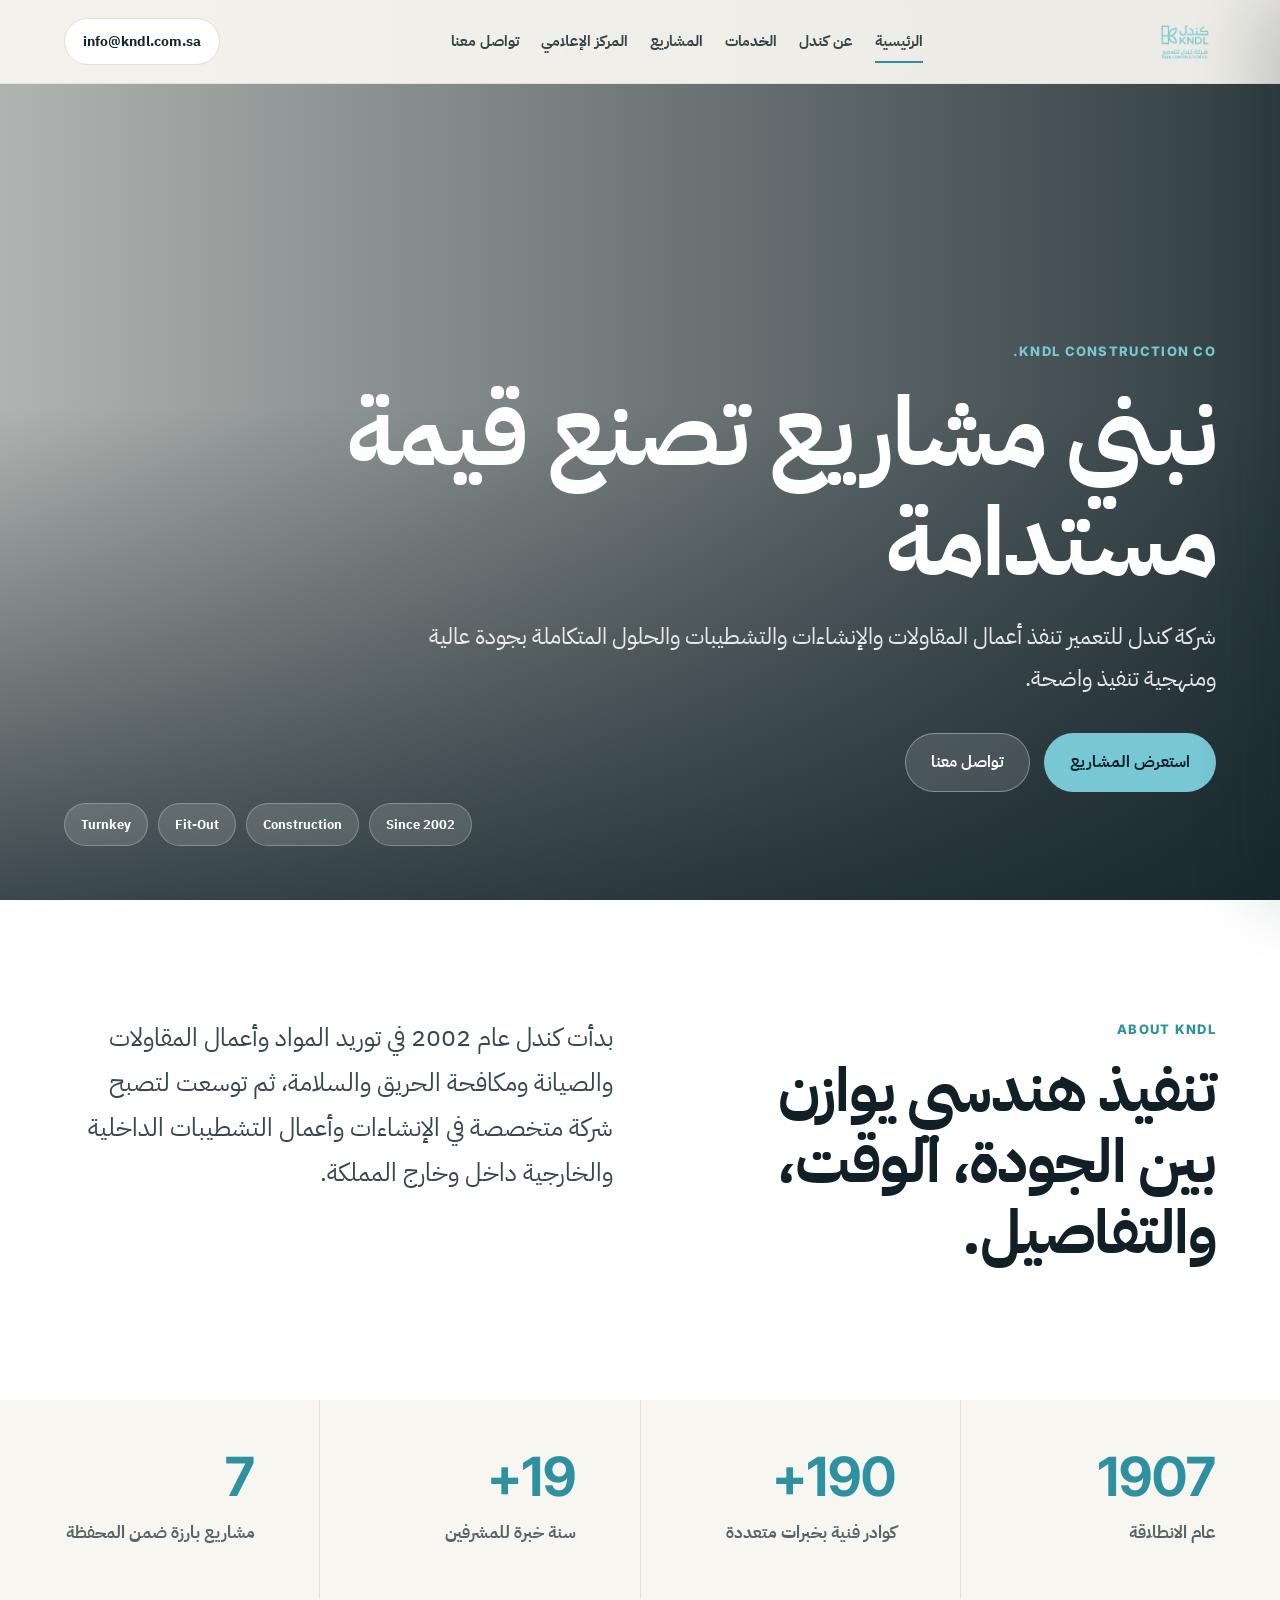
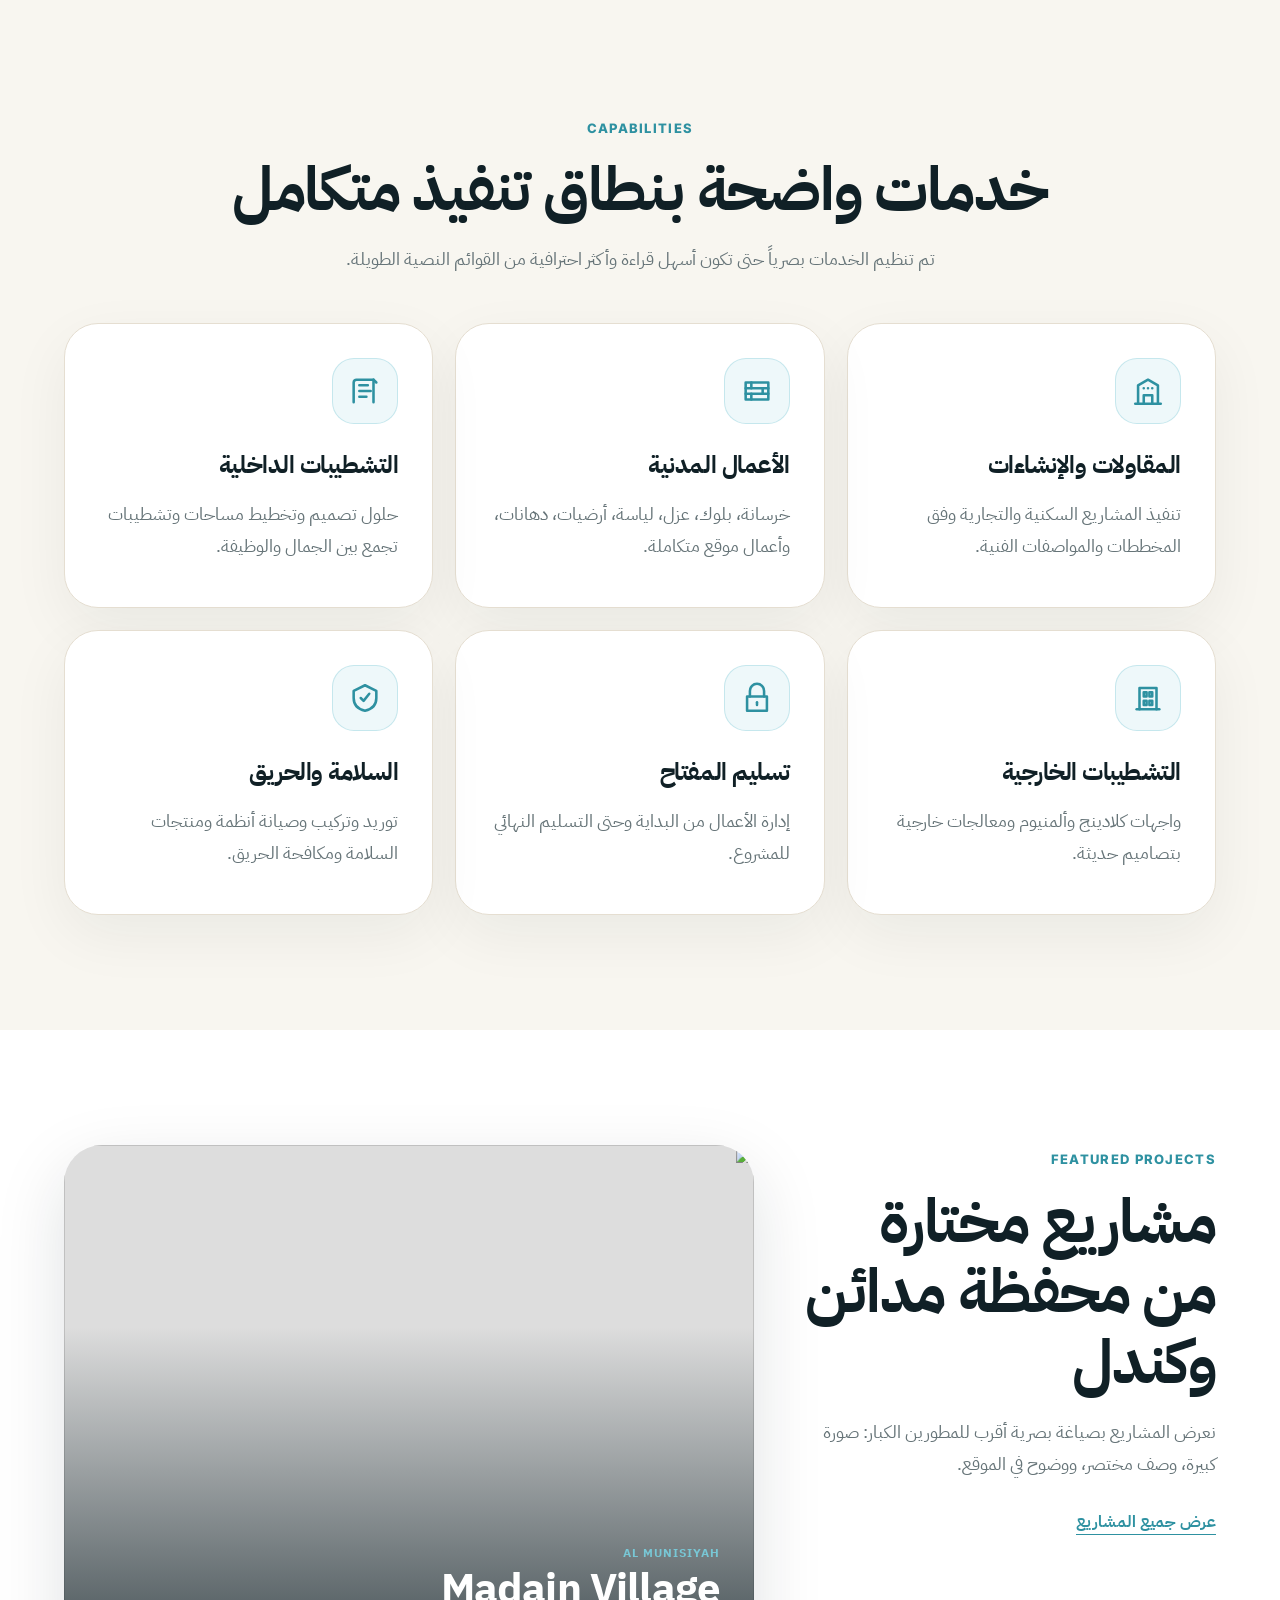
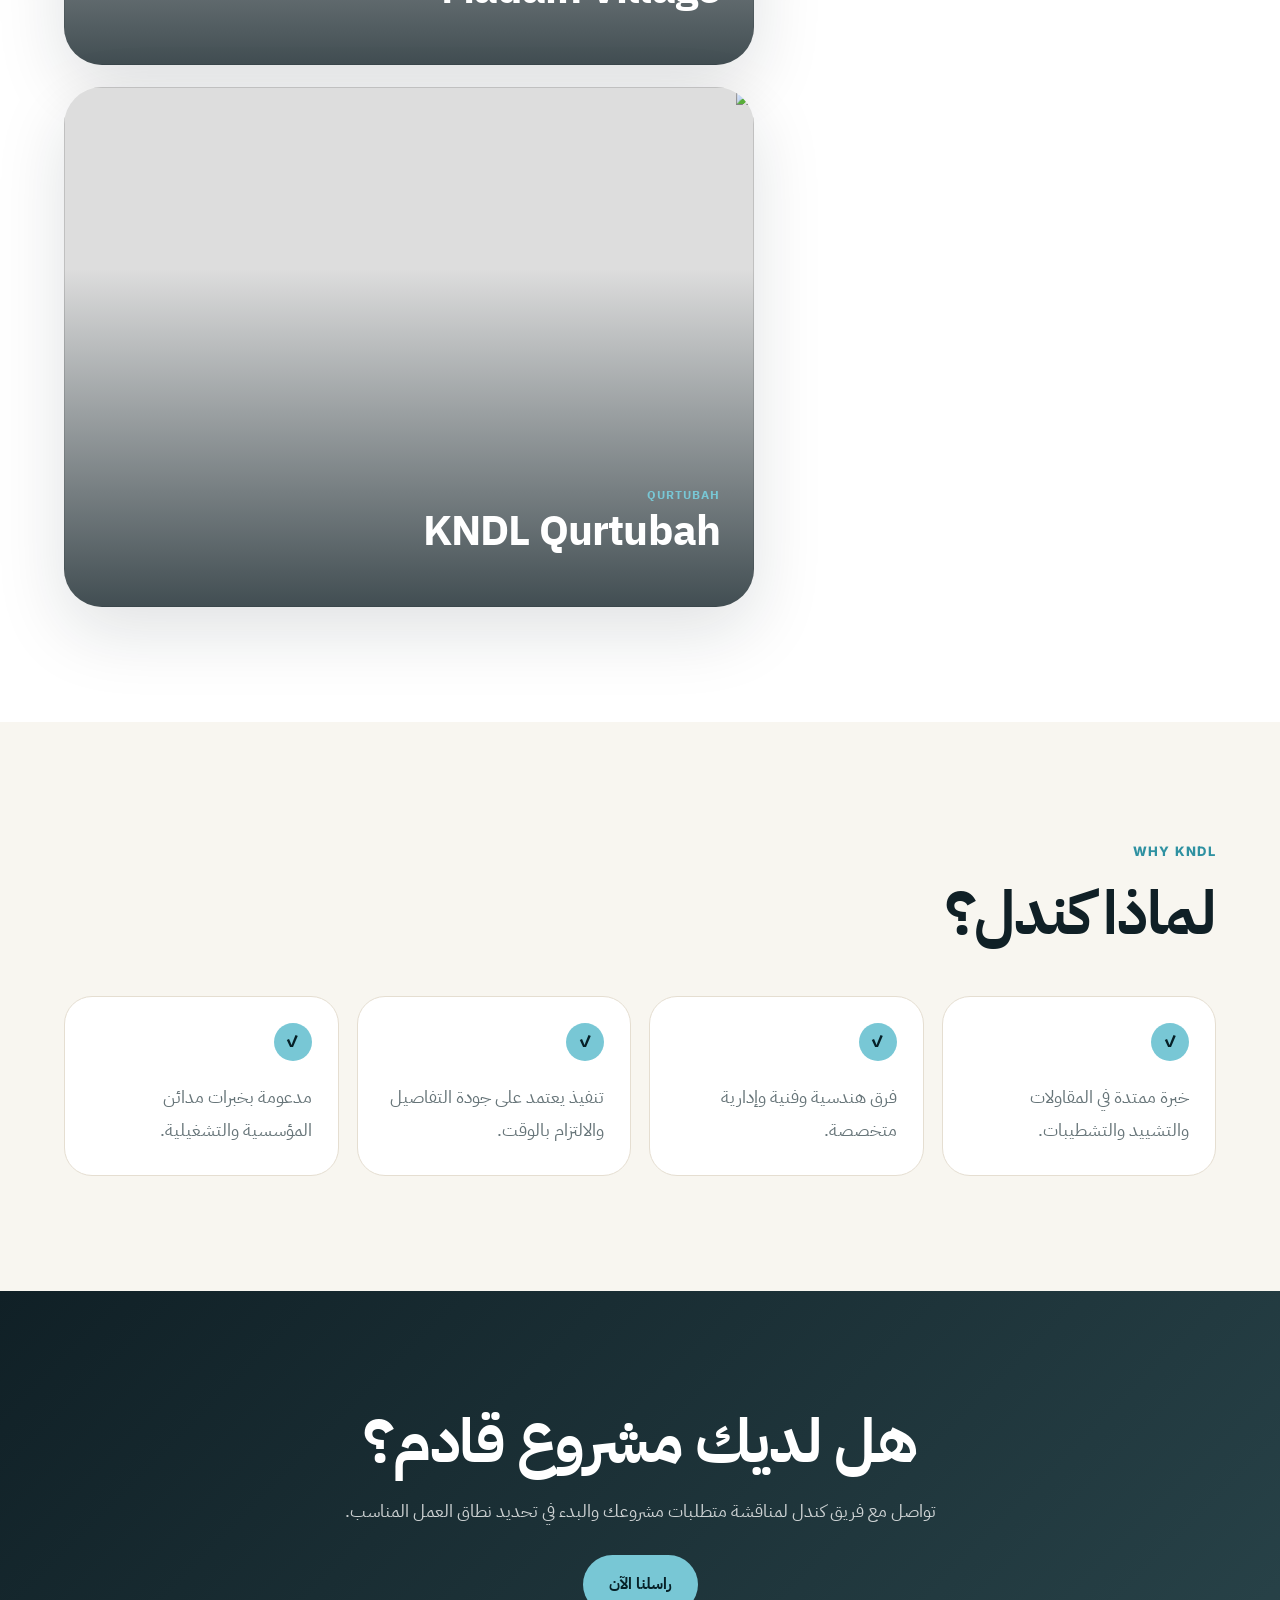
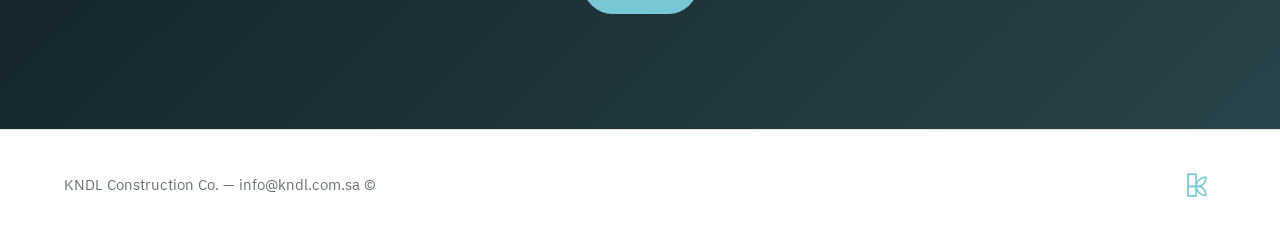
==== index.html @ 442d2dd1 "Replace video with Ken Burns animated background" ====
<!DOCTYPE html>
<html lang="ar" dir="rtl">
<head>
  <meta charset="UTF-8" />
  <meta name="viewport" content="width=device-width, initial-scale=1.0" />
  <title>KNDL Construction Co. | كندل للتعمير</title>
  <meta name="description" content="كندل للتعمير شركة سعودية متخصصة في أعمال المقاولات والإنشاءات والتشطيبات وتنفيذ المشاريع." />
  <link rel="preconnect" href="https://fonts.googleapis.com">
  <link rel="preconnect" href="https://fonts.gstatic.com" crossorigin>
  <link href="https://fonts.googleapis.com/css2?family=IBM+Plex+Sans+Arabic:wght@400;500;600;700;800&family=Inter:wght@400;500;600;700;800&display=swap" rel="stylesheet">
  <link rel="stylesheet" href="styles.css" />
</head>
<body>
  <header class="site-header">
    <a class="logo" href="index.html"><img src="KNDL_Website_Prototype/kndl_website_prototype/assets/kndl-logo.png" alt="KNDL Construction Co."></a>
    <nav class="nav">
      <a href="index.html" class="active">الرئيسية</a>
      <a href="about.html">عن كندل</a>
      <a href="services.html">الخدمات</a>
      <a href="projects.html">المشاريع</a>
      <a href="media.html">المركز الإعلامي</a>
      <a href="contact.html">تواصل معنا</a>
    </nav>
    <a class="header-cta" href="mailto:info@kndl.com.sa">info@kndl.com.sa</a>
    <button class="hamburger" aria-label="القائمة" aria-expanded="false">
      <span></span><span></span><span></span>
    </button>
  </header>
  <div class="mobile-overlay"></div>
  <nav class="mobile-nav">
    <a href="index.html" class="active">الرئيسية</a>
    <a href="about.html">عن كندل</a>
    <a href="services.html">الخدمات</a>
    <a href="projects.html">المشاريع</a>
    <a href="media.html">المركز الإعلامي</a>
    <a href="contact.html">تواصل معنا</a>
    <div class="mobile-nav-cta"><a href="mailto:info@kndl.com.sa">info@kndl.com.sa</a></div>
  </nav>

  <main>
    <section class="video-hero">
      <div class="hero-bg"></div>
      <div class="video-overlay"></div>
      <div class="hero-panel reveal">
        <span class="eyebrow light">KNDL CONSTRUCTION CO.</span>
        <h1>نبني مشاريع تصنع قيمة مستدامة</h1>
        <p>شركة كندل للتعمير تنفذ أعمال المقاولات والإنشاءات والتشطيبات والحلول المتكاملة بجودة عالية ومنهجية تنفيذ واضحة.</p>
        <div class="actions"><a class="btn primary" href="projects.html">استعرض المشاريع</a><a class="btn ghost" href="mailto:info@kndl.com.sa">تواصل معنا</a></div>
      </div>
      <div class="hero-badges">
        <span>Since 2002</span><span>Construction</span><span>Fit-Out</span><span>Turnkey</span>
      </div>
    </section>

    <section class="editorial section reveal">
      <div class="editorial-title"><span class="eyebrow">ABOUT KNDL</span><h2>تنفيذ هندسي يوازن بين الجودة، الوقت، والتفاصيل.</h2></div>
      <div class="editorial-text"><p>بدأت كندل عام 2002 في توريد المواد وأعمال المقاولات والصيانة ومكافحة الحريق والسلامة، ثم توسعت لتصبح شركة متخصصة في الإنشاءات وأعمال التشطيبات الداخلية والخارجية داخل وخارج المملكة.</p></div>
    </section>

    <section class="metrics reveal">
      <div><strong data-count="2002">2002</strong><small>عام الانطلاقة</small></div>
      <div><strong data-count="200+">200+</strong><small>كوادر فنية بخبرات متعددة</small></div>
      <div><strong data-count="20+">20+</strong><small>سنة خبرة للمشرفين</small></div>
      <div><strong data-count="7">7</strong><small>مشاريع بارزة ضمن المحفظة</small></div>
    </section>

    <section class="section reveal">
      <div class="section-head center"><span class="eyebrow">CAPABILITIES</span><h2>خدمات واضحة بنطاق تنفيذ متكامل</h2><p>تم تنظيم الخدمات بصرياً حتى تكون أسهل قراءة وأكثر احترافية من القوائم النصية الطويلة.</p></div>
      <div class="icon-grid">
        <article><div class="icon"><svg viewBox="0 0 24 24"><path d="M3 21h18"/><path d="M5 21V8l7-4 7 4v13"/><path d="M9 21v-6h6v6"/><path d="M9 10h.01M12 10h.01M15 10h.01"/></svg></div><h3>المقاولات والإنشاءات</h3><p>تنفيذ المشاريع السكنية والتجارية وفق المخططات والمواصفات الفنية.</p></article>
        <article><div class="icon"><svg viewBox="0 0 24 24"><path d="M4 6h16v12H4z"/><path d="M4 10h16M4 14h16"/><path d="M8 6v4M16 10v4M8 14v4"/></svg></div><h3>الأعمال المدنية</h3><p>خرسانة، بلوك، عزل، لياسة، أرضيات، دهانات، وأعمال موقع متكاملة.</p></article>
        <article><div class="icon"><svg viewBox="0 0 24 24"><path d="M4 20V6a2 2 0 0 1 2-2h12v16"/><path d="M8 8h6M8 12h8M8 16h5"/><path d="M18 4l2 2"/></svg></div><h3>التشطيبات الداخلية</h3><p>حلول تصميم وتخطيط مساحات وتشطيبات تجمع بين الجمال والوظيفة.</p></article>
        <article><div class="icon"><svg viewBox="0 0 24 24"><path d="M4 20h16"/><path d="M6 20V5h12v15"/><path d="M9 8h2v3H9zM13 8h2v3h-2zM9 14h2v3H9zM13 14h2v3h-2z"/></svg></div><h3>التشطيبات الخارجية</h3><p>واجهات كلادينج وألمنيوم ومعالجات خارجية بتصاميم حديثة.</p></article>
        <article><div class="icon"><svg viewBox="0 0 24 24"><path d="M7 11V7a5 5 0 0 1 10 0v4"/><path d="M5 11h14v10H5z"/><path d="M12 15v2"/></svg></div><h3>تسليم المفتاح</h3><p>إدارة الأعمال من البداية وحتى التسليم النهائي للمشروع.</p></article>
        <article><div class="icon"><svg viewBox="0 0 24 24"><path d="M12 3l8 4v5c0 5-3.5 8-8 9-4.5-1-8-4-8-9V7z"/><path d="M9 12l2 2 4-5"/></svg></div><h3>السلامة والحريق</h3><p>توريد وتركيب وصيانة أنظمة ومنتجات السلامة ومكافحة الحريق.</p></article>
      </div>
    </section>

    <section class="showcase reveal">
      <div class="showcase-copy"><span class="eyebrow">FEATURED PROJECTS</span><h2>مشاريع مختارة من محفظة مدائن وكندل</h2><p>نعرض المشاريع بصياغة بصرية أقرب للمطورين الكبار: صورة كبيرة، وصف مختصر، ووضوح في الموقع.</p><a class="text-link" href="projects.html">عرض جميع المشاريع</a></div>
      <div class="showcase-grid">
        <a href="projects.html#madain-village" class="wide-card"><img src="https://images.unsplash.com/photo-1600607687920-4e2a09cf159d?q=80&w=1500&auto=format&fit=crop"><div><span>Al Munisiyah</span><h3>Madain Village</h3></div></a>
        <a href="projects.html#kndl-qurtubah" class="wide-card"><img src="https://images.unsplash.com/photo-1486406146926-c627a92ad1ab?q=80&w=1500&auto=format&fit=crop"><div><span>Qurtubah</span><h3>KNDL Qurtubah</h3></div></a>
      </div>
    </section>

    <section class="why section reveal">
      <div class="section-head"><span class="eyebrow">WHY KNDL</span><h2>لماذا كندل؟</h2></div>
      <div class="check-grid">
        <div><span>✓</span><p>خبرة ممتدة في المقاولات والتشييد والتشطيبات.</p></div>
        <div><span>✓</span><p>فرق هندسية وفنية وإدارية متخصصة.</p></div>
        <div><span>✓</span><p>تنفيذ يعتمد على جودة التفاصيل والالتزام بالوقت.</p></div>
        <div><span>✓</span><p>مدعومة بخبرات مدائن المؤسسية والتشغيلية.</p></div>
      </div>
    </section>

    <section class="cta section reveal"><h2>هل لديك مشروع قادم؟</h2><p>تواصل مع فريق كندل لمناقشة متطلبات مشروعك والبدء في تحديد نطاق العمل المناسب.</p><a class="btn primary" href="mailto:info@kndl.com.sa">راسلنا الآن</a></section>
  </main>

  <footer class="site-footer"><img src="KNDL_Website_Prototype/kndl_website_prototype/assets/kndl-symbol.png" alt="KNDL Symbol"><p>© KNDL Construction Co. — <a href="mailto:info@kndl.com.sa">info@kndl.com.sa</a></p></footer>
  <script src="script.js"></script>
</body>
</html>
---- styles.css ----
:root{--bg:#f8f6f0;--paper:#fff;--text:#14252b;--muted:#667478;--line:#e5ded1;--blue:#78c7d5;--blue-dark:#2e91a1;--brown:#7b3218;--charcoal:#102026;--sand:#d9c8ad}*{box-sizing:border-box}html{scroll-behavior:smooth}body{margin:0;background:var(--bg);color:var(--text);font-family:'IBM Plex Sans Arabic','Inter',sans-serif;line-height:1.8}a{text-decoration:none;color:inherit}img{max-width:100%;display:block}.site-header{position:fixed;top:0;left:0;right:0;z-index:99;height:84px;padding:0 5vw;display:flex;align-items:center;justify-content:space-between;gap:24px;background:rgba(248,246,240,.94);backdrop-filter:blur(18px);border-bottom:1px solid rgba(229,222,209,.8)}.logo img{height:48px;width:auto}.nav{display:flex;gap:22px;font-size:15px;font-weight:700;color:#354449}.nav a{padding:28px 0;position:relative}.nav a:after{content:"";position:absolute;right:0;bottom:20px;width:0;height:2px;background:var(--blue-dark);transition:.25s}.nav a:hover:after,.nav a.active:after{width:100%}.header-cta{padding:10px 18px;border:1px solid var(--line);border-radius:999px;background:#fff;font-size:14px;font-weight:800}.video-hero{height:100vh;min-height:760px;position:relative;overflow:hidden;display:flex;align-items:flex-end}.hero-bg{position:absolute;inset:0;background-image:url('https://images.unsplash.com/photo-1486406146926-c627a92ad1ab?q=80&w=1800&auto=format&fit=crop');background-size:120%;background-position:center;animation:kenburns 18s ease-in-out infinite alternate}@keyframes kenburns{0%{background-size:120%;background-position:60% 40%}100%{background-size:135%;background-position:45% 55%}}.video-overlay{position:absolute;inset:0;background:linear-gradient(90deg,rgba(16,32,38,.25),rgba(16,32,38,.85)),linear-gradient(0deg,rgba(16,32,38,.75),rgba(16,32,38,.08) 55%)}.hero-panel{position:relative;z-index:2;width:min(940px,90vw);margin:0 5vw 12vh auto;color:#fff}.hero-badges{position:absolute;left:5vw;bottom:6vh;z-index:3;display:flex;gap:10px;flex-wrap:wrap}.hero-badges span{padding:9px 16px;border-radius:999px;background:rgba(255,255,255,.14);border:1px solid rgba(255,255,255,.25);color:#fff;font-size:13px;font-weight:800;backdrop-filter:blur(8px)}.eyebrow{display:inline-block;font-family:'Inter',sans-serif;font-size:13px;letter-spacing:.1em;text-transform:uppercase;font-weight:800;color:var(--blue-dark);margin-bottom:14px}.eyebrow.light{color:var(--blue)}h1,h2,h3{margin:0 0 18px;line-height:1.15;letter-spacing:-.02em}h1{font-size:clamp(48px,7.5vw,102px);max-width:920px;color:#fff}h2{font-size:clamp(30px,4.8vw,64px);color:var(--charcoal)}h3{font-size:24px;color:var(--charcoal)}p{font-size:18px;color:var(--muted);margin:0}.hero-panel p{font-size:23px;max-width:790px;color:rgba(255,255,255,.88)}.actions{display:flex;gap:14px;margin-top:34px;flex-wrap:wrap}.btn{display:inline-flex;align-items:center;justify-content:center;padding:14px 25px;border-radius:999px;font-weight:800;border:1px solid transparent;transition:.25s}.primary{background:var(--blue);color:#062027}.primary:hover{background:var(--blue-dark);color:#fff;transform:translateY(-2px)}.ghost{background:rgba(255,255,255,.13);border-color:rgba(255,255,255,.35);color:#fff}.ghost:hover{background:#fff;color:var(--charcoal)}.section{padding:115px 5vw}.editorial{display:grid;grid-template-columns:1fr 1.05fr;gap:80px;background:#fff}.editorial-title h2{max-width:720px}.editorial-text p{font-size:25px;color:#39464a}.metrics{display:grid;grid-template-columns:repeat(4,1fr);gap:1px;background:var(--line)}.metrics div{background:#f8f6f0;padding:50px 5vw 50px 34px}.metrics strong{font-family:'Inter',sans-serif;display:block;font-size:54px;line-height:1;color:var(--blue-dark);margin-bottom:14px}.metrics small{font-size:17px;color:#596468;font-weight:800}.section-head{max-width:880px;margin-bottom:48px}.section-head.center{text-align:center;margin-inline:auto}.section-head.center p{margin:auto}.section-head p{max-width:760px}.icon-grid{display:grid;grid-template-columns:repeat(3,1fr);gap:22px}.icon-grid article{background:#fff;border:1px solid var(--line);border-radius:34px;padding:34px;min-height:285px;box-shadow:0 20px 60px rgba(16,32,38,.06);transition:.25s}.icon-grid article:hover{transform:translateY(-6px);box-shadow:0 28px 90px rgba(16,32,38,.11)}.icon{width:66px;height:66px;border-radius:22px;background:#eef8fa;display:flex;align-items:center;justify-content:center;margin-bottom:28px;border:1px solid rgba(120,199,213,.35)}.icon svg{width:34px;height:34px;stroke:var(--blue-dark);stroke-width:1.8;fill:none;stroke-linecap:round;stroke-linejoin:round}.icon-grid article:hover .icon{background:var(--blue);border-color:var(--blue)}.icon-grid article:hover .icon svg{stroke:#fff}.showcase{padding:115px 5vw;background:#fff;display:grid;grid-template-columns:.75fr 1.25fr;gap:48px;align-items:start}.showcase-copy{position:sticky;top:120px}.showcase-copy p{margin-bottom:28px}.showcase-grid{display:grid;gap:22px}.wide-card{position:relative;min-height:520px;border-radius:38px;overflow:hidden;background:#ddd;display:flex;align-items:flex-end;box-shadow:0 24px 70px rgba(16,32,38,.13)}.wide-card img{position:absolute;inset:0;width:100%;height:100%;object-fit:cover;transition:.55s}.wide-card:after{content:"";position:absolute;inset:0;background:linear-gradient(0deg,rgba(16,32,38,.76),transparent 65%)}.wide-card div{position:relative;z-index:2;color:#fff;padding:34px}.wide-card span{display:block;color:var(--blue);font-weight:900;text-transform:uppercase;letter-spacing:.08em;font-size:12px}.wide-card h3{font-size:42px;color:#fff}.wide-card:hover img{transform:scale(1.06)}.text-link{color:var(--blue-dark);font-weight:900;border-bottom:1px solid currentColor}.check-grid{display:grid;grid-template-columns:repeat(4,1fr);gap:18px}.check-grid div{background:#fff;border:1px solid var(--line);border-radius:28px;padding:26px;min-height:180px}.check-grid span{width:38px;height:38px;border-radius:50%;background:var(--blue);display:flex;align-items:center;justify-content:center;font-weight:900;margin-bottom:20px;color:#062027}.cta{text-align:center;background:linear-gradient(135deg,#102026,#29444a);color:#fff}.cta h2{color:#fff}.cta p{color:rgba(255,255,255,.78);max-width:680px;margin:0 auto 28px}.site-footer{padding:34px 5vw;display:flex;align-items:center;justify-content:space-between;background:#fff;border-top:1px solid var(--line)}.site-footer img{height:42px}.site-footer p{font-size:15px}.page-hero{min-height:55vh;background:#fff;display:flex;align-items:flex-end;padding:150px 5vw 70px;border-bottom:1px solid var(--line)}.page-hero h1{color:var(--charcoal);font-size:clamp(44px,6vw,82px)}.page-hero p{max-width:790px;font-size:22px}.grid-2{display:grid;grid-template-columns:1fr 1fr;gap:28px}.feature-grid{display:grid;grid-template-columns:repeat(3,1fr);gap:20px}.feature-grid article,.content-card,.contact-box{background:#fff;border:1px solid var(--line);border-radius:30px;padding:34px;box-shadow:0 20px 60px rgba(16,32,38,.05)}.service-list{display:grid;grid-template-columns:repeat(3,1fr);gap:14px}.service-list a,.service-box{background:#fff;border:1px solid var(--line);padding:26px;border-radius:24px;font-size:22px;font-weight:800;color:var(--charcoal)}.project-list{display:grid;grid-template-columns:repeat(2,1fr);gap:24px}.project-card{position:relative;min-height:430px;border-radius:34px;overflow:hidden;background:#ddd;display:flex;align-items:flex-end;box-shadow:0 24px 70px rgba(16,32,38,.14)}.project-card img{position:absolute;inset:0;width:100%;height:100%;object-fit:cover}.project-card:after{content:"";position:absolute;inset:0;background:linear-gradient(0deg,rgba(16,32,38,.82),transparent 64%)}.project-card div{position:relative;z-index:2;padding:30px}.project-card span{display:block;color:var(--blue);font-weight:800;text-transform:uppercase;letter-spacing:.08em;font-size:12px}.project-card h3{color:#fff;font-size:30px}.project-card p{color:rgba(255,255,255,.86)}.form{display:grid;gap:14px}.form input,.form textarea{width:100%;padding:16px 18px;border:1px solid var(--line);border-radius:18px;background:#fff;font:inherit}.form textarea{min-height:150px}.contact-box a{color:var(--blue-dark);font-weight:800}.project-hero{padding:160px 5vw 70px;background:#f0eee8;min-height:60vh;display:flex;align-items:flex-end}.project-hero h1{color:var(--charcoal);font-size:clamp(52px,7vw,96px)}.project-hero p{max-width:760px;font-size:22px}.magazine-projects{padding:70px 5vw 115px;background:#e9e6df;display:grid;gap:42px}.mag-card{background:#fff;min-height:430px;box-shadow:0 22px 60px rgba(16,32,38,.16);display:grid;overflow:hidden}.mag-card.horizontal{grid-template-columns:.85fr 1.15fr}.mag-card.split{grid-template-columns:1.1fr .9fr}.mag-card.reverse{grid-template-columns:.9fr 1.1fr}.mag-text{padding:58px;position:relative;display:flex;flex-direction:column;justify-content:center}.mag-no{position:absolute;top:28px;left:34px;font-family:'Inter',sans-serif;font-size:52px;font-weight:900;color:#111;line-height:1;writing-mode:vertical-rl}.mag-text h2{font-size:clamp(34px,4.5vw,64px)}.mag-text p{max-width:560px}.mag-image{min-height:430px}.mag-image img{width:100%;height:100%;object-fit:cover;filter:saturate(.85)}.mag-grid{display:grid;grid-template-columns:repeat(2,1fr);gap:42px}.mini-mag{background:#fff;box-shadow:0 22px 60px rgba(16,32,38,.14);padding:28px;min-height:440px;position:relative}.mini-mag img{height:230px;width:100%;object-fit:cover;margin-bottom:26px;filter:saturate(.85)}.mini-mag span{position:absolute;top:242px;left:32px;font-family:'Inter',sans-serif;font-size:46px;font-weight:900;color:#111}.mini-mag h3{font-size:28px;margin-top:20px}.mini-mag p{max-width:460px}/* Project tags */
.project-tags{display:flex;flex-wrap:wrap;gap:8px;margin-top:20px}
.proj-tag{padding:6px 14px;border-radius:999px;background:#eef8fa;border:1px solid rgba(120,199,213,.4);font-size:13px;font-weight:700;color:var(--blue-dark)}
.mag-card .project-tags .proj-tag{background:rgba(255,255,255,.12);border-color:rgba(255,255,255,.25);color:rgba(255,255,255,.9)}
.mag-text .project-tags .proj-tag{background:#f0f7f9;border-color:rgba(120,199,213,.35);color:var(--blue-dark)}

.reveal{opacity:0;transform:translateY(24px);transition:opacity .7s ease,transform .7s ease}.reveal.visible{opacity:1;transform:none}/* Hamburger button */
.hamburger{display:none;flex-direction:column;justify-content:center;gap:5px;width:44px;height:44px;background:none;border:1px solid var(--line);border-radius:12px;cursor:pointer;padding:8px;transition:.2s}
.hamburger span{display:block;height:2px;background:var(--charcoal);border-radius:2px;transition:.3s}
.hamburger.open span:nth-child(1){transform:translateY(7px) rotate(45deg)}
.hamburger.open span:nth-child(2){opacity:0;transform:scaleX(0)}
.hamburger.open span:nth-child(3){transform:translateY(-7px) rotate(-45deg)}

/* Mobile nav overlay */
.mobile-overlay{position:fixed;inset:0;background:rgba(16,32,38,.55);z-index:197;opacity:0;pointer-events:none;transition:opacity .3s}
.mobile-overlay.open{opacity:1;pointer-events:all}
.mobile-nav{position:fixed;top:0;right:0;bottom:0;width:min(360px,88vw);background:#fff;z-index:198;padding:100px 32px 48px;display:flex;flex-direction:column;gap:4px;transform:translateX(100%);transition:transform .35s cubic-bezier(.4,0,.2,1);box-shadow:-24px 0 60px rgba(16,32,38,.18)}
.mobile-nav.open{transform:none}
.mobile-nav a{font-size:22px;font-weight:800;color:var(--charcoal);padding:14px 0;border-bottom:1px solid var(--line);transition:color .2s}
.mobile-nav a:hover,.mobile-nav a.active{color:var(--blue-dark)}
.mobile-nav-cta{margin-top:auto;padding-top:28px}
.mobile-nav-cta a{display:block;text-align:center;padding:16px;background:var(--blue);color:#062027;border-radius:999px;font-weight:800;font-size:16px}

/* Project filter tabs */
.filter-bar{display:flex;gap:10px;flex-wrap:wrap;margin-bottom:48px}
.filter-btn{padding:10px 24px;border-radius:999px;border:1px solid var(--line);background:#fff;font:inherit;font-size:15px;font-weight:700;color:var(--muted);cursor:pointer;transition:.2s}
.filter-btn:hover{border-color:var(--blue-dark);color:var(--blue-dark)}
.filter-btn.active{background:var(--charcoal);color:#fff;border-color:var(--charcoal)}

/* Project card transition */
[data-category]{transition:opacity .3s,transform .3s}

/* Counter highlight */
.metrics strong{transition:color .3s}

/* Smooth header shadow on scroll */
.site-header.scrolled{box-shadow:0 4px 24px rgba(16,32,38,.1)}

@media(max-width:980px){.nav{display:none}.header-cta{display:none}.hamburger{display:flex}.editorial,.icon-grid,.showcase,.check-grid,.metrics,.grid-2,.feature-grid,.service-list,.project-list,.mag-card.horizontal,.mag-card.split,.mag-card.reverse,.mag-grid{grid-template-columns:1fr}.showcase-copy{position:static}.section,.showcase{padding:78px 6vw}.site-footer{flex-direction:column;gap:14px;text-align:center}.wide-card{min-height:420px}.hero-badges{right:5vw;left:auto}.mag-text{padding:42px}.mag-no{position:static;writing-mode:horizontal-tb;margin-bottom:20px}.mini-mag span{position:static;display:block;margin-top:-10px}}@media(max-width:640px){.site-header{height:74px}.logo img{height:40px}h1{font-size:44px}.hero-panel p,.editorial-text p{font-size:19px}.metrics div{padding:34px 24px}.video-hero{min-height:700px}.wide-card h3{font-size:30px}.project-hero{padding-top:130px}.magazine-projects{padding:45px 4vw}.mag-card,.mini-mag{box-shadow:0 14px 34px rgba(16,32,38,.12)}}
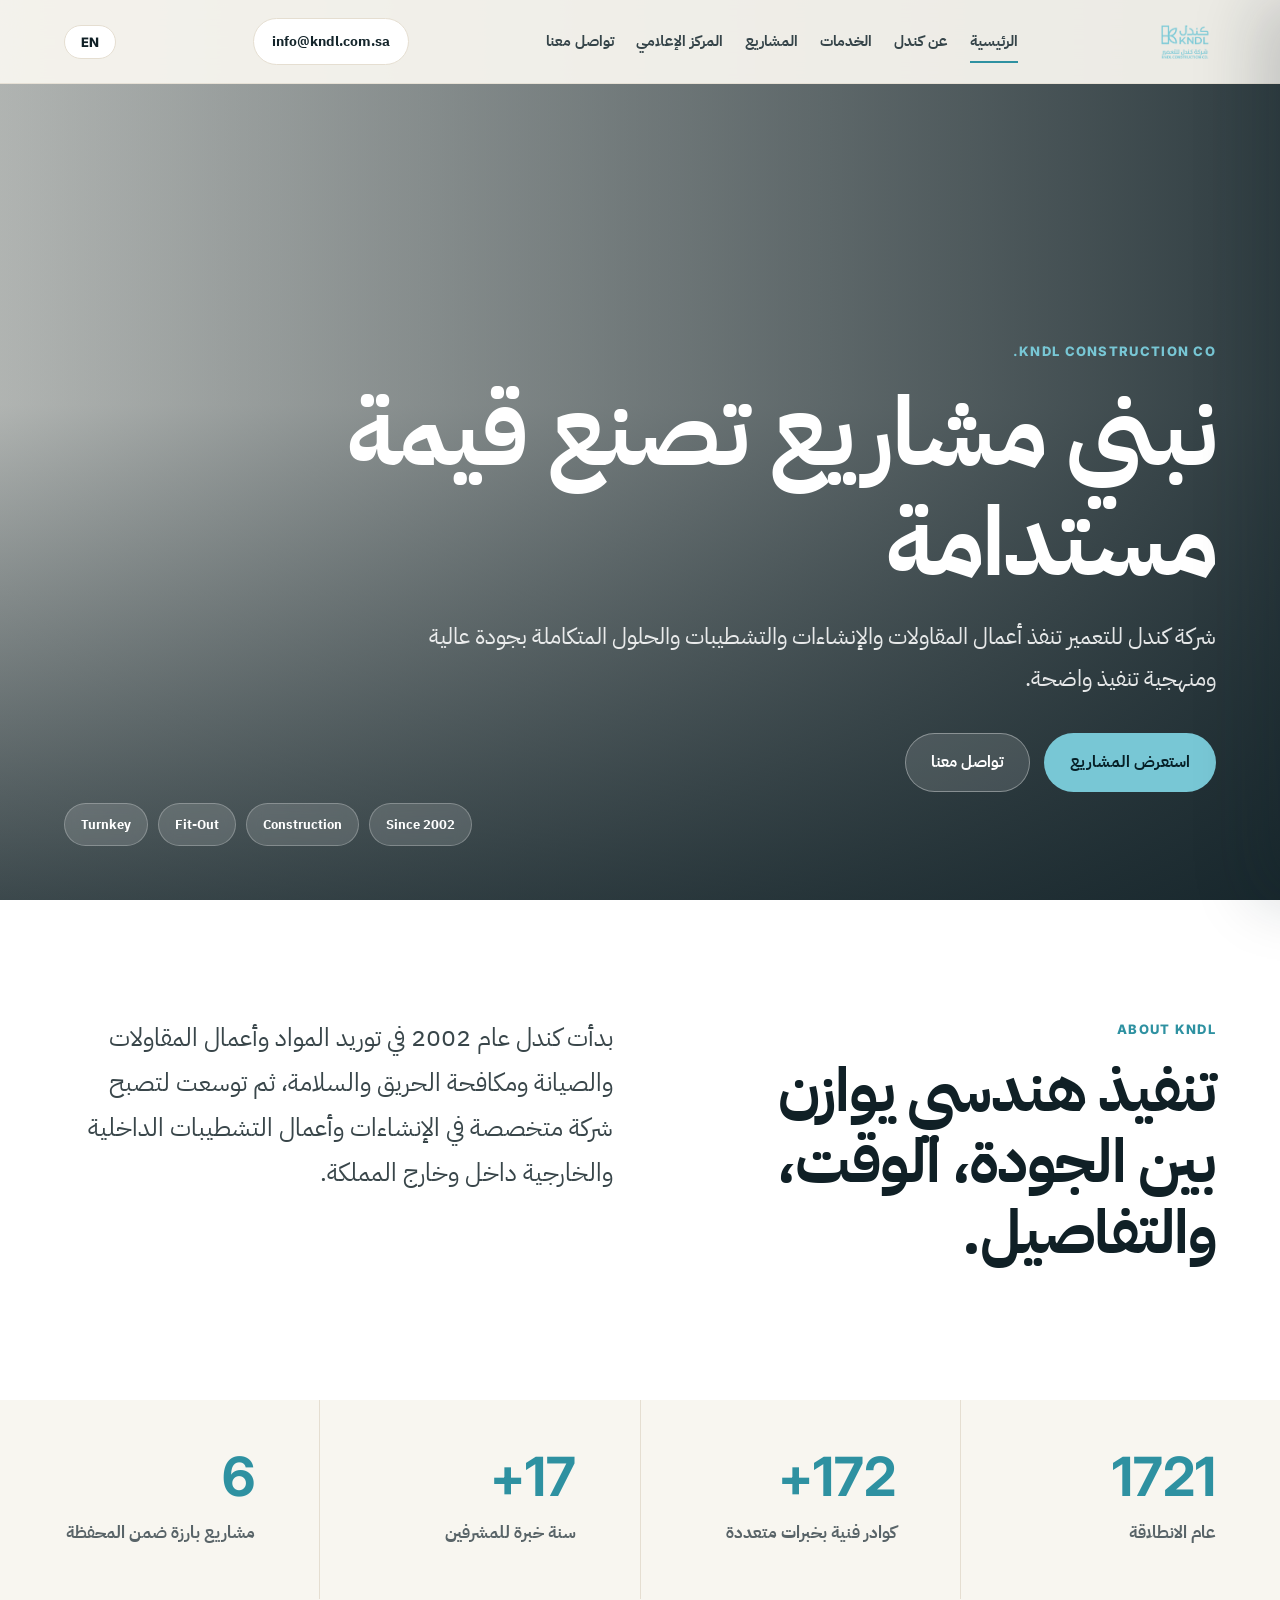
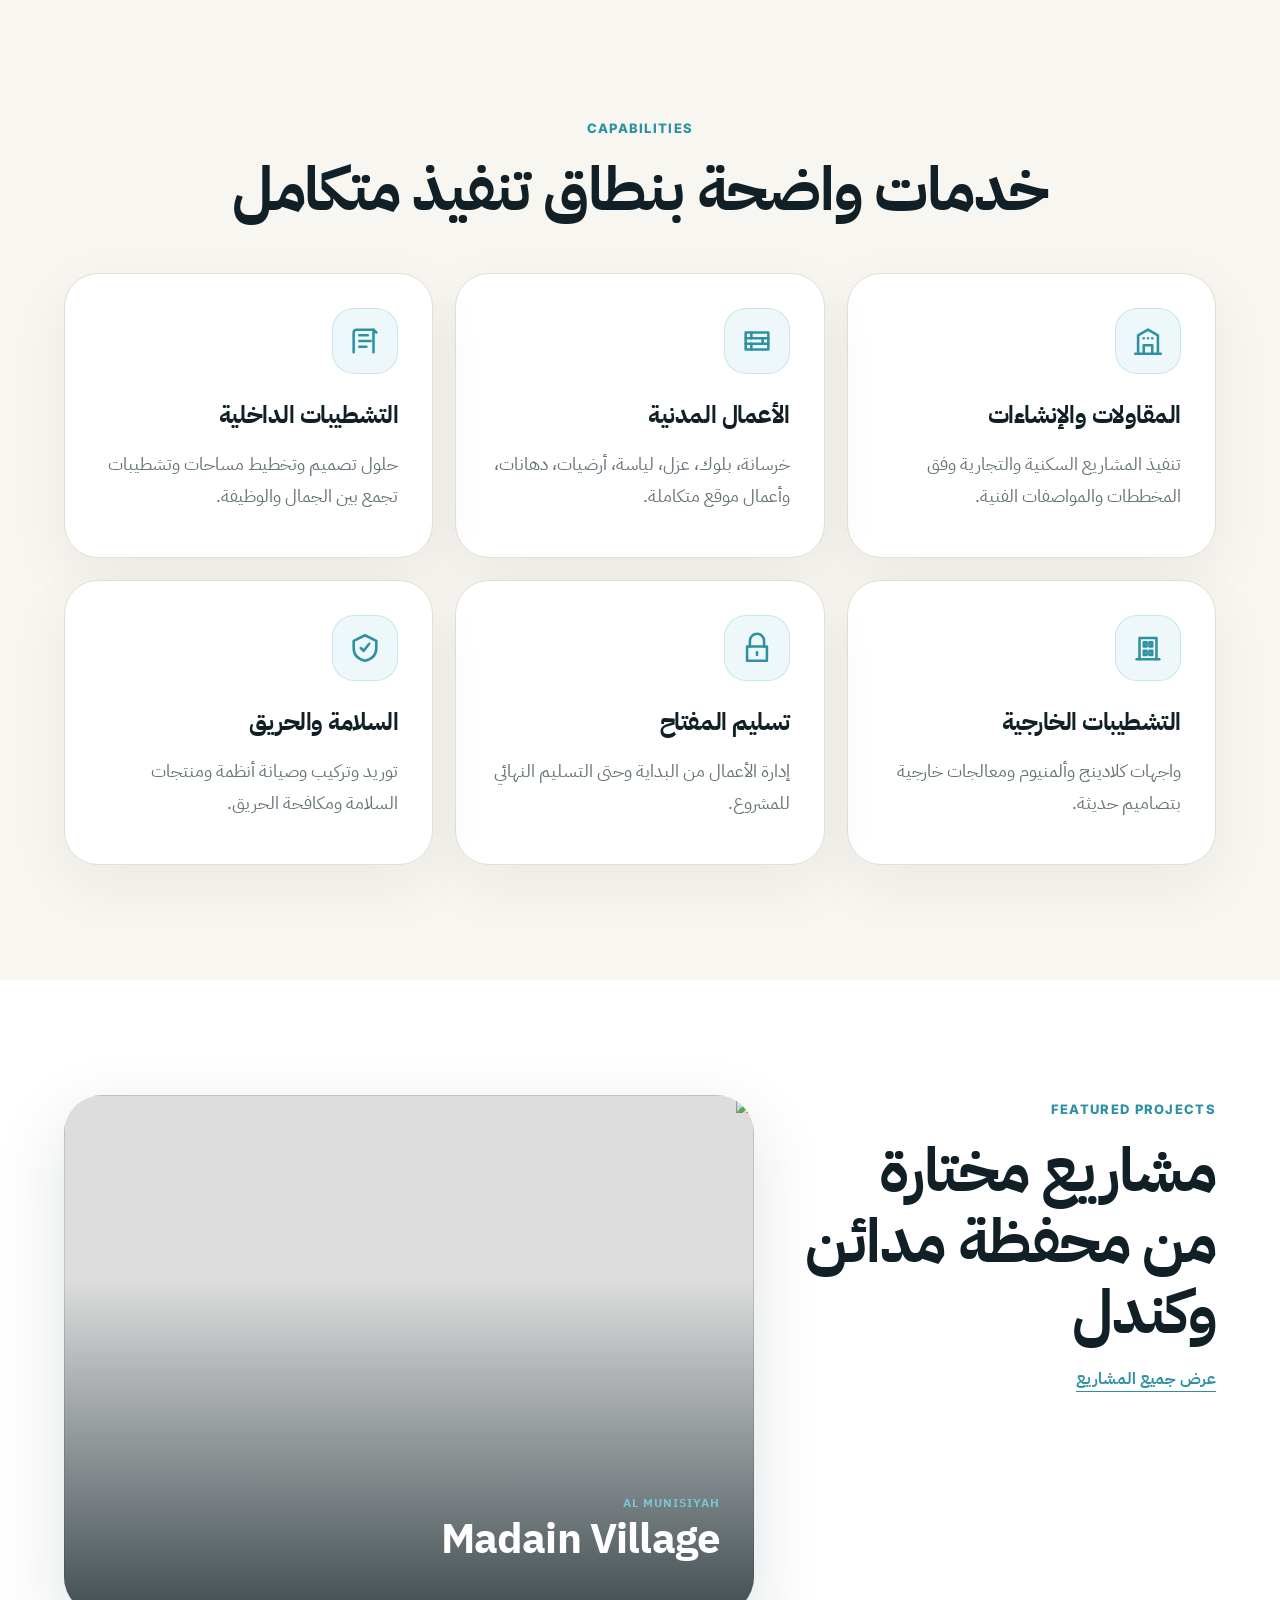
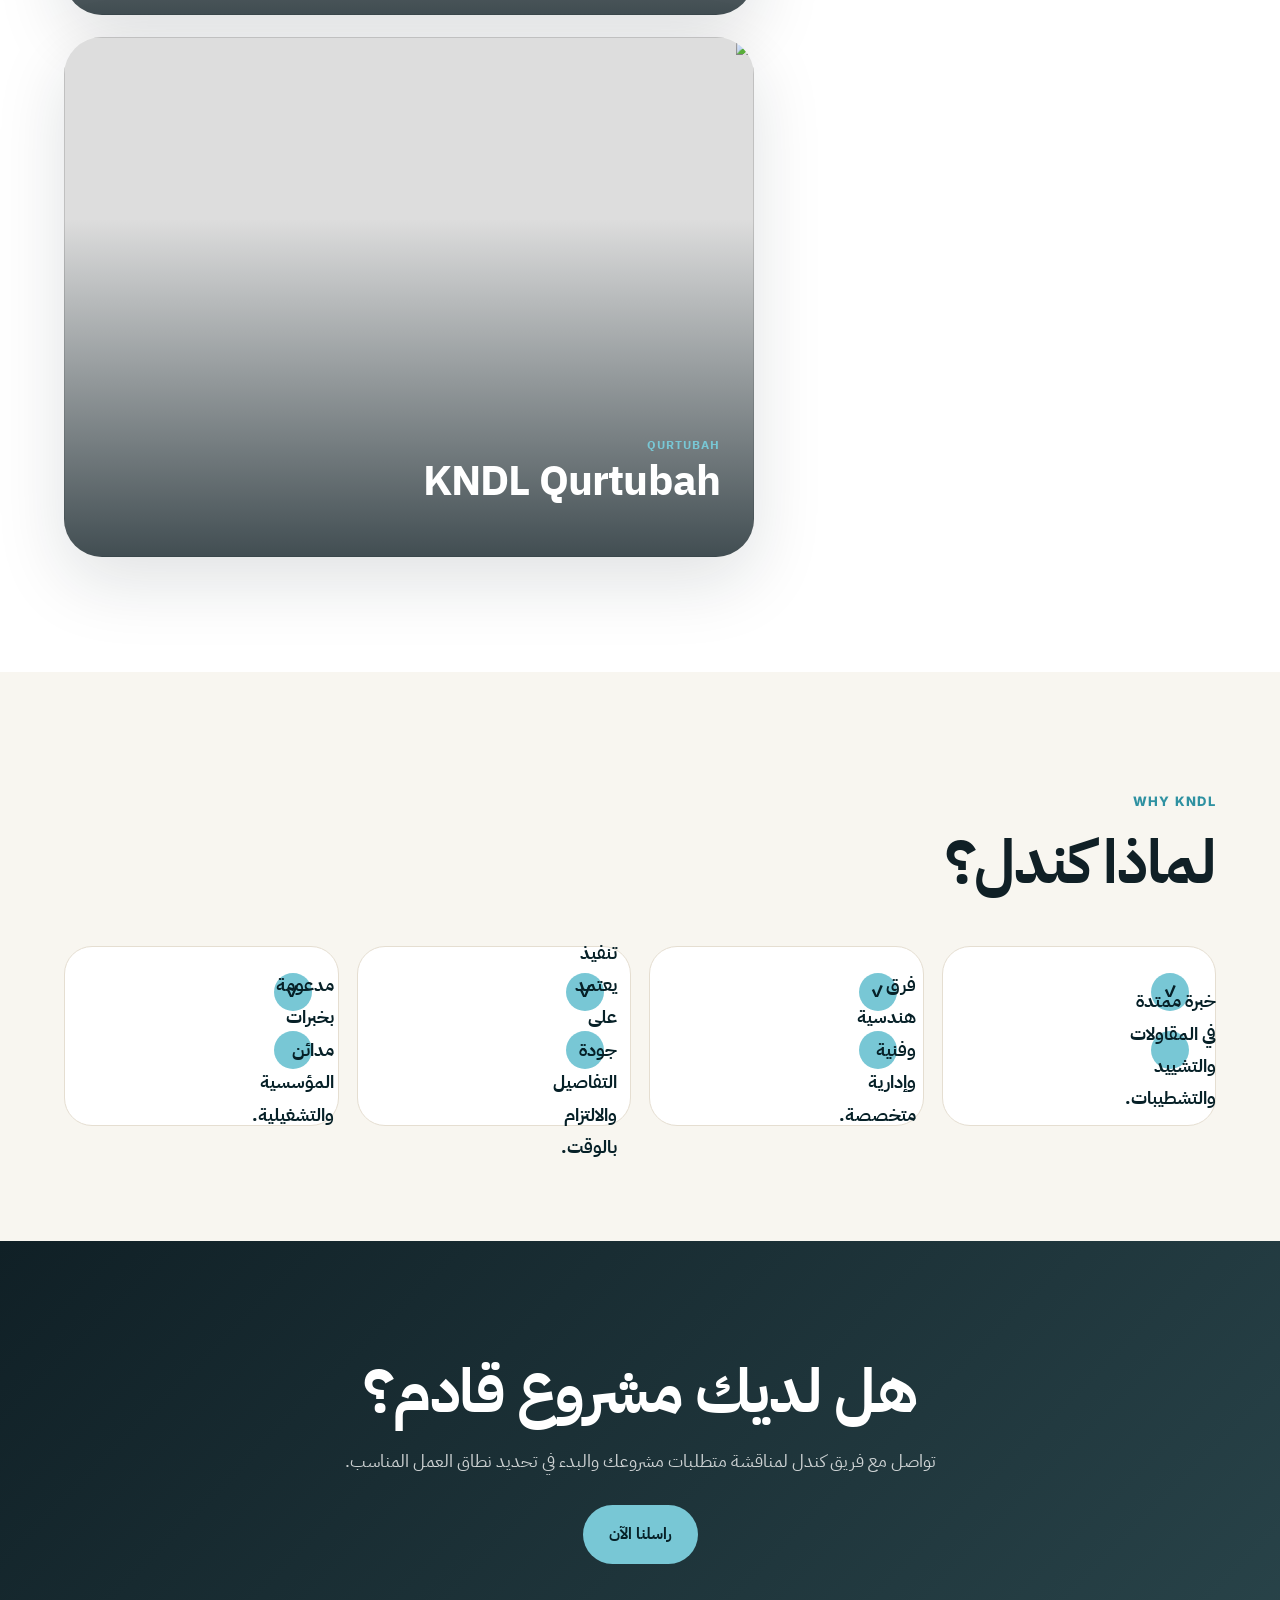
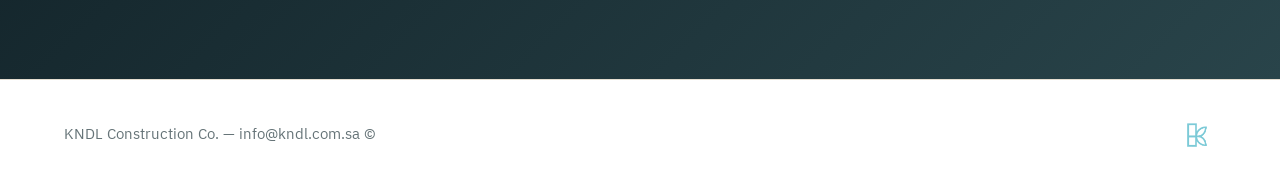
==== commit 53d2f393: "Add bilingual AR/EN support and remove placeholder texts" ====
--- a/index.html
+++ b/index.html
@@ -1,5 +1,5 @@
 <!DOCTYPE html>
-<html lang="ar" dir="rtl">
+<html lang="ar" dir="rtl" class="lang-ar">
 <head>
   <meta charset="UTF-8" />
   <meta name="viewport" content="width=device-width, initial-scale=1.0" />
@@ -14,26 +14,27 @@
   <header class="site-header">
     <a class="logo" href="index.html"><img src="KNDL_Website_Prototype/kndl_website_prototype/assets/kndl-logo.png" alt="KNDL Construction Co."></a>
     <nav class="nav">
-      <a href="index.html" class="active">الرئيسية</a>
-      <a href="about.html">عن كندل</a>
-      <a href="services.html">الخدمات</a>
-      <a href="projects.html">المشاريع</a>
-      <a href="media.html">المركز الإعلامي</a>
-      <a href="contact.html">تواصل معنا</a>
+      <a href="index.html" class="active"><span data-lang="ar">الرئيسية</span><span data-lang="en">Home</span></a>
+      <a href="about.html"><span data-lang="ar">عن كندل</span><span data-lang="en">About</span></a>
+      <a href="services.html"><span data-lang="ar">الخدمات</span><span data-lang="en">Services</span></a>
+      <a href="projects.html"><span data-lang="ar">المشاريع</span><span data-lang="en">Projects</span></a>
+      <a href="media.html"><span data-lang="ar">المركز الإعلامي</span><span data-lang="en">Media Center</span></a>
+      <a href="contact.html"><span data-lang="ar">تواصل معنا</span><span data-lang="en">Contact</span></a>
     </nav>
     <a class="header-cta" href="mailto:info@kndl.com.sa">info@kndl.com.sa</a>
+    <button class="lang-toggle" id="langToggle">EN</button>
     <button class="hamburger" aria-label="القائمة" aria-expanded="false">
       <span></span><span></span><span></span>
     </button>
   </header>
   <div class="mobile-overlay"></div>
   <nav class="mobile-nav">
-    <a href="index.html" class="active">الرئيسية</a>
-    <a href="about.html">عن كندل</a>
-    <a href="services.html">الخدمات</a>
-    <a href="projects.html">المشاريع</a>
-    <a href="media.html">المركز الإعلامي</a>
-    <a href="contact.html">تواصل معنا</a>
+    <a href="index.html" class="active"><span data-lang="ar">الرئيسية</span><span data-lang="en">Home</span></a>
+    <a href="about.html"><span data-lang="ar">عن كندل</span><span data-lang="en">About</span></a>
+    <a href="services.html"><span data-lang="ar">الخدمات</span><span data-lang="en">Services</span></a>
+    <a href="projects.html"><span data-lang="ar">المشاريع</span><span data-lang="en">Projects</span></a>
+    <a href="media.html"><span data-lang="ar">المركز الإعلامي</span><span data-lang="en">Media Center</span></a>
+    <a href="contact.html"><span data-lang="ar">تواصل معنا</span><span data-lang="en">Contact</span></a>
     <div class="mobile-nav-cta"><a href="mailto:info@kndl.com.sa">info@kndl.com.sa</a></div>
   </nav>
 
@@ -43,9 +44,9 @@
       <div class="video-overlay"></div>
       <div class="hero-panel reveal">
         <span class="eyebrow light">KNDL CONSTRUCTION CO.</span>
-        <h1>نبني مشاريع تصنع قيمة مستدامة</h1>
-        <p>شركة كندل للتعمير تنفذ أعمال المقاولات والإنشاءات والتشطيبات والحلول المتكاملة بجودة عالية ومنهجية تنفيذ واضحة.</p>
-        <div class="actions"><a class="btn primary" href="projects.html">استعرض المشاريع</a><a class="btn ghost" href="mailto:info@kndl.com.sa">تواصل معنا</a></div>
+        <h1><span data-lang="ar">نبني مشاريع تصنع قيمة مستدامة</span><span data-lang="en">We Build Projects That Create Lasting Value</span></h1>
+        <p><span data-lang="ar">شركة كندل للتعمير تنفذ أعمال المقاولات والإنشاءات والتشطيبات والحلول المتكاملة بجودة عالية ومنهجية تنفيذ واضحة.</span><span data-lang="en">KNDL Construction executes contracting, construction, fit-out and integrated solutions with the highest quality and clear methodology.</span></p>
+        <div class="actions"><a class="btn primary" href="projects.html"><span data-lang="ar">استعرض المشاريع</span><span data-lang="en">View Projects</span></a><a class="btn ghost" href="mailto:info@kndl.com.sa"><span data-lang="ar">تواصل معنا</span><span data-lang="en">Contact Us</span></a></div>
       </div>
       <div class="hero-badges">
         <span>Since 2002</span><span>Construction</span><span>Fit-Out</span><span>Turnkey</span>
@@ -53,31 +54,31 @@
     </section>
 
     <section class="editorial section reveal">
-      <div class="editorial-title"><span class="eyebrow">ABOUT KNDL</span><h2>تنفيذ هندسي يوازن بين الجودة، الوقت، والتفاصيل.</h2></div>
-      <div class="editorial-text"><p>بدأت كندل عام 2002 في توريد المواد وأعمال المقاولات والصيانة ومكافحة الحريق والسلامة، ثم توسعت لتصبح شركة متخصصة في الإنشاءات وأعمال التشطيبات الداخلية والخارجية داخل وخارج المملكة.</p></div>
+      <div class="editorial-title"><span class="eyebrow">ABOUT KNDL</span><h2><span data-lang="ar">تنفيذ هندسي يوازن بين الجودة، الوقت، والتفاصيل.</span><span data-lang="en">Engineering execution that balances quality, time, and detail.</span></h2></div>
+      <div class="editorial-text"><p><span data-lang="ar">بدأت كندل عام 2002 في توريد المواد وأعمال المقاولات والصيانة ومكافحة الحريق والسلامة، ثم توسعت لتصبح شركة متخصصة في الإنشاءات وأعمال التشطيبات الداخلية والخارجية داخل وخارج المملكة.</span><span data-lang="en">KNDL started in 2002 supplying materials, contracting, maintenance, fire protection, and safety services, then expanded to become a specialist in construction and interior/exterior fit-out works inside and outside the Kingdom.</span></p></div>
     </section>
 
     <section class="metrics reveal">
-      <div><strong data-count="2002">2002</strong><small>عام الانطلاقة</small></div>
-      <div><strong data-count="200+">200+</strong><small>كوادر فنية بخبرات متعددة</small></div>
-      <div><strong data-count="20+">20+</strong><small>سنة خبرة للمشرفين</small></div>
-      <div><strong data-count="7">7</strong><small>مشاريع بارزة ضمن المحفظة</small></div>
+      <div><strong data-count="2002">2002</strong><small><span data-lang="ar">عام الانطلاقة</span><span data-lang="en">Founded</span></small></div>
+      <div><strong data-count="200+">200+</strong><small><span data-lang="ar">كوادر فنية بخبرات متعددة</span><span data-lang="en">Technical Staff</span></small></div>
+      <div><strong data-count="20+">20+</strong><small><span data-lang="ar">سنة خبرة للمشرفين</span><span data-lang="en">Years of Supervisory Experience</span></small></div>
+      <div><strong data-count="7">7</strong><small><span data-lang="ar">مشاريع بارزة ضمن المحفظة</span><span data-lang="en">Notable Projects</span></small></div>
     </section>
 
     <section class="section reveal">
-      <div class="section-head center"><span class="eyebrow">CAPABILITIES</span><h2>خدمات واضحة بنطاق تنفيذ متكامل</h2><p>تم تنظيم الخدمات بصرياً حتى تكون أسهل قراءة وأكثر احترافية من القوائم النصية الطويلة.</p></div>
+      <div class="section-head center"><span class="eyebrow">CAPABILITIES</span><h2><span data-lang="ar">خدمات واضحة بنطاق تنفيذ متكامل</span><span data-lang="en">Clear Services with Integrated Scope</span></h2></div>
       <div class="icon-grid">
-        <article><div class="icon"><svg viewBox="0 0 24 24"><path d="M3 21h18"/><path d="M5 21V8l7-4 7 4v13"/><path d="M9 21v-6h6v6"/><path d="M9 10h.01M12 10h.01M15 10h.01"/></svg></div><h3>المقاولات والإنشاءات</h3><p>تنفيذ المشاريع السكنية والتجارية وفق المخططات والمواصفات الفنية.</p></article>
-        <article><div class="icon"><svg viewBox="0 0 24 24"><path d="M4 6h16v12H4z"/><path d="M4 10h16M4 14h16"/><path d="M8 6v4M16 10v4M8 14v4"/></svg></div><h3>الأعمال المدنية</h3><p>خرسانة، بلوك، عزل، لياسة، أرضيات، دهانات، وأعمال موقع متكاملة.</p></article>
-        <article><div class="icon"><svg viewBox="0 0 24 24"><path d="M4 20V6a2 2 0 0 1 2-2h12v16"/><path d="M8 8h6M8 12h8M8 16h5"/><path d="M18 4l2 2"/></svg></div><h3>التشطيبات الداخلية</h3><p>حلول تصميم وتخطيط مساحات وتشطيبات تجمع بين الجمال والوظيفة.</p></article>
-        <article><div class="icon"><svg viewBox="0 0 24 24"><path d="M4 20h16"/><path d="M6 20V5h12v15"/><path d="M9 8h2v3H9zM13 8h2v3h-2zM9 14h2v3H9zM13 14h2v3h-2z"/></svg></div><h3>التشطيبات الخارجية</h3><p>واجهات كلادينج وألمنيوم ومعالجات خارجية بتصاميم حديثة.</p></article>
-        <article><div class="icon"><svg viewBox="0 0 24 24"><path d="M7 11V7a5 5 0 0 1 10 0v4"/><path d="M5 11h14v10H5z"/><path d="M12 15v2"/></svg></div><h3>تسليم المفتاح</h3><p>إدارة الأعمال من البداية وحتى التسليم النهائي للمشروع.</p></article>
-        <article><div class="icon"><svg viewBox="0 0 24 24"><path d="M12 3l8 4v5c0 5-3.5 8-8 9-4.5-1-8-4-8-9V7z"/><path d="M9 12l2 2 4-5"/></svg></div><h3>السلامة والحريق</h3><p>توريد وتركيب وصيانة أنظمة ومنتجات السلامة ومكافحة الحريق.</p></article>
+        <article><div class="icon"><svg viewBox="0 0 24 24"><path d="M3 21h18"/><path d="M5 21V8l7-4 7 4v13"/><path d="M9 21v-6h6v6"/><path d="M9 10h.01M12 10h.01M15 10h.01"/></svg></div><h3><span data-lang="ar">المقاولات والإنشاءات</span><span data-lang="en">Contracting & Construction</span></h3><p><span data-lang="ar">تنفيذ المشاريع السكنية والتجارية وفق المخططات والمواصفات الفنية.</span><span data-lang="en">Executing residential and commercial projects according to technical plans and specifications.</span></p></article>
+        <article><div class="icon"><svg viewBox="0 0 24 24"><path d="M4 6h16v12H4z"/><path d="M4 10h16M4 14h16"/><path d="M8 6v4M16 10v4M8 14v4"/></svg></div><h3><span data-lang="ar">الأعمال المدنية</span><span data-lang="en">Civil Works</span></h3><p><span data-lang="ar">خرسانة، بلوك، عزل، لياسة، أرضيات، دهانات، وأعمال موقع متكاملة.</span><span data-lang="en">Concrete, block, insulation, plastering, flooring, painting, and integrated site works.</span></p></article>
+        <article><div class="icon"><svg viewBox="0 0 24 24"><path d="M4 20V6a2 2 0 0 1 2-2h12v16"/><path d="M8 8h6M8 12h8M8 16h5"/><path d="M18 4l2 2"/></svg></div><h3><span data-lang="ar">التشطيبات الداخلية</span><span data-lang="en">Interior Fit-Out</span></h3><p><span data-lang="ar">حلول تصميم وتخطيط مساحات وتشطيبات تجمع بين الجمال والوظيفة.</span><span data-lang="en">Design solutions, space planning, and fit-out works combining aesthetics and functionality.</span></p></article>
+        <article><div class="icon"><svg viewBox="0 0 24 24"><path d="M4 20h16"/><path d="M6 20V5h12v15"/><path d="M9 8h2v3H9zM13 8h2v3h-2zM9 14h2v3H9zM13 14h2v3h-2z"/></svg></div><h3><span data-lang="ar">التشطيبات الخارجية</span><span data-lang="en">Exterior Fit-Out</span></h3><p><span data-lang="ar">واجهات كلادينج وألمنيوم ومعالجات خارجية بتصاميم حديثة.</span><span data-lang="en">Cladding, aluminum facades, and exterior treatments with modern designs.</span></p></article>
+        <article><div class="icon"><svg viewBox="0 0 24 24"><path d="M7 11V7a5 5 0 0 1 10 0v4"/><path d="M5 11h14v10H5z"/><path d="M12 15v2"/></svg></div><h3><span data-lang="ar">تسليم المفتاح</span><span data-lang="en">Turnkey Delivery</span></h3><p><span data-lang="ar">إدارة الأعمال من البداية وحتى التسليم النهائي للمشروع.</span><span data-lang="en">Managing all works from inception to final project handover.</span></p></article>
+        <article><div class="icon"><svg viewBox="0 0 24 24"><path d="M12 3l8 4v5c0 5-3.5 8-8 9-4.5-1-8-4-8-9V7z"/><path d="M9 12l2 2 4-5"/></svg></div><h3><span data-lang="ar">السلامة والحريق</span><span data-lang="en">Safety & Fire Systems</span></h3><p><span data-lang="ar">توريد وتركيب وصيانة أنظمة ومنتجات السلامة ومكافحة الحريق.</span><span data-lang="en">Supply, installation, and maintenance of safety systems and fire protection products.</span></p></article>
       </div>
     </section>
 
     <section class="showcase reveal">
-      <div class="showcase-copy"><span class="eyebrow">FEATURED PROJECTS</span><h2>مشاريع مختارة من محفظة مدائن وكندل</h2><p>نعرض المشاريع بصياغة بصرية أقرب للمطورين الكبار: صورة كبيرة، وصف مختصر، ووضوح في الموقع.</p><a class="text-link" href="projects.html">عرض جميع المشاريع</a></div>
+      <div class="showcase-copy"><span class="eyebrow">FEATURED PROJECTS</span><h2><span data-lang="ar">مشاريع مختارة من محفظة مدائن وكندل</span><span data-lang="en">Selected Projects from Madain &amp; KNDL Portfolio</span></h2><a class="text-link" href="projects.html"><span data-lang="ar">عرض جميع المشاريع</span><span data-lang="en">View All Projects</span></a></div>
       <div class="showcase-grid">
         <a href="projects.html#madain-village" class="wide-card"><img src="https://images.unsplash.com/photo-1600607687920-4e2a09cf159d?q=80&w=1500&auto=format&fit=crop"><div><span>Al Munisiyah</span><h3>Madain Village</h3></div></a>
         <a href="projects.html#kndl-qurtubah" class="wide-card"><img src="https://images.unsplash.com/photo-1486406146926-c627a92ad1ab?q=80&w=1500&auto=format&fit=crop"><div><span>Qurtubah</span><h3>KNDL Qurtubah</h3></div></a>
@@ -85,19 +86,19 @@
     </section>
 
     <section class="why section reveal">
-      <div class="section-head"><span class="eyebrow">WHY KNDL</span><h2>لماذا كندل؟</h2></div>
+      <div class="section-head"><span class="eyebrow">WHY KNDL</span><h2><span data-lang="ar">لماذا كندل؟</span><span data-lang="en">Why KNDL?</span></h2></div>
       <div class="check-grid">
-        <div><span>✓</span><p>خبرة ممتدة في المقاولات والتشييد والتشطيبات.</p></div>
-        <div><span>✓</span><p>فرق هندسية وفنية وإدارية متخصصة.</p></div>
-        <div><span>✓</span><p>تنفيذ يعتمد على جودة التفاصيل والالتزام بالوقت.</p></div>
-        <div><span>✓</span><p>مدعومة بخبرات مدائن المؤسسية والتشغيلية.</p></div>
+        <div><span>✓</span><p><span data-lang="ar">خبرة ممتدة في المقاولات والتشييد والتشطيبات.</span><span data-lang="en">Extensive experience in contracting, construction, and fit-out.</span></p></div>
+        <div><span>✓</span><p><span data-lang="ar">فرق هندسية وفنية وإدارية متخصصة.</span><span data-lang="en">Specialized engineering, technical, and management teams.</span></p></div>
+        <div><span>✓</span><p><span data-lang="ar">تنفيذ يعتمد على جودة التفاصيل والالتزام بالوقت.</span><span data-lang="en">Execution focused on quality of detail and on-time delivery.</span></p></div>
+        <div><span>✓</span><p><span data-lang="ar">مدعومة بخبرات مدائن المؤسسية والتشغيلية.</span><span data-lang="en">Backed by Madain's institutional and operational expertise.</span></p></div>
       </div>
     </section>
 
-    <section class="cta section reveal"><h2>هل لديك مشروع قادم؟</h2><p>تواصل مع فريق كندل لمناقشة متطلبات مشروعك والبدء في تحديد نطاق العمل المناسب.</p><a class="btn primary" href="mailto:info@kndl.com.sa">راسلنا الآن</a></section>
+    <section class="cta section reveal"><h2><span data-lang="ar">هل لديك مشروع قادم؟</span><span data-lang="en">Have an Upcoming Project?</span></h2><p><span data-lang="ar">تواصل مع فريق كندل لمناقشة متطلبات مشروعك والبدء في تحديد نطاق العمل المناسب.</span><span data-lang="en">Contact the KNDL team to discuss your project requirements and define the right scope of work.</span></p><a class="btn primary" href="mailto:info@kndl.com.sa"><span data-lang="ar">راسلنا الآن</span><span data-lang="en">Contact Us Now</span></a></section>
   </main>
 
   <footer class="site-footer"><img src="KNDL_Website_Prototype/kndl_website_prototype/assets/kndl-symbol.png" alt="KNDL Symbol"><p>© KNDL Construction Co. — <a href="mailto:info@kndl.com.sa">info@kndl.com.sa</a></p></footer>
   <script src="script.js"></script>
 </body>
-</html>+</html>
--- a/styles.css
+++ b/styles.css
@@ -1,4 +1,4 @@
-:root{--bg:#f8f6f0;--paper:#fff;--text:#14252b;--muted:#667478;--line:#e5ded1;--blue:#78c7d5;--blue-dark:#2e91a1;--brown:#7b3218;--charcoal:#102026;--sand:#d9c8ad}*{box-sizing:border-box}html{scroll-behavior:smooth}body{margin:0;background:var(--bg);color:var(--text);font-family:'IBM Plex Sans Arabic','Inter',sans-serif;line-height:1.8}a{text-decoration:none;color:inherit}img{max-width:100%;display:block}.site-header{position:fixed;top:0;left:0;right:0;z-index:99;height:84px;padding:0 5vw;display:flex;align-items:center;justify-content:space-between;gap:24px;background:rgba(248,246,240,.94);backdrop-filter:blur(18px);border-bottom:1px solid rgba(229,222,209,.8)}.logo img{height:48px;width:auto}.nav{display:flex;gap:22px;font-size:15px;font-weight:700;color:#354449}.nav a{padding:28px 0;position:relative}.nav a:after{content:"";position:absolute;right:0;bottom:20px;width:0;height:2px;background:var(--blue-dark);transition:.25s}.nav a:hover:after,.nav a.active:after{width:100%}.header-cta{padding:10px 18px;border:1px solid var(--line);border-radius:999px;background:#fff;font-size:14px;font-weight:800}.video-hero{height:100vh;min-height:760px;position:relative;overflow:hidden;display:flex;align-items:flex-end}.hero-bg{position:absolute;inset:0;background-image:url('https://images.unsplash.com/photo-1486406146926-c627a92ad1ab?q=80&w=1800&auto=format&fit=crop');background-size:120%;background-position:center;animation:kenburns 18s ease-in-out infinite alternate}@keyframes kenburns{0%{background-size:120%;background-position:60% 40%}100%{background-size:135%;background-position:45% 55%}}.video-overlay{position:absolute;inset:0;background:linear-gradient(90deg,rgba(16,32,38,.25),rgba(16,32,38,.85)),linear-gradient(0deg,rgba(16,32,38,.75),rgba(16,32,38,.08) 55%)}.hero-panel{position:relative;z-index:2;width:min(940px,90vw);margin:0 5vw 12vh auto;color:#fff}.hero-badges{position:absolute;left:5vw;bottom:6vh;z-index:3;display:flex;gap:10px;flex-wrap:wrap}.hero-badges span{padding:9px 16px;border-radius:999px;background:rgba(255,255,255,.14);border:1px solid rgba(255,255,255,.25);color:#fff;font-size:13px;font-weight:800;backdrop-filter:blur(8px)}.eyebrow{display:inline-block;font-family:'Inter',sans-serif;font-size:13px;letter-spacing:.1em;text-transform:uppercase;font-weight:800;color:var(--blue-dark);margin-bottom:14px}.eyebrow.light{color:var(--blue)}h1,h2,h3{margin:0 0 18px;line-height:1.15;letter-spacing:-.02em}h1{font-size:clamp(48px,7.5vw,102px);max-width:920px;color:#fff}h2{font-size:clamp(30px,4.8vw,64px);color:var(--charcoal)}h3{font-size:24px;color:var(--charcoal)}p{font-size:18px;color:var(--muted);margin:0}.hero-panel p{font-size:23px;max-width:790px;color:rgba(255,255,255,.88)}.actions{display:flex;gap:14px;margin-top:34px;flex-wrap:wrap}.btn{display:inline-flex;align-items:center;justify-content:center;padding:14px 25px;border-radius:999px;font-weight:800;border:1px solid transparent;transition:.25s}.primary{background:var(--blue);color:#062027}.primary:hover{background:var(--blue-dark);color:#fff;transform:translateY(-2px)}.ghost{background:rgba(255,255,255,.13);border-color:rgba(255,255,255,.35);color:#fff}.ghost:hover{background:#fff;color:var(--charcoal)}.section{padding:115px 5vw}.editorial{display:grid;grid-template-columns:1fr 1.05fr;gap:80px;background:#fff}.editorial-title h2{max-width:720px}.editorial-text p{font-size:25px;color:#39464a}.metrics{display:grid;grid-template-columns:repeat(4,1fr);gap:1px;background:var(--line)}.metrics div{background:#f8f6f0;padding:50px 5vw 50px 34px}.metrics strong{font-family:'Inter',sans-serif;display:block;font-size:54px;line-height:1;color:var(--blue-dark);margin-bottom:14px}.metrics small{font-size:17px;color:#596468;font-weight:800}.section-head{max-width:880px;margin-bottom:48px}.section-head.center{text-align:center;margin-inline:auto}.section-head.center p{margin:auto}.section-head p{max-width:760px}.icon-grid{display:grid;grid-template-columns:repeat(3,1fr);gap:22px}.icon-grid article{background:#fff;border:1px solid var(--line);border-radius:34px;padding:34px;min-height:285px;box-shadow:0 20px 60px rgba(16,32,38,.06);transition:.25s}.icon-grid article:hover{transform:translateY(-6px);box-shadow:0 28px 90px rgba(16,32,38,.11)}.icon{width:66px;height:66px;border-radius:22px;background:#eef8fa;display:flex;align-items:center;justify-content:center;margin-bottom:28px;border:1px solid rgba(120,199,213,.35)}.icon svg{width:34px;height:34px;stroke:var(--blue-dark);stroke-width:1.8;fill:none;stroke-linecap:round;stroke-linejoin:round}.icon-grid article:hover .icon{background:var(--blue);border-color:var(--blue)}.icon-grid article:hover .icon svg{stroke:#fff}.showcase{padding:115px 5vw;background:#fff;display:grid;grid-template-columns:.75fr 1.25fr;gap:48px;align-items:start}.showcase-copy{position:sticky;top:120px}.showcase-copy p{margin-bottom:28px}.showcase-grid{display:grid;gap:22px}.wide-card{position:relative;min-height:520px;border-radius:38px;overflow:hidden;background:#ddd;display:flex;align-items:flex-end;box-shadow:0 24px 70px rgba(16,32,38,.13)}.wide-card img{position:absolute;inset:0;width:100%;height:100%;object-fit:cover;transition:.55s}.wide-card:after{content:"";position:absolute;inset:0;background:linear-gradient(0deg,rgba(16,32,38,.76),transparent 65%)}.wide-card div{position:relative;z-index:2;color:#fff;padding:34px}.wide-card span{display:block;color:var(--blue);font-weight:900;text-transform:uppercase;letter-spacing:.08em;font-size:12px}.wide-card h3{font-size:42px;color:#fff}.wide-card:hover img{transform:scale(1.06)}.text-link{color:var(--blue-dark);font-weight:900;border-bottom:1px solid currentColor}.check-grid{display:grid;grid-template-columns:repeat(4,1fr);gap:18px}.check-grid div{background:#fff;border:1px solid var(--line);border-radius:28px;padding:26px;min-height:180px}.check-grid span{width:38px;height:38px;border-radius:50%;background:var(--blue);display:flex;align-items:center;justify-content:center;font-weight:900;margin-bottom:20px;color:#062027}.cta{text-align:center;background:linear-gradient(135deg,#102026,#29444a);color:#fff}.cta h2{color:#fff}.cta p{color:rgba(255,255,255,.78);max-width:680px;margin:0 auto 28px}.site-footer{padding:34px 5vw;display:flex;align-items:center;justify-content:space-between;background:#fff;border-top:1px solid var(--line)}.site-footer img{height:42px}.site-footer p{font-size:15px}.page-hero{min-height:55vh;background:#fff;display:flex;align-items:flex-end;padding:150px 5vw 70px;border-bottom:1px solid var(--line)}.page-hero h1{color:var(--charcoal);font-size:clamp(44px,6vw,82px)}.page-hero p{max-width:790px;font-size:22px}.grid-2{display:grid;grid-template-columns:1fr 1fr;gap:28px}.feature-grid{display:grid;grid-template-columns:repeat(3,1fr);gap:20px}.feature-grid article,.content-card,.contact-box{background:#fff;border:1px solid var(--line);border-radius:30px;padding:34px;box-shadow:0 20px 60px rgba(16,32,38,.05)}.service-list{display:grid;grid-template-columns:repeat(3,1fr);gap:14px}.service-list a,.service-box{background:#fff;border:1px solid var(--line);padding:26px;border-radius:24px;font-size:22px;font-weight:800;color:var(--charcoal)}.project-list{display:grid;grid-template-columns:repeat(2,1fr);gap:24px}.project-card{position:relative;min-height:430px;border-radius:34px;overflow:hidden;background:#ddd;display:flex;align-items:flex-end;box-shadow:0 24px 70px rgba(16,32,38,.14)}.project-card img{position:absolute;inset:0;width:100%;height:100%;object-fit:cover}.project-card:after{content:"";position:absolute;inset:0;background:linear-gradient(0deg,rgba(16,32,38,.82),transparent 64%)}.project-card div{position:relative;z-index:2;padding:30px}.project-card span{display:block;color:var(--blue);font-weight:800;text-transform:uppercase;letter-spacing:.08em;font-size:12px}.project-card h3{color:#fff;font-size:30px}.project-card p{color:rgba(255,255,255,.86)}.form{display:grid;gap:14px}.form input,.form textarea{width:100%;padding:16px 18px;border:1px solid var(--line);border-radius:18px;background:#fff;font:inherit}.form textarea{min-height:150px}.contact-box a{color:var(--blue-dark);font-weight:800}.project-hero{padding:160px 5vw 70px;background:#f0eee8;min-height:60vh;display:flex;align-items:flex-end}.project-hero h1{color:var(--charcoal);font-size:clamp(52px,7vw,96px)}.project-hero p{max-width:760px;font-size:22px}.magazine-projects{padding:70px 5vw 115px;background:#e9e6df;display:grid;gap:42px}.mag-card{background:#fff;min-height:430px;box-shadow:0 22px 60px rgba(16,32,38,.16);display:grid;overflow:hidden}.mag-card.horizontal{grid-template-columns:.85fr 1.15fr}.mag-card.split{grid-template-columns:1.1fr .9fr}.mag-card.reverse{grid-template-columns:.9fr 1.1fr}.mag-text{padding:58px;position:relative;display:flex;flex-direction:column;justify-content:center}.mag-no{position:absolute;top:28px;left:34px;font-family:'Inter',sans-serif;font-size:52px;font-weight:900;color:#111;line-height:1;writing-mode:vertical-rl}.mag-text h2{font-size:clamp(34px,4.5vw,64px)}.mag-text p{max-width:560px}.mag-image{min-height:430px}.mag-image img{width:100%;height:100%;object-fit:cover;filter:saturate(.85)}.mag-grid{display:grid;grid-template-columns:repeat(2,1fr);gap:42px}.mini-mag{background:#fff;box-shadow:0 22px 60px rgba(16,32,38,.14);padding:28px;min-height:440px;position:relative}.mini-mag img{height:230px;width:100%;object-fit:cover;margin-bottom:26px;filter:saturate(.85)}.mini-mag span{position:absolute;top:242px;left:32px;font-family:'Inter',sans-serif;font-size:46px;font-weight:900;color:#111}.mini-mag h3{font-size:28px;margin-top:20px}.mini-mag p{max-width:460px}/* Project tags */
+:root{--bg:#f8f6f0;--paper:#fff;--text:#14252b;--muted:#667478;--line:#e5ded1;--blue:#78c7d5;--blue-dark:#2e91a1;--brown:#7b3218;--charcoal:#102026;--sand:#d9c8ad}*{box-sizing:border-box}html{scroll-behavior:smooth}body{margin:0;background:var(--bg);color:var(--text);font-family:'IBM Plex Sans Arabic','Inter',sans-serif;line-height:1.8}a{text-decoration:none;color:inherit}img{max-width:100%;display:block}.site-header{position:fixed;top:0;left:0;right:0;z-index:99;height:84px;padding:0 5vw;display:flex;align-items:center;justify-content:space-between;gap:24px;background:rgba(248,246,240,.94);backdrop-filter:blur(18px);border-bottom:1px solid rgba(229,222,209,.8)}.logo img{height:48px;width:auto}.nav{display:flex;gap:22px;font-size:15px;font-weight:700;color:#354449}.nav a{padding:28px 0;position:relative}.nav a:after{content:"";position:absolute;right:0;bottom:20px;width:0;height:2px;background:var(--blue-dark);transition:.25s}.nav a:hover:after,.nav a.active:after{width:100%}.header-cta{padding:10px 18px;border:1px solid var(--line);border-radius:999px;background:#fff;font-size:14px;font-weight:800}.video-hero{height:100vh;min-height:760px;position:relative;overflow:hidden;display:flex;align-items:flex-end}.hero-bg{position:absolute;inset:0;background-image:url('https://images.unsplash.com/photo-1518005020951-eccb494ad742?q=80&w=1800&auto=format&fit=crop');background-size:cover;background-position:center}.video-overlay{position:absolute;inset:0;background:linear-gradient(90deg,rgba(16,32,38,.25),rgba(16,32,38,.85)),linear-gradient(0deg,rgba(16,32,38,.75),rgba(16,32,38,.08) 55%)}.hero-panel{position:relative;z-index:2;width:min(940px,90vw);margin:0 5vw 12vh auto;color:#fff}.hero-badges{position:absolute;left:5vw;bottom:6vh;z-index:3;display:flex;gap:10px;flex-wrap:wrap}.hero-badges span{padding:9px 16px;border-radius:999px;background:rgba(255,255,255,.14);border:1px solid rgba(255,255,255,.25);color:#fff;font-size:13px;font-weight:800;backdrop-filter:blur(8px)}.eyebrow{display:inline-block;font-family:'Inter',sans-serif;font-size:13px;letter-spacing:.1em;text-transform:uppercase;font-weight:800;color:var(--blue-dark);margin-bottom:14px}.eyebrow.light{color:var(--blue)}h1,h2,h3{margin:0 0 18px;line-height:1.15;letter-spacing:-.02em}h1{font-size:clamp(48px,7.5vw,102px);max-width:920px;color:#fff}h2{font-size:clamp(30px,4.8vw,64px);color:var(--charcoal)}h3{font-size:24px;color:var(--charcoal)}p{font-size:18px;color:var(--muted);margin:0}.hero-panel p{font-size:23px;max-width:790px;color:rgba(255,255,255,.88)}.actions{display:flex;gap:14px;margin-top:34px;flex-wrap:wrap}.btn{display:inline-flex;align-items:center;justify-content:center;padding:14px 25px;border-radius:999px;font-weight:800;border:1px solid transparent;transition:.25s}.primary{background:var(--blue);color:#062027}.primary:hover{background:var(--blue-dark);color:#fff;transform:translateY(-2px)}.ghost{background:rgba(255,255,255,.13);border-color:rgba(255,255,255,.35);color:#fff}.ghost:hover{background:#fff;color:var(--charcoal)}.section{padding:115px 5vw}.editorial{display:grid;grid-template-columns:1fr 1.05fr;gap:80px;background:#fff}.editorial-title h2{max-width:720px}.editorial-text p{font-size:25px;color:#39464a}.metrics{display:grid;grid-template-columns:repeat(4,1fr);gap:1px;background:var(--line)}.metrics div{background:#f8f6f0;padding:50px 5vw 50px 34px}.metrics strong{font-family:'Inter',sans-serif;display:block;font-size:54px;line-height:1;color:var(--blue-dark);margin-bottom:14px}.metrics small{font-size:17px;color:#596468;font-weight:800}.section-head{max-width:880px;margin-bottom:48px}.section-head.center{text-align:center;margin-inline:auto}.section-head.center p{margin:auto}.section-head p{max-width:760px}.icon-grid{display:grid;grid-template-columns:repeat(3,1fr);gap:22px}.icon-grid article{background:#fff;border:1px solid var(--line);border-radius:34px;padding:34px;min-height:285px;box-shadow:0 20px 60px rgba(16,32,38,.06);transition:.25s}.icon-grid article:hover{transform:translateY(-6px);box-shadow:0 28px 90px rgba(16,32,38,.11)}.icon{width:66px;height:66px;border-radius:22px;background:#eef8fa;display:flex;align-items:center;justify-content:center;margin-bottom:28px;border:1px solid rgba(120,199,213,.35)}.icon svg{width:34px;height:34px;stroke:var(--blue-dark);stroke-width:1.8;fill:none;stroke-linecap:round;stroke-linejoin:round}.icon-grid article:hover .icon{background:var(--blue);border-color:var(--blue)}.icon-grid article:hover .icon svg{stroke:#fff}.showcase{padding:115px 5vw;background:#fff;display:grid;grid-template-columns:.75fr 1.25fr;gap:48px;align-items:start}.showcase-copy{position:sticky;top:120px}.showcase-copy p{margin-bottom:28px}.showcase-grid{display:grid;gap:22px}.wide-card{position:relative;min-height:520px;border-radius:38px;overflow:hidden;background:#ddd;display:flex;align-items:flex-end;box-shadow:0 24px 70px rgba(16,32,38,.13)}.wide-card img{position:absolute;inset:0;width:100%;height:100%;object-fit:cover;transition:.55s}.wide-card:after{content:"";position:absolute;inset:0;background:linear-gradient(0deg,rgba(16,32,38,.76),transparent 65%)}.wide-card div{position:relative;z-index:2;color:#fff;padding:34px}.wide-card span{display:block;color:var(--blue);font-weight:900;text-transform:uppercase;letter-spacing:.08em;font-size:12px}.wide-card h3{font-size:42px;color:#fff}.wide-card:hover img{transform:scale(1.06)}.text-link{color:var(--blue-dark);font-weight:900;border-bottom:1px solid currentColor}.check-grid{display:grid;grid-template-columns:repeat(4,1fr);gap:18px}.check-grid div{background:#fff;border:1px solid var(--line);border-radius:28px;padding:26px;min-height:180px}.check-grid span{width:38px;height:38px;border-radius:50%;background:var(--blue);display:flex;align-items:center;justify-content:center;font-weight:900;margin-bottom:20px;color:#062027}.cta{text-align:center;background:linear-gradient(135deg,#102026,#29444a);color:#fff}.cta h2{color:#fff}.cta p{color:rgba(255,255,255,.78);max-width:680px;margin:0 auto 28px}.site-footer{padding:34px 5vw;display:flex;align-items:center;justify-content:space-between;background:#fff;border-top:1px solid var(--line)}.site-footer img{height:42px}.site-footer p{font-size:15px}.page-hero{min-height:55vh;background:#fff;display:flex;align-items:flex-end;padding:150px 5vw 70px;border-bottom:1px solid var(--line)}.page-hero h1{color:var(--charcoal);font-size:clamp(44px,6vw,82px)}.page-hero p{max-width:790px;font-size:22px}.grid-2{display:grid;grid-template-columns:1fr 1fr;gap:28px}.feature-grid{display:grid;grid-template-columns:repeat(3,1fr);gap:20px}.feature-grid article,.content-card,.contact-box{background:#fff;border:1px solid var(--line);border-radius:30px;padding:34px;box-shadow:0 20px 60px rgba(16,32,38,.05)}.service-list{display:grid;grid-template-columns:repeat(3,1fr);gap:14px}.service-list a,.service-box{background:#fff;border:1px solid var(--line);padding:26px;border-radius:24px;font-size:22px;font-weight:800;color:var(--charcoal)}.project-list{display:grid;grid-template-columns:repeat(2,1fr);gap:24px}.project-card{position:relative;min-height:430px;border-radius:34px;overflow:hidden;background:#ddd;display:flex;align-items:flex-end;box-shadow:0 24px 70px rgba(16,32,38,.14)}.project-card img{position:absolute;inset:0;width:100%;height:100%;object-fit:cover}.project-card:after{content:"";position:absolute;inset:0;background:linear-gradient(0deg,rgba(16,32,38,.82),transparent 64%)}.project-card div{position:relative;z-index:2;padding:30px}.project-card span{display:block;color:var(--blue);font-weight:800;text-transform:uppercase;letter-spacing:.08em;font-size:12px}.project-card h3{color:#fff;font-size:30px}.project-card p{color:rgba(255,255,255,.86)}.form{display:grid;gap:14px}.form input,.form textarea{width:100%;padding:16px 18px;border:1px solid var(--line);border-radius:18px;background:#fff;font:inherit}.form textarea{min-height:150px}.contact-box a{color:var(--blue-dark);font-weight:800}.project-hero{padding:160px 5vw 70px;background:#f0eee8;min-height:60vh;display:flex;align-items:flex-end}.project-hero h1{color:var(--charcoal);font-size:clamp(52px,7vw,96px)}.project-hero p{max-width:760px;font-size:22px}.magazine-projects{padding:70px 5vw 115px;background:#e9e6df;display:grid;gap:42px}.mag-card{background:#fff;min-height:430px;box-shadow:0 22px 60px rgba(16,32,38,.16);display:grid;overflow:hidden}.mag-card.horizontal{grid-template-columns:.85fr 1.15fr}.mag-card.split{grid-template-columns:1.1fr .9fr}.mag-card.reverse{grid-template-columns:.9fr 1.1fr}.mag-text{padding:58px;position:relative;display:flex;flex-direction:column;justify-content:center}.mag-no{position:absolute;top:28px;left:34px;font-family:'Inter',sans-serif;font-size:52px;font-weight:900;color:#111;line-height:1;writing-mode:vertical-rl}.mag-text h2{font-size:clamp(34px,4.5vw,64px)}.mag-text p{max-width:560px}.mag-image{min-height:430px}.mag-image img{width:100%;height:100%;object-fit:cover;filter:saturate(.85)}.mag-grid{display:grid;grid-template-columns:repeat(2,1fr);gap:42px}.mini-mag{background:#fff;box-shadow:0 22px 60px rgba(16,32,38,.14);padding:28px;min-height:440px;position:relative}.mini-mag img{height:230px;width:100%;object-fit:cover;margin-bottom:26px;filter:saturate(.85)}.mini-mag>span{position:absolute;top:242px;left:32px;font-family:'Inter',sans-serif;font-size:46px;font-weight:900;color:#111}.mini-mag h3{font-size:28px;margin-top:20px}.mini-mag p{max-width:460px}/* Project tags */
 .project-tags{display:flex;flex-wrap:wrap;gap:8px;margin-top:20px}
 .proj-tag{padding:6px 14px;border-radius:999px;background:#eef8fa;border:1px solid rgba(120,199,213,.4);font-size:13px;font-weight:700;color:var(--blue-dark)}
 .mag-card .project-tags .proj-tag{background:rgba(255,255,255,.12);border-color:rgba(255,255,255,.25);color:rgba(255,255,255,.9)}
@@ -36,4 +36,11 @@
 /* Smooth header shadow on scroll */
 .site-header.scrolled{box-shadow:0 4px 24px rgba(16,32,38,.1)}
 
-@media(max-width:980px){.nav{display:none}.header-cta{display:none}.hamburger{display:flex}.editorial,.icon-grid,.showcase,.check-grid,.metrics,.grid-2,.feature-grid,.service-list,.project-list,.mag-card.horizontal,.mag-card.split,.mag-card.reverse,.mag-grid{grid-template-columns:1fr}.showcase-copy{position:static}.section,.showcase{padding:78px 6vw}.site-footer{flex-direction:column;gap:14px;text-align:center}.wide-card{min-height:420px}.hero-badges{right:5vw;left:auto}.mag-text{padding:42px}.mag-no{position:static;writing-mode:horizontal-tb;margin-bottom:20px}.mini-mag span{position:static;display:block;margin-top:-10px}}@media(max-width:640px){.site-header{height:74px}.logo img{height:40px}h1{font-size:44px}.hero-panel p,.editorial-text p{font-size:19px}.metrics div{padding:34px 24px}.video-hero{min-height:700px}.wide-card h3{font-size:30px}.project-hero{padding-top:130px}.magazine-projects{padding:45px 4vw}.mag-card,.mini-mag{box-shadow:0 14px 34px rgba(16,32,38,.12)}}+@media(max-width:980px){.nav{display:none}.header-cta{display:none}.hamburger{display:flex}.editorial,.icon-grid,.showcase,.check-grid,.metrics,.grid-2,.feature-grid,.service-list,.project-list,.mag-card.horizontal,.mag-card.split,.mag-card.reverse,.mag-grid{grid-template-columns:1fr}.showcase-copy{position:static}.section,.showcase{padding:78px 6vw}.site-footer{flex-direction:column;gap:14px;text-align:center}.wide-card{min-height:420px}.hero-badges{right:5vw;left:auto}.mag-text{padding:42px}.mag-no{position:static;writing-mode:horizontal-tb;margin-bottom:20px}.mini-mag>span{position:static;display:block;margin-top:-10px}}/* Bilingual AR/EN support */
+.lang-en [data-lang="ar"]{display:none}
+.lang-ar [data-lang="en"]{display:none}
+.lang-toggle{padding:8px 16px;border:1px solid var(--line);border-radius:999px;background:#fff;font-size:13px;font-weight:800;cursor:pointer;font-family:'Inter',sans-serif;color:var(--charcoal);transition:.2s}
+.lang-toggle:hover{border-color:var(--blue-dark);color:var(--blue-dark)}
+html.lang-en body{font-family:'Inter','IBM Plex Sans Arabic',sans-serif}
+
+@media(max-width:640px){.proj-tag{font-size:12px;padding:5px 11px}.mini-mag h3{font-size:20px}.mini-mag>span{font-size:34px}.site-header{height:74px}.logo img{height:40px}h1{font-size:44px}.hero-panel p,.editorial-text p{font-size:19px}.metrics div{padding:34px 24px}.video-hero{min-height:700px}.wide-card h3{font-size:30px}.project-hero{padding-top:130px}.magazine-projects{padding:45px 4vw}.mag-card,.mini-mag{box-shadow:0 14px 34px rgba(16,32,38,.12)}}
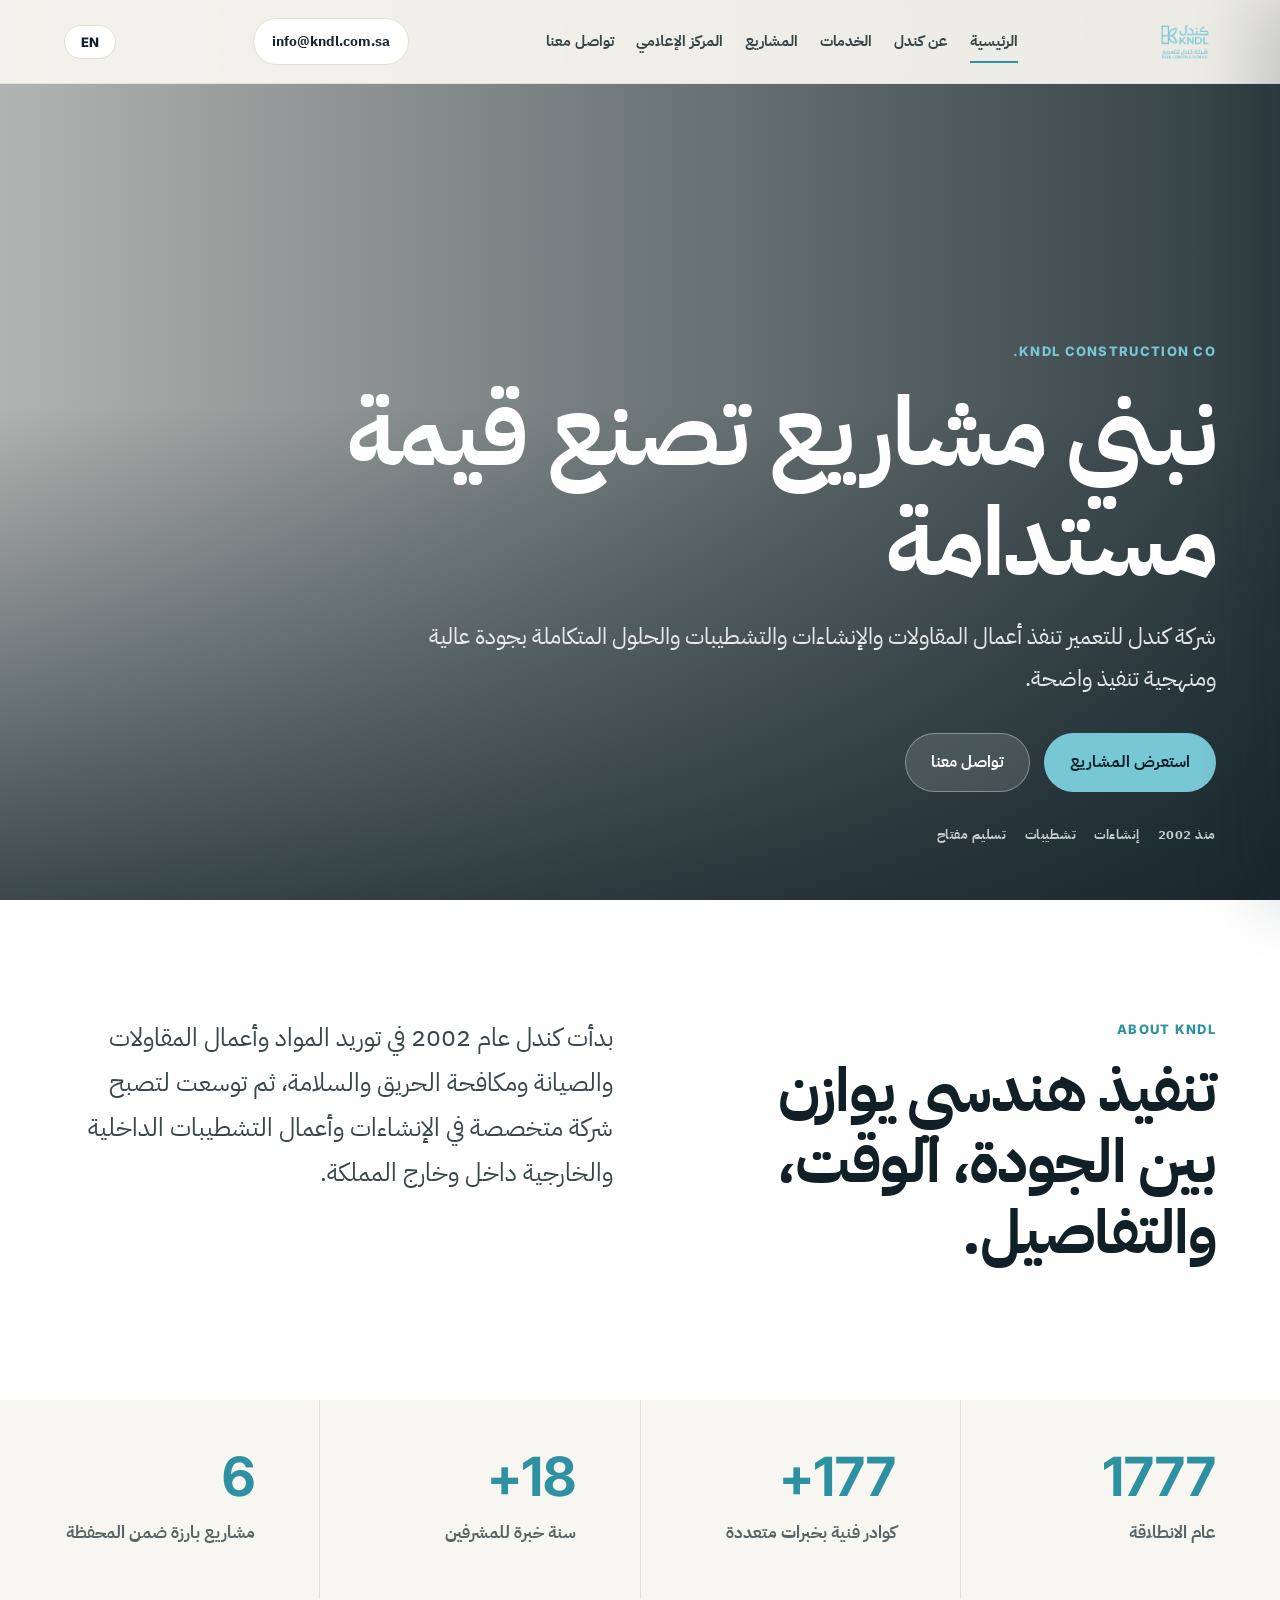
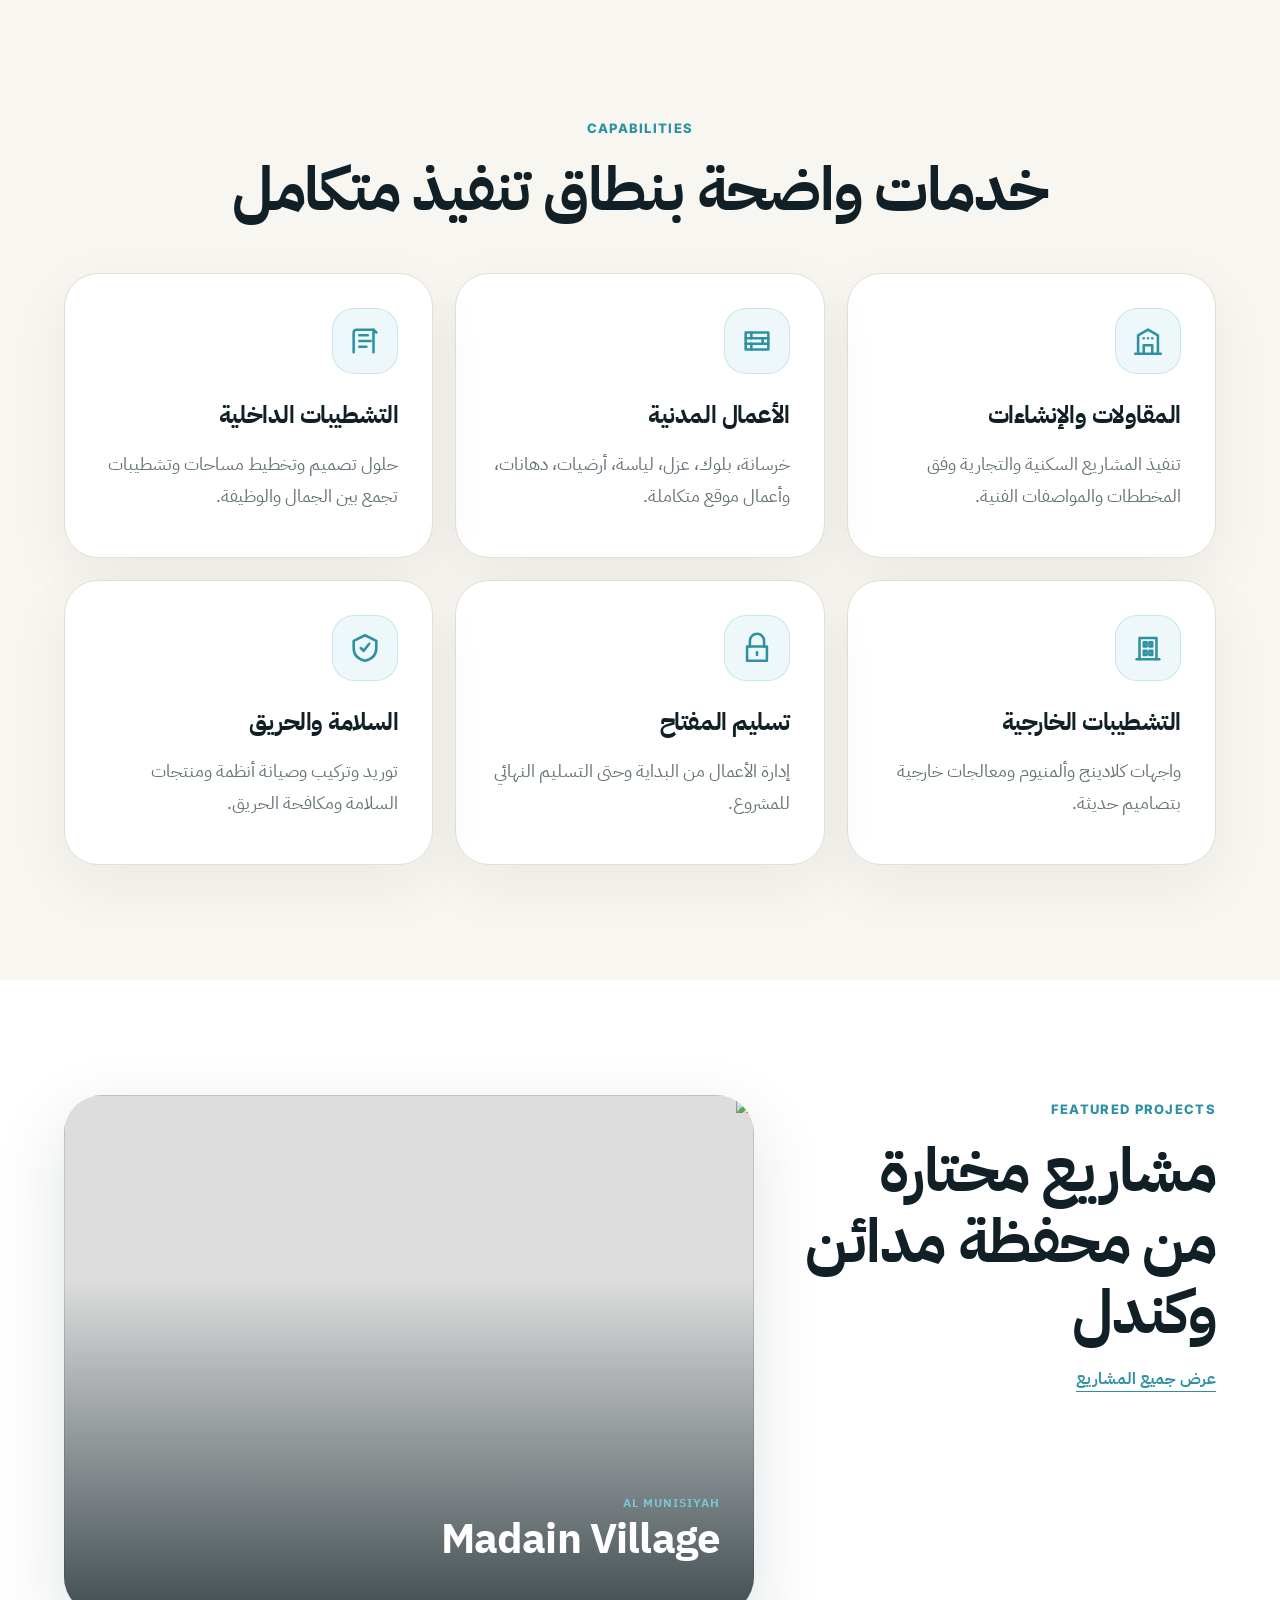
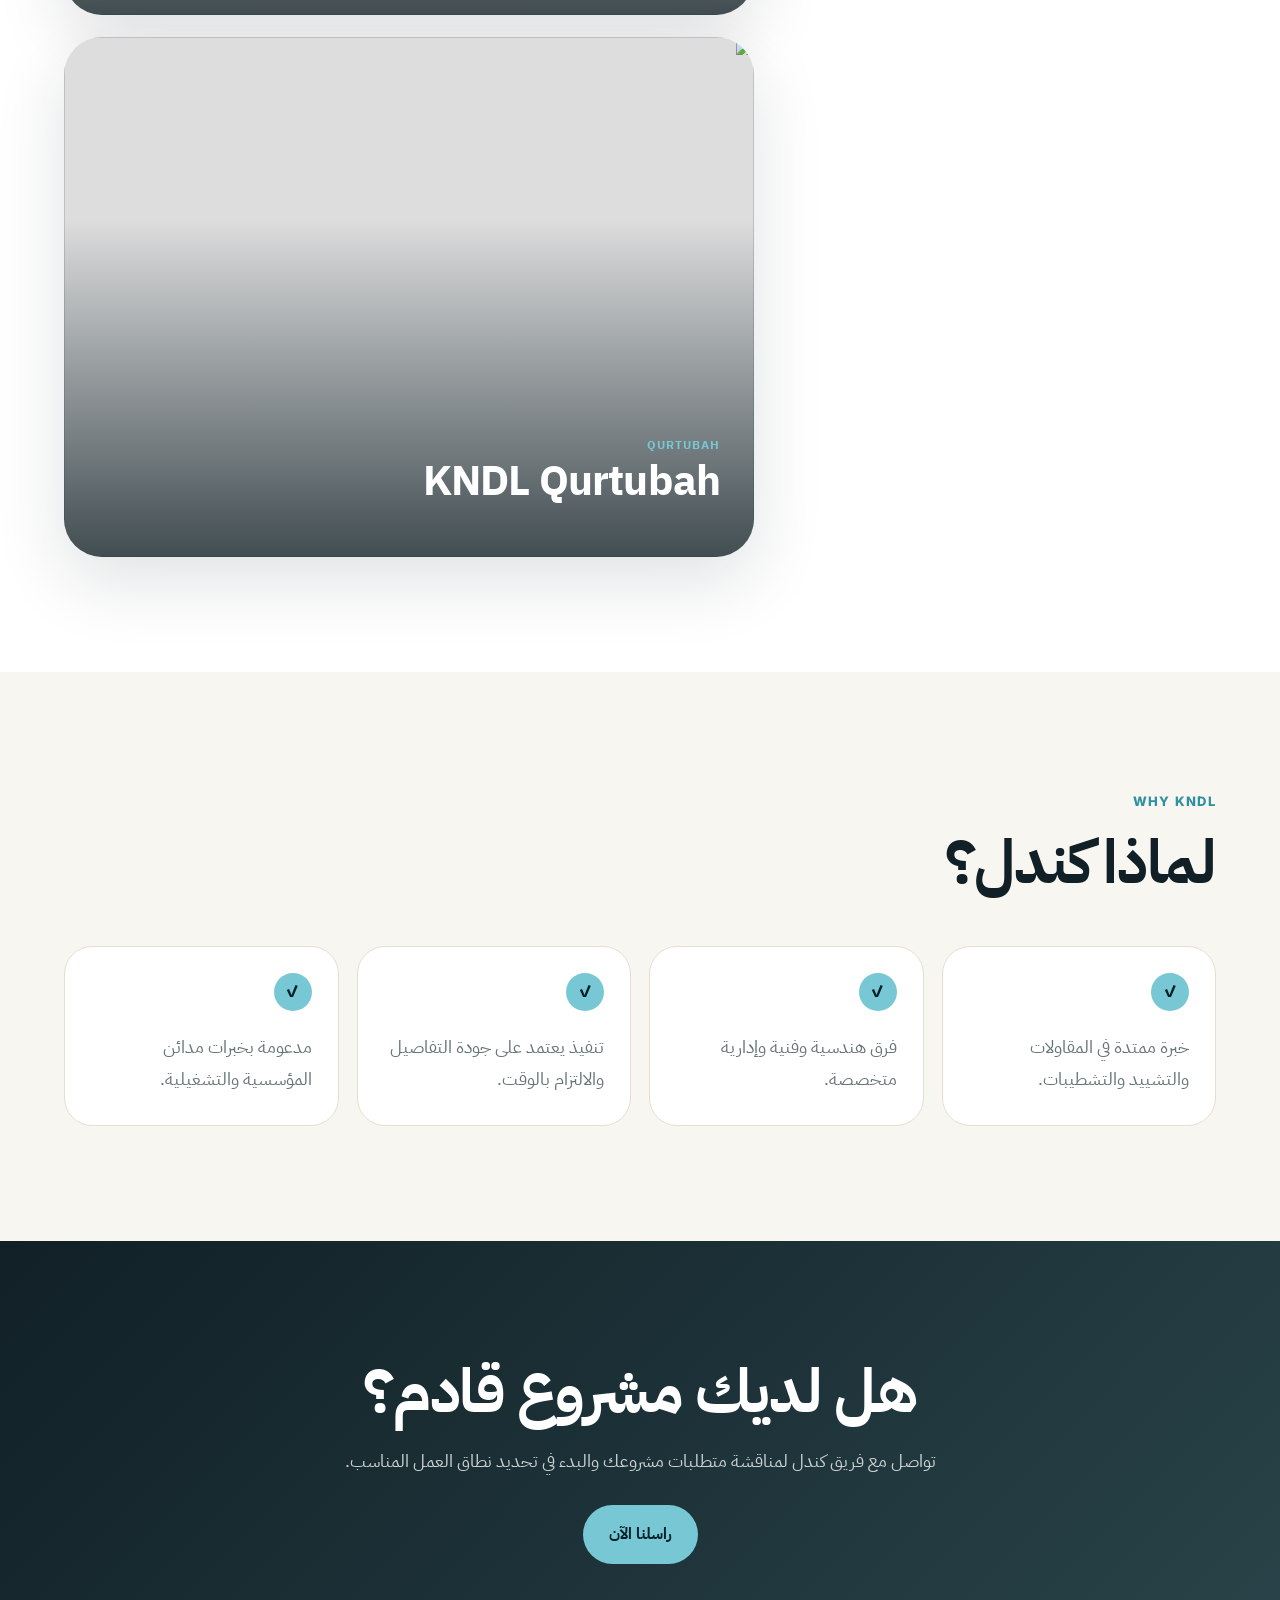
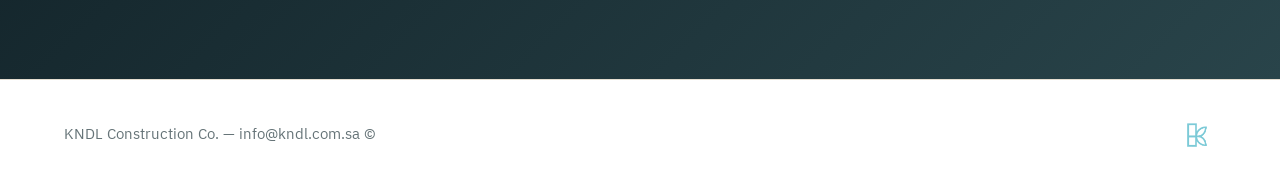
==== commit 2af3826c: "Add Arabic translations to hero badges" ====
--- a/index.html
+++ b/index.html
@@ -49,7 +49,7 @@
         <div class="actions"><a class="btn primary" href="projects.html"><span data-lang="ar">استعرض المشاريع</span><span data-lang="en">View Projects</span></a><a class="btn ghost" href="mailto:info@kndl.com.sa"><span data-lang="ar">تواصل معنا</span><span data-lang="en">Contact Us</span></a></div>
       </div>
       <div class="hero-badges">
-        <span>Since 2002</span><span>Construction</span><span>Fit-Out</span><span>Turnkey</span>
+        <span><span data-lang="ar">منذ 2002</span><span data-lang="en">Since 2002</span></span><span><span data-lang="ar">إنشاءات</span><span data-lang="en">Construction</span></span><span><span data-lang="ar">تشطيبات</span><span data-lang="en">Fit-Out</span></span><span><span data-lang="ar">تسليم مفتاح</span><span data-lang="en">Turnkey</span></span>
       </div>
     </section>
 
--- a/styles.css
+++ b/styles.css
@@ -1,4 +1,4 @@
-:root{--bg:#f8f6f0;--paper:#fff;--text:#14252b;--muted:#667478;--line:#e5ded1;--blue:#78c7d5;--blue-dark:#2e91a1;--brown:#7b3218;--charcoal:#102026;--sand:#d9c8ad}*{box-sizing:border-box}html{scroll-behavior:smooth}body{margin:0;background:var(--bg);color:var(--text);font-family:'IBM Plex Sans Arabic','Inter',sans-serif;line-height:1.8}a{text-decoration:none;color:inherit}img{max-width:100%;display:block}.site-header{position:fixed;top:0;left:0;right:0;z-index:99;height:84px;padding:0 5vw;display:flex;align-items:center;justify-content:space-between;gap:24px;background:rgba(248,246,240,.94);backdrop-filter:blur(18px);border-bottom:1px solid rgba(229,222,209,.8)}.logo img{height:48px;width:auto}.nav{display:flex;gap:22px;font-size:15px;font-weight:700;color:#354449}.nav a{padding:28px 0;position:relative}.nav a:after{content:"";position:absolute;right:0;bottom:20px;width:0;height:2px;background:var(--blue-dark);transition:.25s}.nav a:hover:after,.nav a.active:after{width:100%}.header-cta{padding:10px 18px;border:1px solid var(--line);border-radius:999px;background:#fff;font-size:14px;font-weight:800}.video-hero{height:100vh;min-height:760px;position:relative;overflow:hidden;display:flex;align-items:flex-end}.hero-bg{position:absolute;inset:0;background-image:url('https://images.unsplash.com/photo-1518005020951-eccb494ad742?q=80&w=1800&auto=format&fit=crop');background-size:cover;background-position:center}.video-overlay{position:absolute;inset:0;background:linear-gradient(90deg,rgba(16,32,38,.25),rgba(16,32,38,.85)),linear-gradient(0deg,rgba(16,32,38,.75),rgba(16,32,38,.08) 55%)}.hero-panel{position:relative;z-index:2;width:min(940px,90vw);margin:0 5vw 12vh auto;color:#fff}.hero-badges{position:absolute;left:5vw;bottom:6vh;z-index:3;display:flex;gap:10px;flex-wrap:wrap}.hero-badges span{padding:9px 16px;border-radius:999px;background:rgba(255,255,255,.14);border:1px solid rgba(255,255,255,.25);color:#fff;font-size:13px;font-weight:800;backdrop-filter:blur(8px)}.eyebrow{display:inline-block;font-family:'Inter',sans-serif;font-size:13px;letter-spacing:.1em;text-transform:uppercase;font-weight:800;color:var(--blue-dark);margin-bottom:14px}.eyebrow.light{color:var(--blue)}h1,h2,h3{margin:0 0 18px;line-height:1.15;letter-spacing:-.02em}h1{font-size:clamp(48px,7.5vw,102px);max-width:920px;color:#fff}h2{font-size:clamp(30px,4.8vw,64px);color:var(--charcoal)}h3{font-size:24px;color:var(--charcoal)}p{font-size:18px;color:var(--muted);margin:0}.hero-panel p{font-size:23px;max-width:790px;color:rgba(255,255,255,.88)}.actions{display:flex;gap:14px;margin-top:34px;flex-wrap:wrap}.btn{display:inline-flex;align-items:center;justify-content:center;padding:14px 25px;border-radius:999px;font-weight:800;border:1px solid transparent;transition:.25s}.primary{background:var(--blue);color:#062027}.primary:hover{background:var(--blue-dark);color:#fff;transform:translateY(-2px)}.ghost{background:rgba(255,255,255,.13);border-color:rgba(255,255,255,.35);color:#fff}.ghost:hover{background:#fff;color:var(--charcoal)}.section{padding:115px 5vw}.editorial{display:grid;grid-template-columns:1fr 1.05fr;gap:80px;background:#fff}.editorial-title h2{max-width:720px}.editorial-text p{font-size:25px;color:#39464a}.metrics{display:grid;grid-template-columns:repeat(4,1fr);gap:1px;background:var(--line)}.metrics div{background:#f8f6f0;padding:50px 5vw 50px 34px}.metrics strong{font-family:'Inter',sans-serif;display:block;font-size:54px;line-height:1;color:var(--blue-dark);margin-bottom:14px}.metrics small{font-size:17px;color:#596468;font-weight:800}.section-head{max-width:880px;margin-bottom:48px}.section-head.center{text-align:center;margin-inline:auto}.section-head.center p{margin:auto}.section-head p{max-width:760px}.icon-grid{display:grid;grid-template-columns:repeat(3,1fr);gap:22px}.icon-grid article{background:#fff;border:1px solid var(--line);border-radius:34px;padding:34px;min-height:285px;box-shadow:0 20px 60px rgba(16,32,38,.06);transition:.25s}.icon-grid article:hover{transform:translateY(-6px);box-shadow:0 28px 90px rgba(16,32,38,.11)}.icon{width:66px;height:66px;border-radius:22px;background:#eef8fa;display:flex;align-items:center;justify-content:center;margin-bottom:28px;border:1px solid rgba(120,199,213,.35)}.icon svg{width:34px;height:34px;stroke:var(--blue-dark);stroke-width:1.8;fill:none;stroke-linecap:round;stroke-linejoin:round}.icon-grid article:hover .icon{background:var(--blue);border-color:var(--blue)}.icon-grid article:hover .icon svg{stroke:#fff}.showcase{padding:115px 5vw;background:#fff;display:grid;grid-template-columns:.75fr 1.25fr;gap:48px;align-items:start}.showcase-copy{position:sticky;top:120px}.showcase-copy p{margin-bottom:28px}.showcase-grid{display:grid;gap:22px}.wide-card{position:relative;min-height:520px;border-radius:38px;overflow:hidden;background:#ddd;display:flex;align-items:flex-end;box-shadow:0 24px 70px rgba(16,32,38,.13)}.wide-card img{position:absolute;inset:0;width:100%;height:100%;object-fit:cover;transition:.55s}.wide-card:after{content:"";position:absolute;inset:0;background:linear-gradient(0deg,rgba(16,32,38,.76),transparent 65%)}.wide-card div{position:relative;z-index:2;color:#fff;padding:34px}.wide-card span{display:block;color:var(--blue);font-weight:900;text-transform:uppercase;letter-spacing:.08em;font-size:12px}.wide-card h3{font-size:42px;color:#fff}.wide-card:hover img{transform:scale(1.06)}.text-link{color:var(--blue-dark);font-weight:900;border-bottom:1px solid currentColor}.check-grid{display:grid;grid-template-columns:repeat(4,1fr);gap:18px}.check-grid div{background:#fff;border:1px solid var(--line);border-radius:28px;padding:26px;min-height:180px}.check-grid span{width:38px;height:38px;border-radius:50%;background:var(--blue);display:flex;align-items:center;justify-content:center;font-weight:900;margin-bottom:20px;color:#062027}.cta{text-align:center;background:linear-gradient(135deg,#102026,#29444a);color:#fff}.cta h2{color:#fff}.cta p{color:rgba(255,255,255,.78);max-width:680px;margin:0 auto 28px}.site-footer{padding:34px 5vw;display:flex;align-items:center;justify-content:space-between;background:#fff;border-top:1px solid var(--line)}.site-footer img{height:42px}.site-footer p{font-size:15px}.page-hero{min-height:55vh;background:#fff;display:flex;align-items:flex-end;padding:150px 5vw 70px;border-bottom:1px solid var(--line)}.page-hero h1{color:var(--charcoal);font-size:clamp(44px,6vw,82px)}.page-hero p{max-width:790px;font-size:22px}.grid-2{display:grid;grid-template-columns:1fr 1fr;gap:28px}.feature-grid{display:grid;grid-template-columns:repeat(3,1fr);gap:20px}.feature-grid article,.content-card,.contact-box{background:#fff;border:1px solid var(--line);border-radius:30px;padding:34px;box-shadow:0 20px 60px rgba(16,32,38,.05)}.service-list{display:grid;grid-template-columns:repeat(3,1fr);gap:14px}.service-list a,.service-box{background:#fff;border:1px solid var(--line);padding:26px;border-radius:24px;font-size:22px;font-weight:800;color:var(--charcoal)}.project-list{display:grid;grid-template-columns:repeat(2,1fr);gap:24px}.project-card{position:relative;min-height:430px;border-radius:34px;overflow:hidden;background:#ddd;display:flex;align-items:flex-end;box-shadow:0 24px 70px rgba(16,32,38,.14)}.project-card img{position:absolute;inset:0;width:100%;height:100%;object-fit:cover}.project-card:after{content:"";position:absolute;inset:0;background:linear-gradient(0deg,rgba(16,32,38,.82),transparent 64%)}.project-card div{position:relative;z-index:2;padding:30px}.project-card span{display:block;color:var(--blue);font-weight:800;text-transform:uppercase;letter-spacing:.08em;font-size:12px}.project-card h3{color:#fff;font-size:30px}.project-card p{color:rgba(255,255,255,.86)}.form{display:grid;gap:14px}.form input,.form textarea{width:100%;padding:16px 18px;border:1px solid var(--line);border-radius:18px;background:#fff;font:inherit}.form textarea{min-height:150px}.contact-box a{color:var(--blue-dark);font-weight:800}.project-hero{padding:160px 5vw 70px;background:#f0eee8;min-height:60vh;display:flex;align-items:flex-end}.project-hero h1{color:var(--charcoal);font-size:clamp(52px,7vw,96px)}.project-hero p{max-width:760px;font-size:22px}.magazine-projects{padding:70px 5vw 115px;background:#e9e6df;display:grid;gap:42px}.mag-card{background:#fff;min-height:430px;box-shadow:0 22px 60px rgba(16,32,38,.16);display:grid;overflow:hidden}.mag-card.horizontal{grid-template-columns:.85fr 1.15fr}.mag-card.split{grid-template-columns:1.1fr .9fr}.mag-card.reverse{grid-template-columns:.9fr 1.1fr}.mag-text{padding:58px;position:relative;display:flex;flex-direction:column;justify-content:center}.mag-no{position:absolute;top:28px;left:34px;font-family:'Inter',sans-serif;font-size:52px;font-weight:900;color:#111;line-height:1;writing-mode:vertical-rl}.mag-text h2{font-size:clamp(34px,4.5vw,64px)}.mag-text p{max-width:560px}.mag-image{min-height:430px}.mag-image img{width:100%;height:100%;object-fit:cover;filter:saturate(.85)}.mag-grid{display:grid;grid-template-columns:repeat(2,1fr);gap:42px}.mini-mag{background:#fff;box-shadow:0 22px 60px rgba(16,32,38,.14);padding:28px;min-height:440px;position:relative}.mini-mag img{height:230px;width:100%;object-fit:cover;margin-bottom:26px;filter:saturate(.85)}.mini-mag>span{position:absolute;top:242px;left:32px;font-family:'Inter',sans-serif;font-size:46px;font-weight:900;color:#111}.mini-mag h3{font-size:28px;margin-top:20px}.mini-mag p{max-width:460px}/* Project tags */
+:root{--bg:#f8f6f0;--paper:#fff;--text:#14252b;--muted:#667478;--line:#e5ded1;--blue:#78c7d5;--blue-dark:#2e91a1;--brown:#7b3218;--charcoal:#102026;--sand:#d9c8ad}*{box-sizing:border-box}html{scroll-behavior:smooth}body{margin:0;background:var(--bg);color:var(--text);font-family:'IBM Plex Sans Arabic','Inter',sans-serif;line-height:1.8}a{text-decoration:none;color:inherit}img{max-width:100%;display:block}.site-header{position:fixed;top:0;left:0;right:0;z-index:99;height:84px;padding:0 5vw;display:flex;align-items:center;justify-content:space-between;gap:24px;background:rgba(248,246,240,.94);backdrop-filter:blur(18px);border-bottom:1px solid rgba(229,222,209,.8)}.logo img{height:48px;width:auto}.nav{display:flex;gap:22px;font-size:15px;font-weight:700;color:#354449}.nav a{padding:28px 0;position:relative}.nav a:after{content:"";position:absolute;right:0;bottom:20px;width:0;height:2px;background:var(--blue-dark);transition:.25s}.nav a:hover:after,.nav a.active:after{width:100%}.header-cta{padding:10px 18px;border:1px solid var(--line);border-radius:999px;background:#fff;font-size:14px;font-weight:800}.video-hero{height:100vh;min-height:760px;position:relative;overflow:hidden;display:flex;align-items:flex-end}.hero-bg{position:absolute;inset:0;background-image:url('https://images.unsplash.com/photo-1518005020951-eccb494ad742?q=80&w=1800&auto=format&fit=crop');background-size:cover;background-position:center}.video-overlay{position:absolute;inset:0;background:linear-gradient(90deg,rgba(16,32,38,.25),rgba(16,32,38,.85)),linear-gradient(0deg,rgba(16,32,38,.75),rgba(16,32,38,.08) 55%)}.hero-panel{position:relative;z-index:2;width:min(940px,90vw);margin:0 auto 12vh 5vw;color:#fff}.lang-ar .hero-panel{margin:0 5vw 12vh auto}.hero-badges{position:absolute;inset-inline-start:5vw;bottom:6vh;z-index:3;display:flex;gap:18px;flex-wrap:wrap}.hero-badges span{color:rgba(255,255,255,.75);font-size:13px;font-weight:700;letter-spacing:.04em}.eyebrow{display:inline-block;font-family:'Inter',sans-serif;font-size:13px;letter-spacing:.1em;text-transform:uppercase;font-weight:800;color:var(--blue-dark);margin-bottom:14px}.eyebrow.light{color:var(--blue)}h1,h2,h3{margin:0 0 18px;line-height:1.15;letter-spacing:-.02em}h1{font-size:clamp(48px,7.5vw,102px);max-width:920px;color:#fff}h2{font-size:clamp(30px,4.8vw,64px);color:var(--charcoal)}h3{font-size:24px;color:var(--charcoal)}p{font-size:18px;color:var(--muted);margin:0}.hero-panel p{font-size:23px;max-width:790px;color:rgba(255,255,255,.88)}.actions{display:flex;gap:14px;margin-top:34px;flex-wrap:wrap}.btn{display:inline-flex;align-items:center;justify-content:center;padding:14px 25px;border-radius:999px;font-weight:800;border:1px solid transparent;transition:.25s}.primary{background:var(--blue);color:#062027}.primary:hover{background:var(--blue-dark);color:#fff;transform:translateY(-2px)}.ghost{background:rgba(255,255,255,.13);border-color:rgba(255,255,255,.35);color:#fff}.ghost:hover{background:#fff;color:var(--charcoal)}.section{padding:115px 5vw}.editorial{display:grid;grid-template-columns:1fr 1.05fr;gap:80px;background:#fff}.editorial-title h2{max-width:720px}.editorial-text p{font-size:25px;color:#39464a}.metrics{display:grid;grid-template-columns:repeat(4,1fr);gap:1px;background:var(--line)}.metrics div{background:#f8f6f0;padding:50px 5vw 50px 34px}.metrics strong{font-family:'Inter',sans-serif;display:block;font-size:54px;line-height:1;color:var(--blue-dark);margin-bottom:14px}.metrics small{font-size:17px;color:#596468;font-weight:800}.section-head{max-width:880px;margin-bottom:48px}.section-head.center{text-align:center;margin-inline:auto}.section-head.center p{margin:auto}.section-head p{max-width:760px}.icon-grid{display:grid;grid-template-columns:repeat(3,1fr);gap:22px}.icon-grid article{background:#fff;border:1px solid var(--line);border-radius:34px;padding:34px;min-height:285px;box-shadow:0 20px 60px rgba(16,32,38,.06);transition:.25s}.icon-grid article:hover{transform:translateY(-6px);box-shadow:0 28px 90px rgba(16,32,38,.11)}.icon{width:66px;height:66px;border-radius:22px;background:#eef8fa;display:flex;align-items:center;justify-content:center;margin-bottom:28px;border:1px solid rgba(120,199,213,.35)}.icon svg{width:34px;height:34px;stroke:var(--blue-dark);stroke-width:1.8;fill:none;stroke-linecap:round;stroke-linejoin:round}.icon-grid article:hover .icon{background:var(--blue);border-color:var(--blue)}.icon-grid article:hover .icon svg{stroke:#fff}.showcase{padding:115px 5vw;background:#fff;display:grid;grid-template-columns:.75fr 1.25fr;gap:48px;align-items:start}.showcase-copy{position:sticky;top:120px}.showcase-copy p{margin-bottom:28px}.showcase-grid{display:grid;gap:22px}.wide-card{position:relative;min-height:520px;border-radius:38px;overflow:hidden;background:#ddd;display:flex;align-items:flex-end;box-shadow:0 24px 70px rgba(16,32,38,.13)}.wide-card img{position:absolute;inset:0;width:100%;height:100%;object-fit:cover;transition:.55s}.wide-card:after{content:"";position:absolute;inset:0;background:linear-gradient(0deg,rgba(16,32,38,.76),transparent 65%)}.wide-card div{position:relative;z-index:2;color:#fff;padding:34px}.wide-card span{display:block;color:var(--blue);font-weight:900;text-transform:uppercase;letter-spacing:.08em;font-size:12px}.wide-card h3{font-size:42px;color:#fff}.wide-card:hover img{transform:scale(1.06)}.text-link{color:var(--blue-dark);font-weight:900;border-bottom:1px solid currentColor}.check-grid{display:grid;grid-template-columns:repeat(4,1fr);gap:18px}.check-grid div{background:#fff;border:1px solid var(--line);border-radius:28px;padding:26px;min-height:180px}.check-grid>div>span{width:38px;height:38px;border-radius:50%;background:var(--blue);display:flex;align-items:center;justify-content:center;font-weight:900;margin-bottom:20px;color:#062027}.cta{text-align:center;background:linear-gradient(135deg,#102026,#29444a);color:#fff}.cta h2{color:#fff}.cta p{color:rgba(255,255,255,.78);max-width:680px;margin:0 auto 28px}.site-footer{padding:34px 5vw;display:flex;align-items:center;justify-content:space-between;background:#fff;border-top:1px solid var(--line)}.site-footer img{height:42px}.site-footer p{font-size:15px}.page-hero{min-height:55vh;background:#fff;display:flex;align-items:flex-end;padding:150px 5vw 70px;border-bottom:1px solid var(--line)}.page-hero h1{color:var(--charcoal);font-size:clamp(44px,6vw,82px)}.page-hero p{max-width:790px;font-size:22px}.grid-2{display:grid;grid-template-columns:1fr 1fr;gap:28px}.feature-grid{display:grid;grid-template-columns:repeat(3,1fr);gap:20px}.feature-grid article,.content-card,.contact-box{background:#fff;border:1px solid var(--line);border-radius:30px;padding:34px;box-shadow:0 20px 60px rgba(16,32,38,.05)}.service-list{display:grid;grid-template-columns:repeat(3,1fr);gap:14px}.service-list a,.service-box{background:#fff;border:1px solid var(--line);padding:26px;border-radius:24px;font-size:22px;font-weight:800;color:var(--charcoal)}.project-list{display:grid;grid-template-columns:repeat(2,1fr);gap:24px}.project-card{position:relative;min-height:430px;border-radius:34px;overflow:hidden;background:#ddd;display:flex;align-items:flex-end;box-shadow:0 24px 70px rgba(16,32,38,.14)}.project-card img{position:absolute;inset:0;width:100%;height:100%;object-fit:cover}.project-card:after{content:"";position:absolute;inset:0;background:linear-gradient(0deg,rgba(16,32,38,.82),transparent 64%)}.project-card div{position:relative;z-index:2;padding:30px}.project-card span{display:block;color:var(--blue);font-weight:800;text-transform:uppercase;letter-spacing:.08em;font-size:12px}.project-card h3{color:#fff;font-size:30px}.project-card p{color:rgba(255,255,255,.86)}.form{display:grid;gap:14px}.form input,.form textarea{width:100%;padding:16px 18px;border:1px solid var(--line);border-radius:18px;background:#fff;font:inherit}.form textarea{min-height:150px}.contact-box a{color:var(--blue-dark);font-weight:800}.project-hero{padding:160px 5vw 70px;background:#f0eee8;min-height:60vh;display:flex;align-items:flex-end}.project-hero h1{color:var(--charcoal);font-size:clamp(52px,7vw,96px)}.project-hero p{max-width:760px;font-size:22px}.magazine-projects{padding:70px 5vw 115px;background:#e9e6df;display:grid;gap:42px}.mag-card{background:#fff;min-height:430px;box-shadow:0 22px 60px rgba(16,32,38,.16);display:grid;overflow:hidden}.mag-card.horizontal{grid-template-columns:.85fr 1.15fr}.mag-card.split{grid-template-columns:1.1fr .9fr}.mag-card.reverse{grid-template-columns:.9fr 1.1fr}.mag-text{padding:58px;position:relative;display:flex;flex-direction:column;justify-content:center}.mag-no{position:absolute;top:28px;left:34px;font-family:'Inter',sans-serif;font-size:52px;font-weight:900;color:#111;line-height:1;writing-mode:vertical-rl}.mag-text h2{font-size:clamp(34px,4.5vw,64px)}.mag-text p{max-width:560px}.mag-image{min-height:430px}.mag-image img{width:100%;height:100%;object-fit:cover;filter:saturate(.85)}.mag-grid{display:grid;grid-template-columns:repeat(2,1fr);gap:42px}.mini-mag{background:#fff;box-shadow:0 22px 60px rgba(16,32,38,.14);padding:28px;min-height:440px;position:relative}.mini-mag img{height:230px;width:100%;object-fit:cover;margin-bottom:26px;filter:saturate(.85)}.mini-mag>span{position:absolute;top:242px;left:32px;font-family:'Inter',sans-serif;font-size:46px;font-weight:900;color:#111}.mini-mag h3{font-size:28px;margin-top:20px}.mini-mag p{max-width:460px}/* Project tags */
 .project-tags{display:flex;flex-wrap:wrap;gap:8px;margin-top:20px}
 .proj-tag{padding:6px 14px;border-radius:999px;background:#eef8fa;border:1px solid rgba(120,199,213,.4);font-size:13px;font-weight:700;color:var(--blue-dark)}
 .mag-card .project-tags .proj-tag{background:rgba(255,255,255,.12);border-color:rgba(255,255,255,.25);color:rgba(255,255,255,.9)}
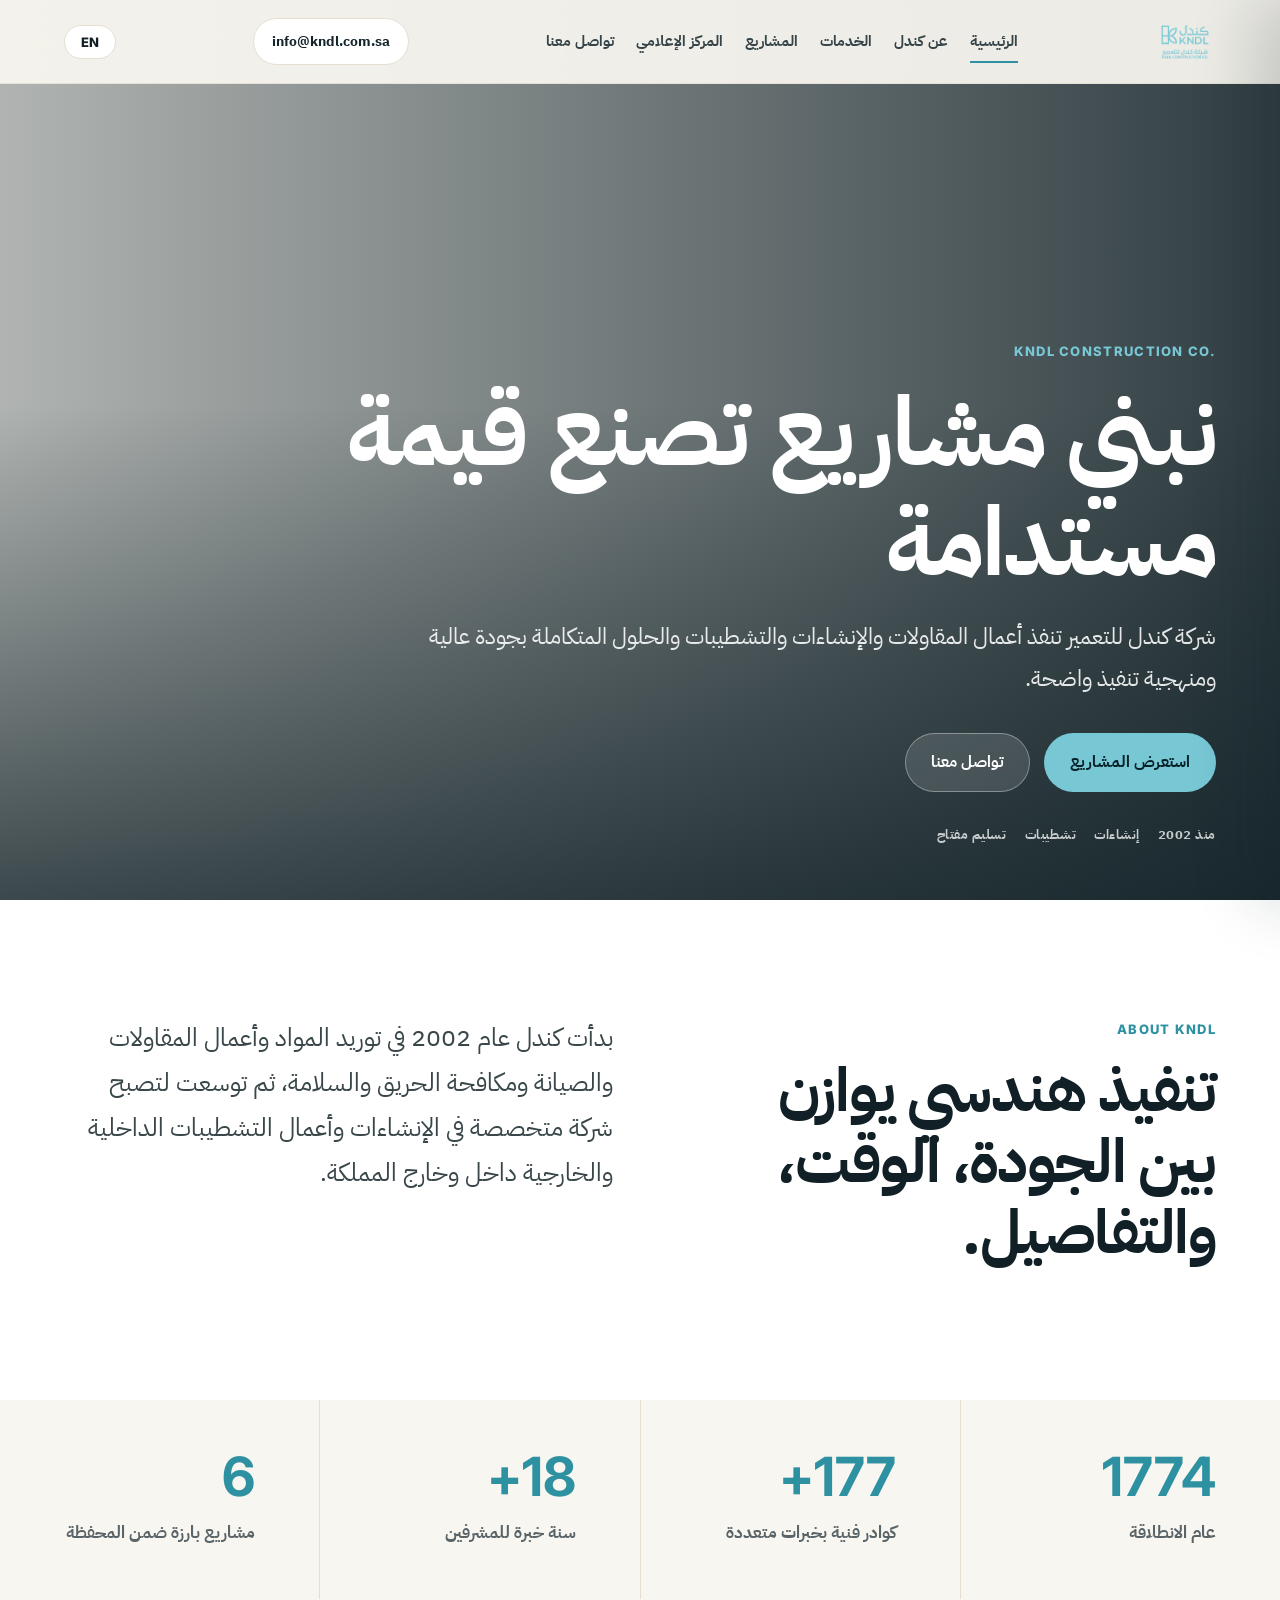
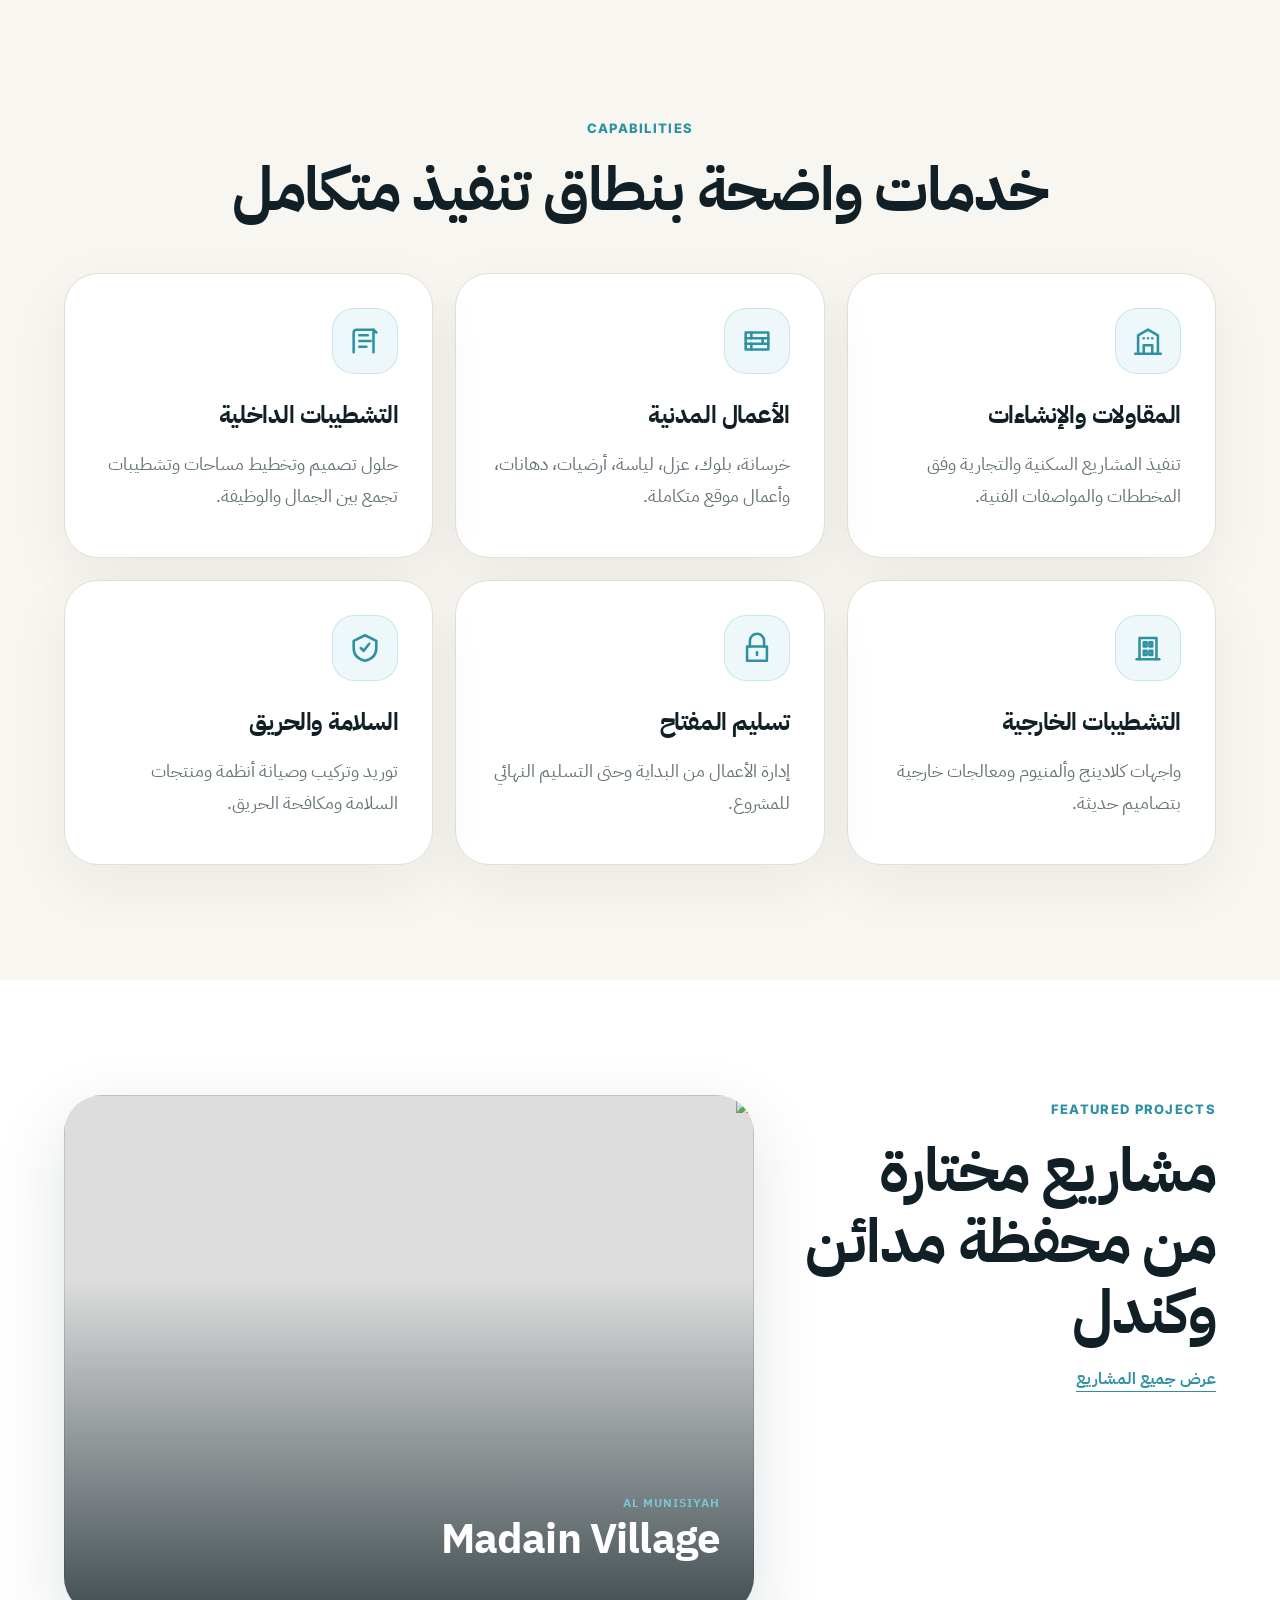
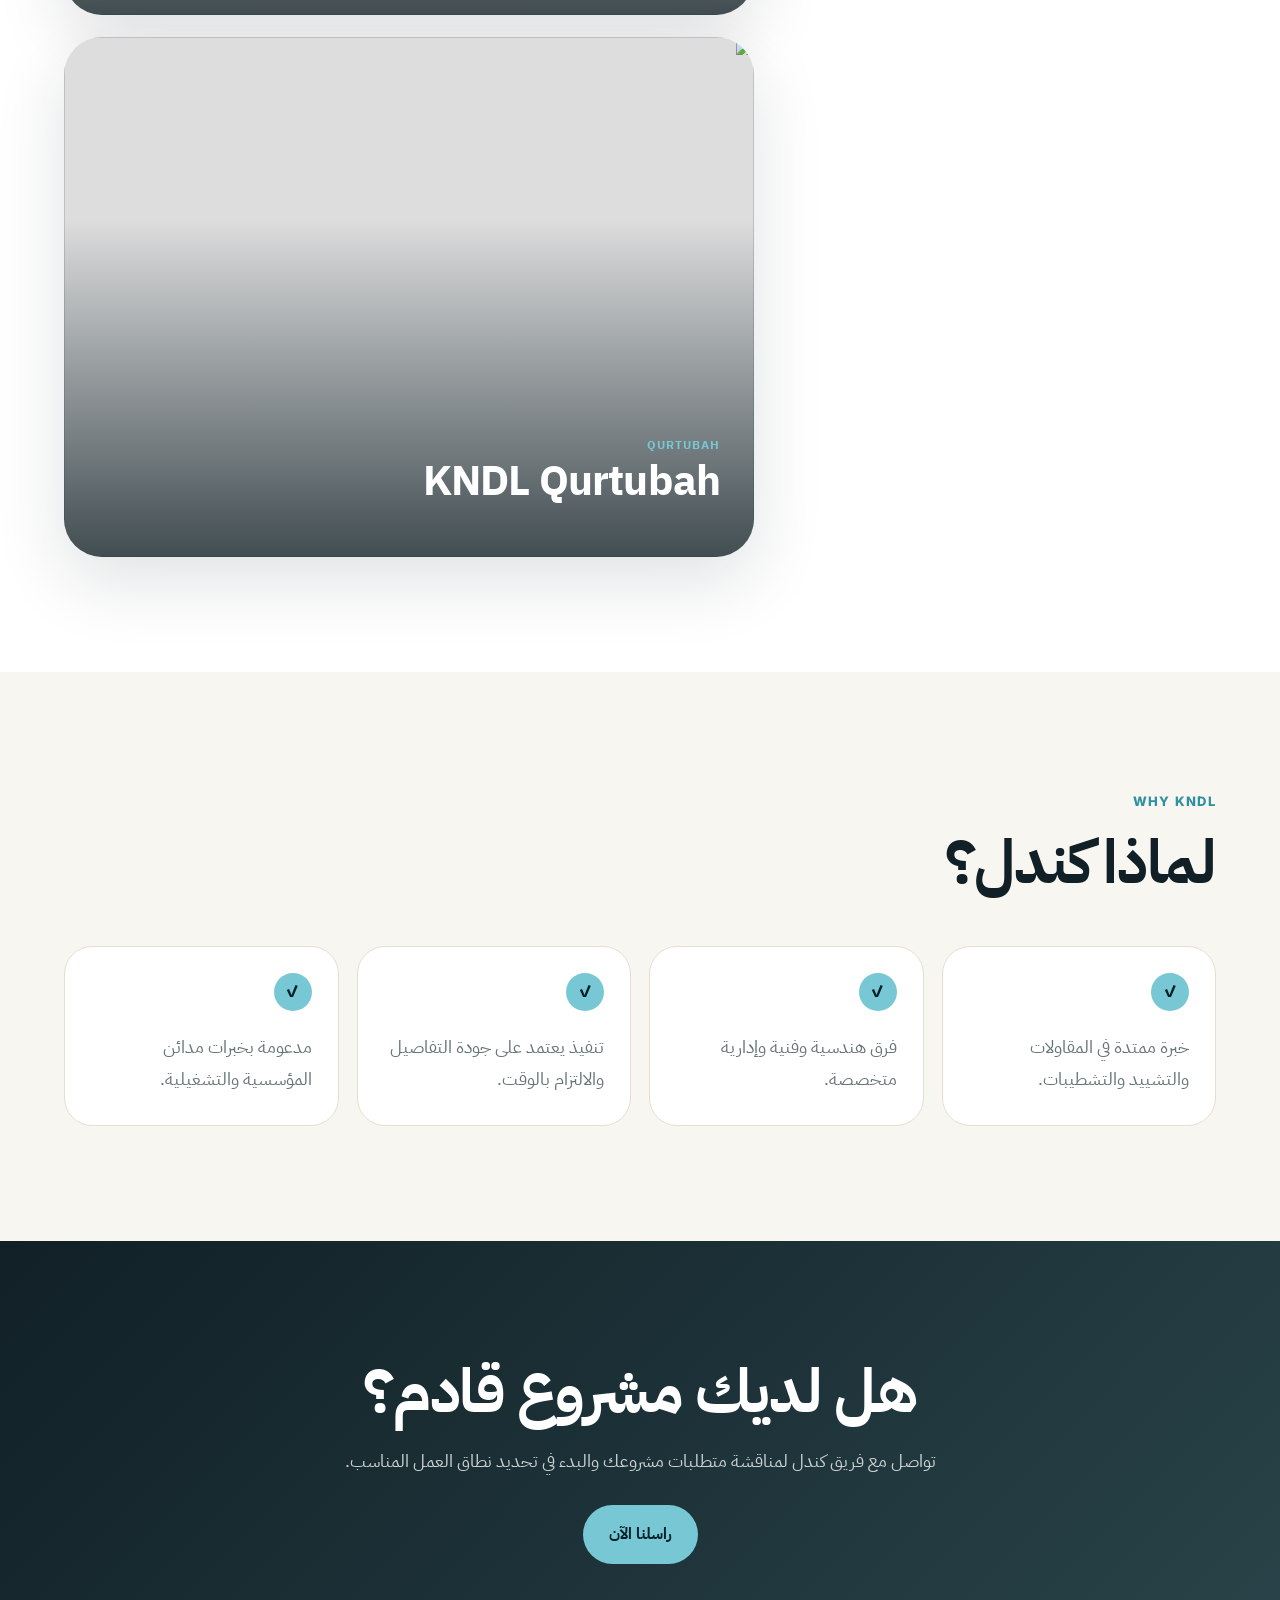
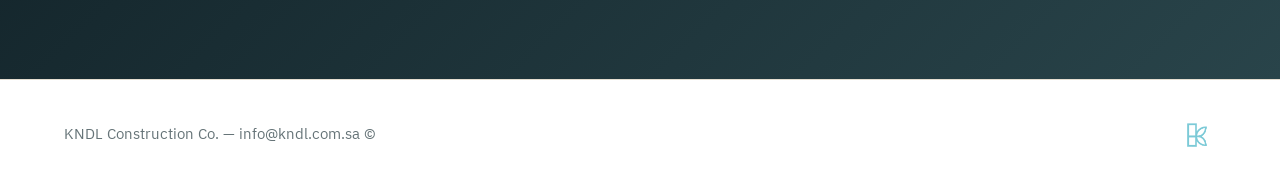
==== commit 62609adb: "Fix eyebrow period position in RTL by forcing LTR direction" ====
--- a/index.html
+++ b/index.html
@@ -43,7 +43,7 @@
       <div class="hero-bg"></div>
       <div class="video-overlay"></div>
       <div class="hero-panel reveal">
-        <span class="eyebrow light">KNDL CONSTRUCTION CO.</span>
+        <span class="eyebrow light" dir="ltr">KNDL CONSTRUCTION CO.</span>
         <h1><span data-lang="ar">نبني مشاريع تصنع قيمة مستدامة</span><span data-lang="en">We Build Projects That Create Lasting Value</span></h1>
         <p><span data-lang="ar">شركة كندل للتعمير تنفذ أعمال المقاولات والإنشاءات والتشطيبات والحلول المتكاملة بجودة عالية ومنهجية تنفيذ واضحة.</span><span data-lang="en">KNDL Construction executes contracting, construction, fit-out and integrated solutions with the highest quality and clear methodology.</span></p>
         <div class="actions"><a class="btn primary" href="projects.html"><span data-lang="ar">استعرض المشاريع</span><span data-lang="en">View Projects</span></a><a class="btn ghost" href="mailto:info@kndl.com.sa"><span data-lang="ar">تواصل معنا</span><span data-lang="en">Contact Us</span></a></div>
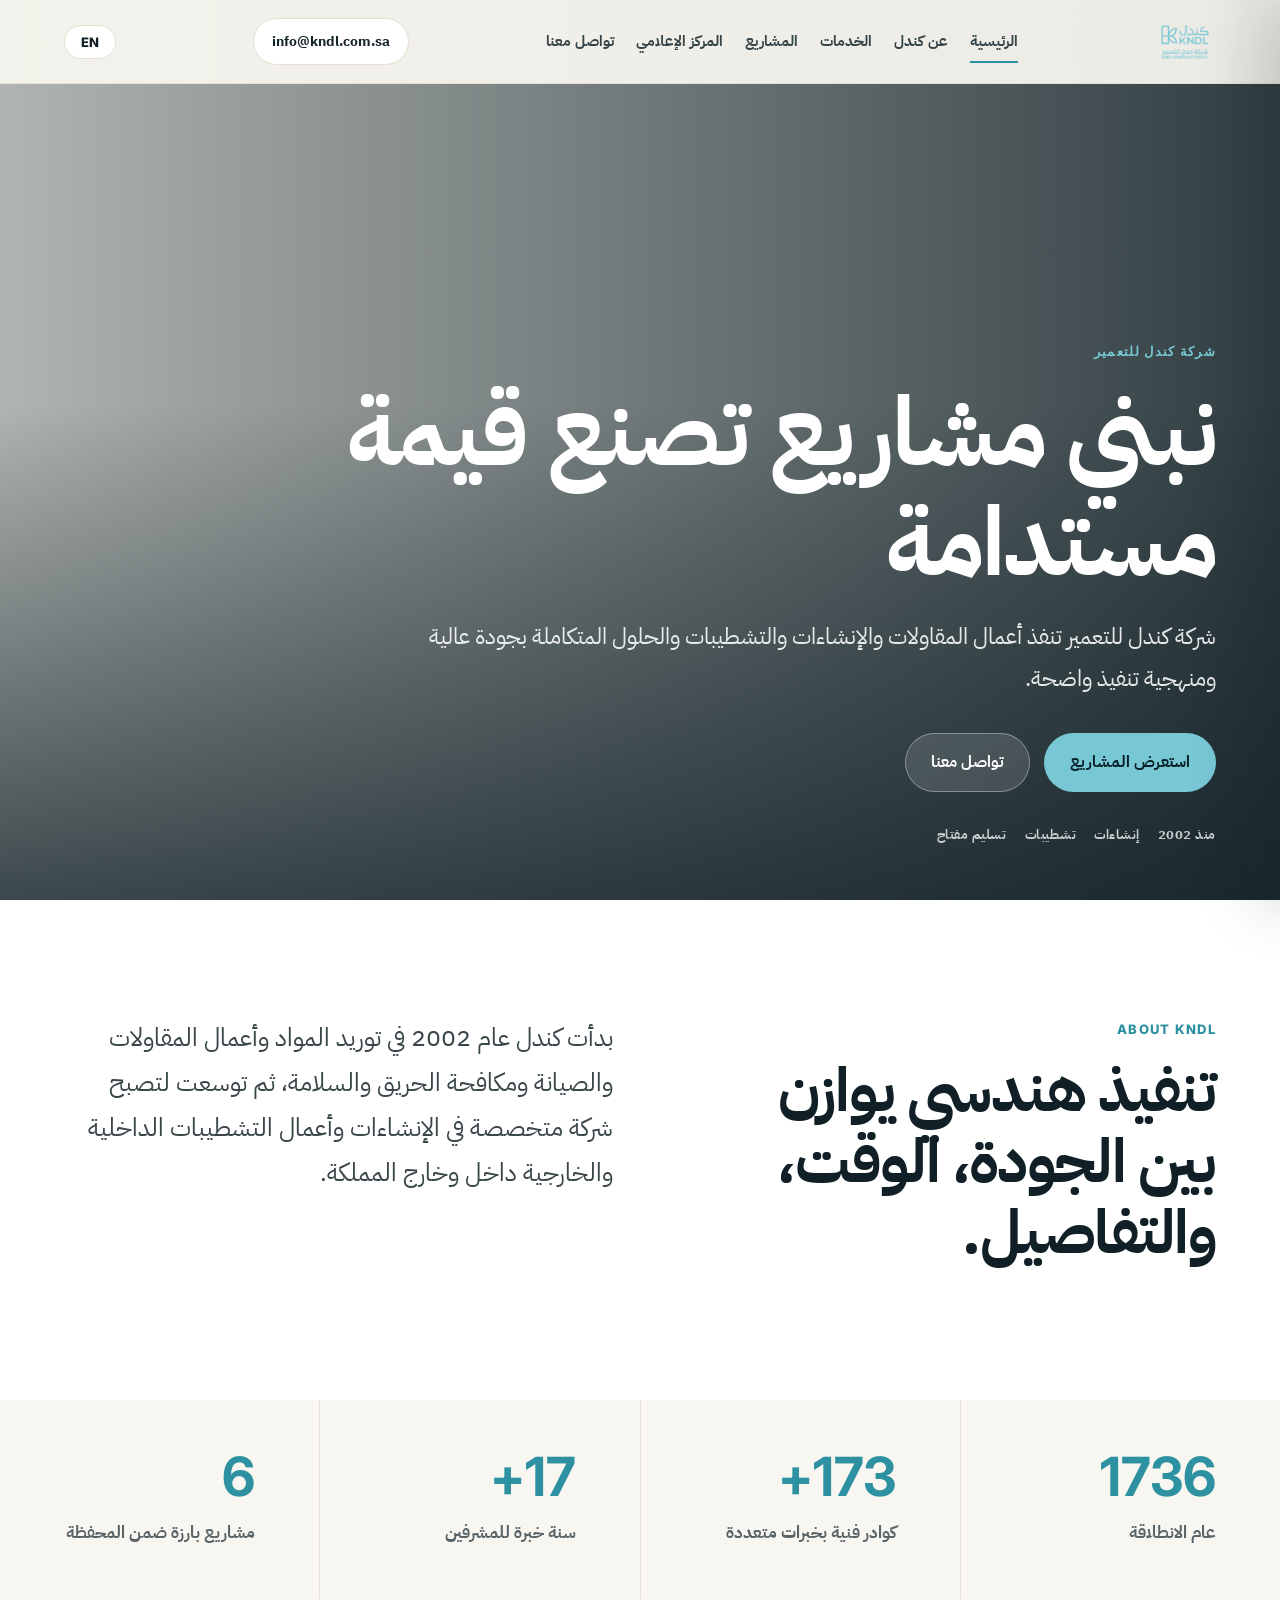
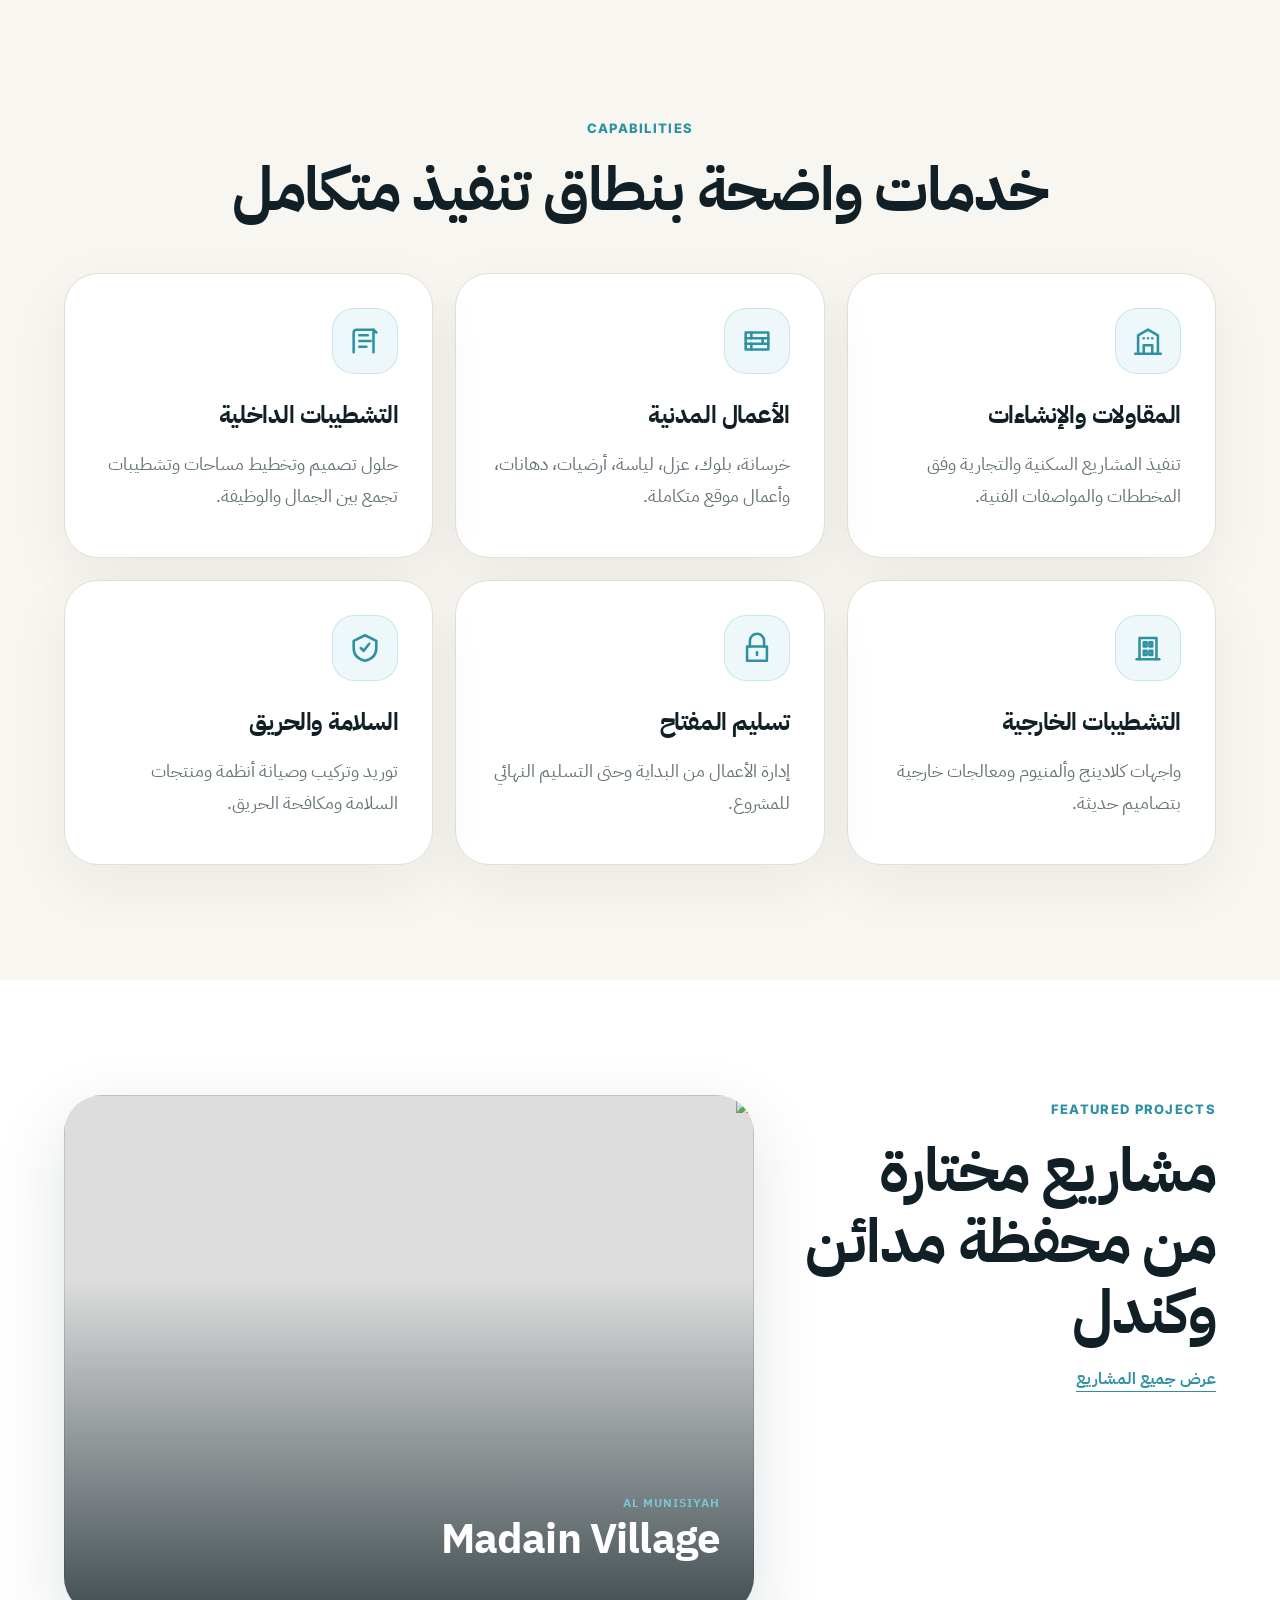
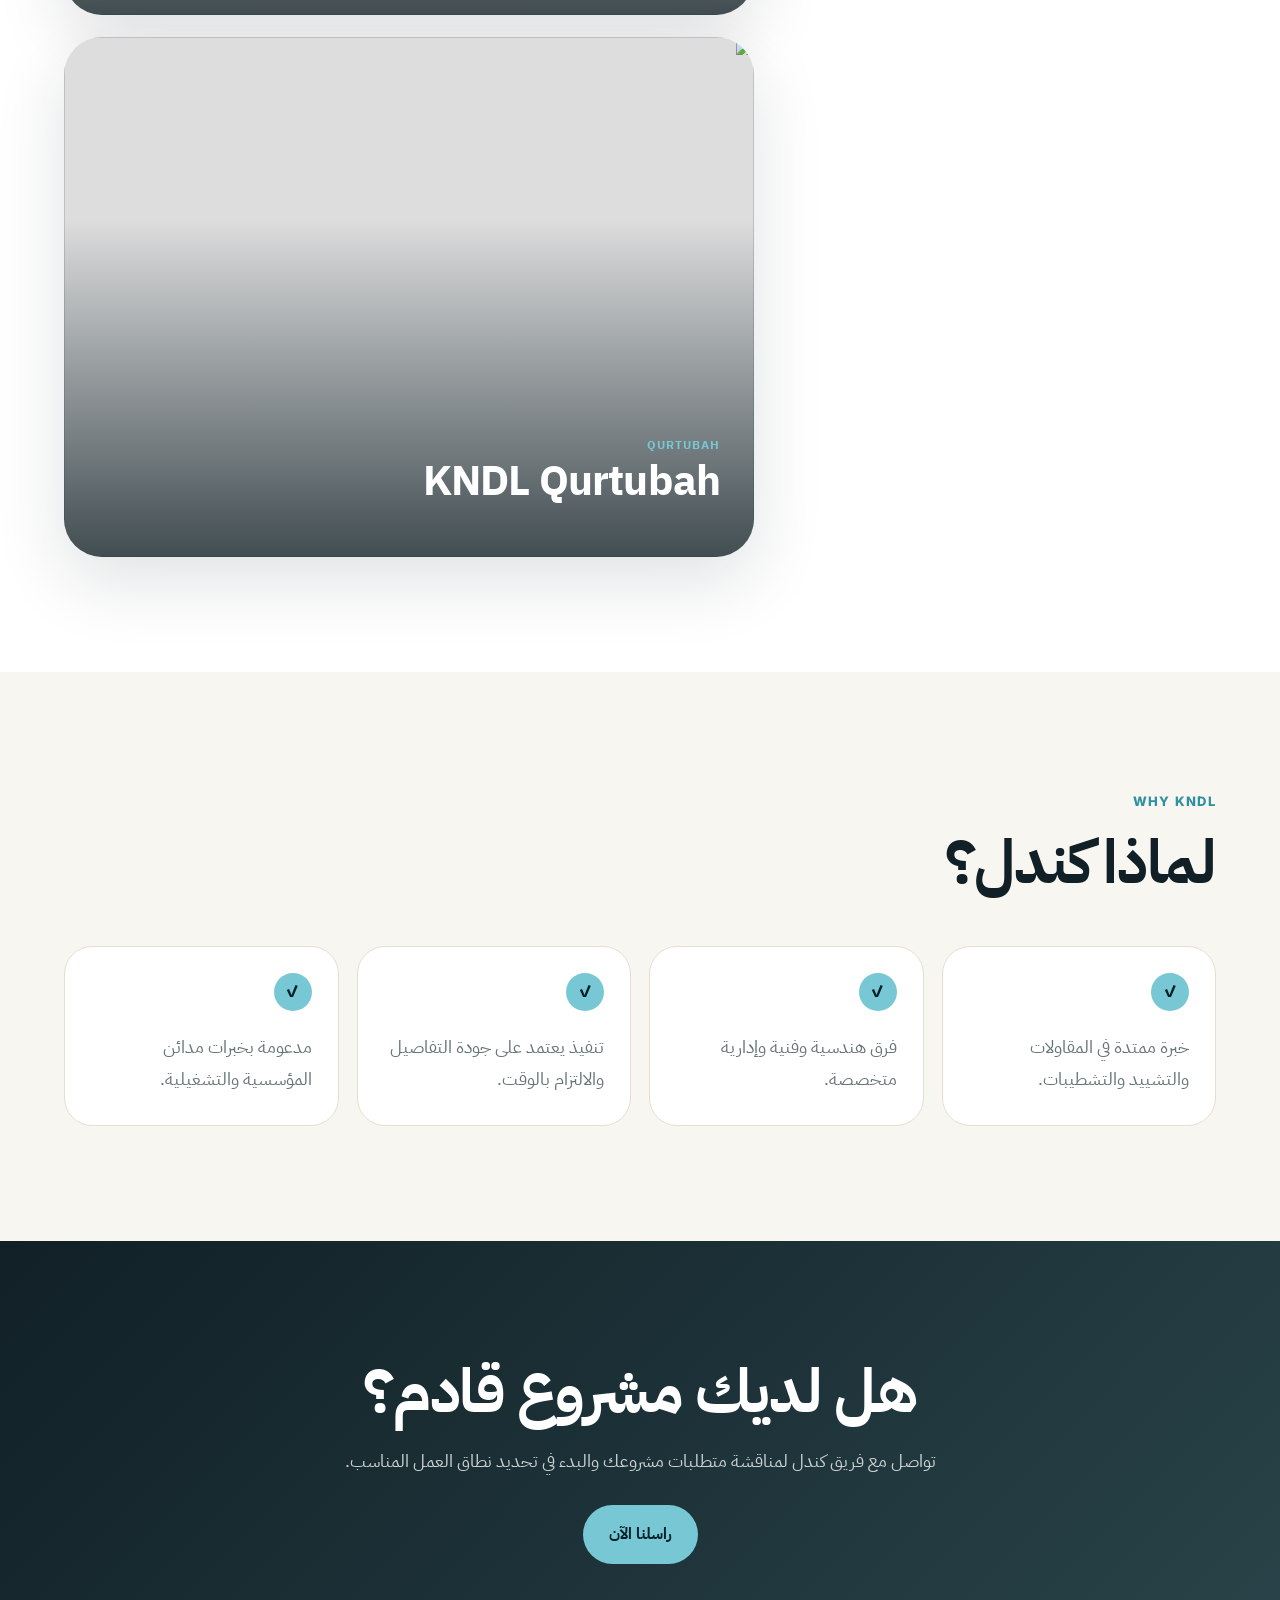
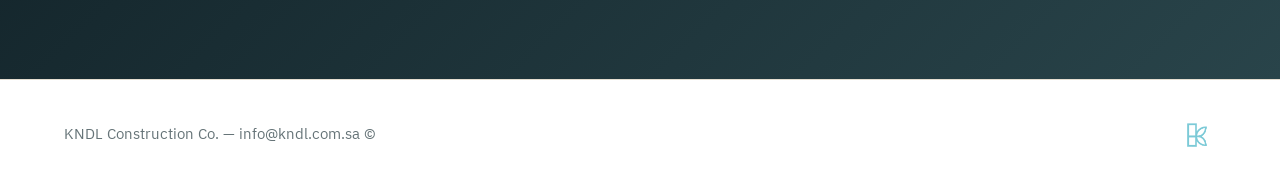
==== commit 9cb102fd: "Translate hero eyebrow to Arabic" ====
--- a/index.html
+++ b/index.html
@@ -43,7 +43,7 @@
       <div class="hero-bg"></div>
       <div class="video-overlay"></div>
       <div class="hero-panel reveal">
-        <span class="eyebrow light" dir="ltr">KNDL CONSTRUCTION CO.</span>
+        <span class="eyebrow light"><span data-lang="ar">شركة كندل للتعمير</span><span data-lang="en" dir="ltr">KNDL CONSTRUCTION CO.</span></span>
         <h1><span data-lang="ar">نبني مشاريع تصنع قيمة مستدامة</span><span data-lang="en">We Build Projects That Create Lasting Value</span></h1>
         <p><span data-lang="ar">شركة كندل للتعمير تنفذ أعمال المقاولات والإنشاءات والتشطيبات والحلول المتكاملة بجودة عالية ومنهجية تنفيذ واضحة.</span><span data-lang="en">KNDL Construction executes contracting, construction, fit-out and integrated solutions with the highest quality and clear methodology.</span></p>
         <div class="actions"><a class="btn primary" href="projects.html"><span data-lang="ar">استعرض المشاريع</span><span data-lang="en">View Projects</span></a><a class="btn ghost" href="mailto:info@kndl.com.sa"><span data-lang="ar">تواصل معنا</span><span data-lang="en">Contact Us</span></a></div>
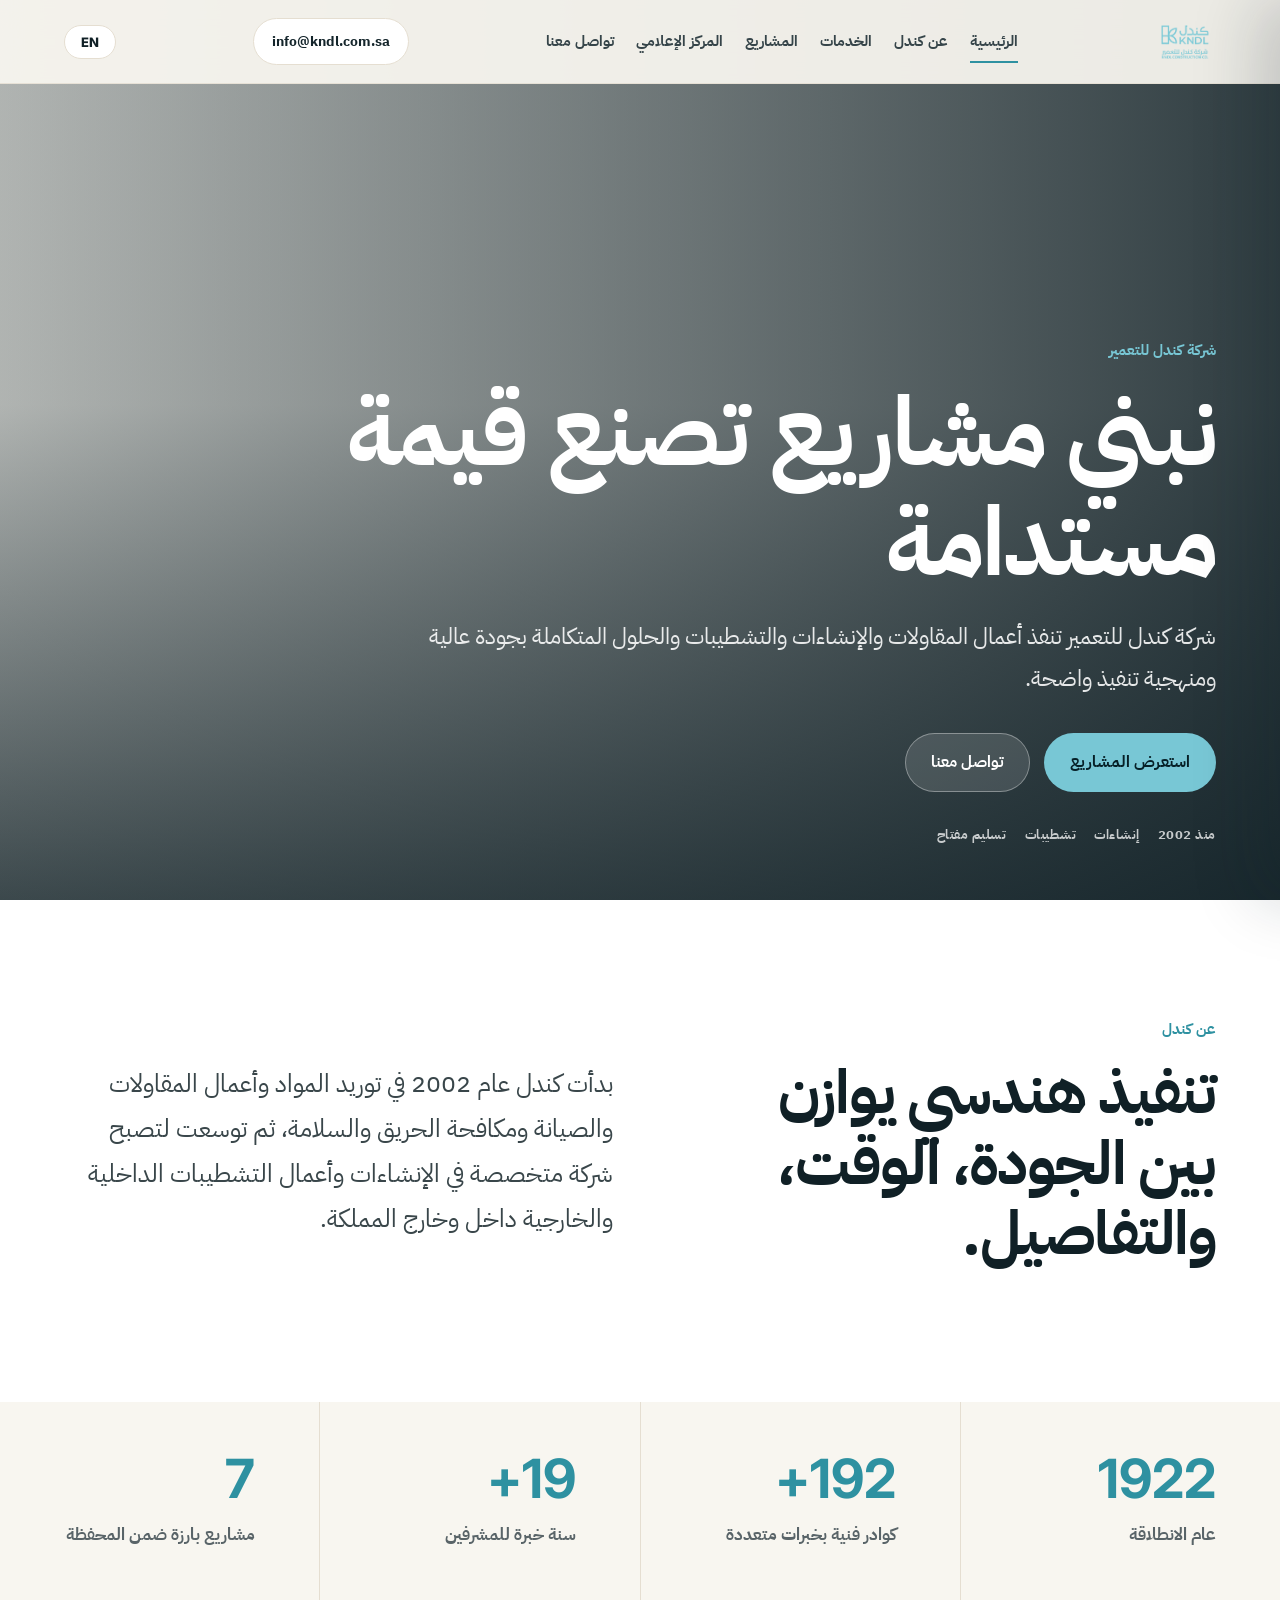
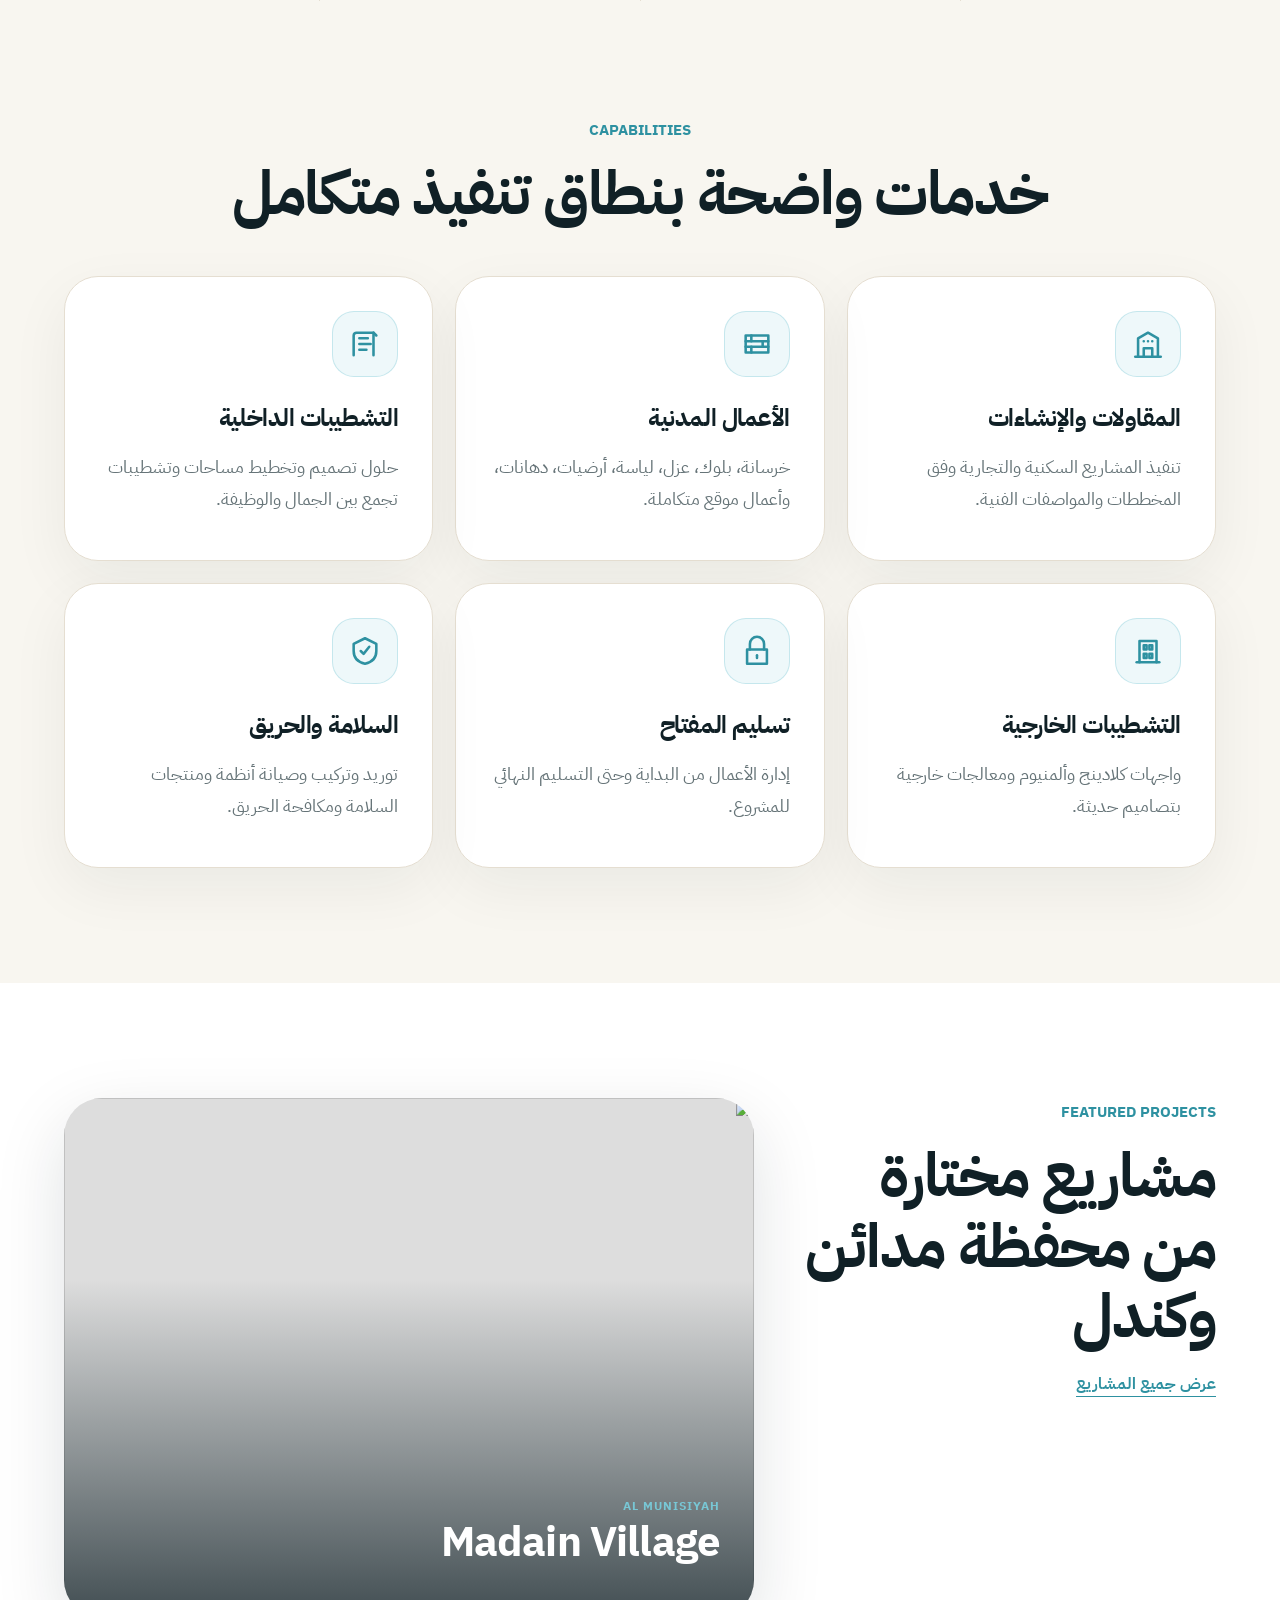
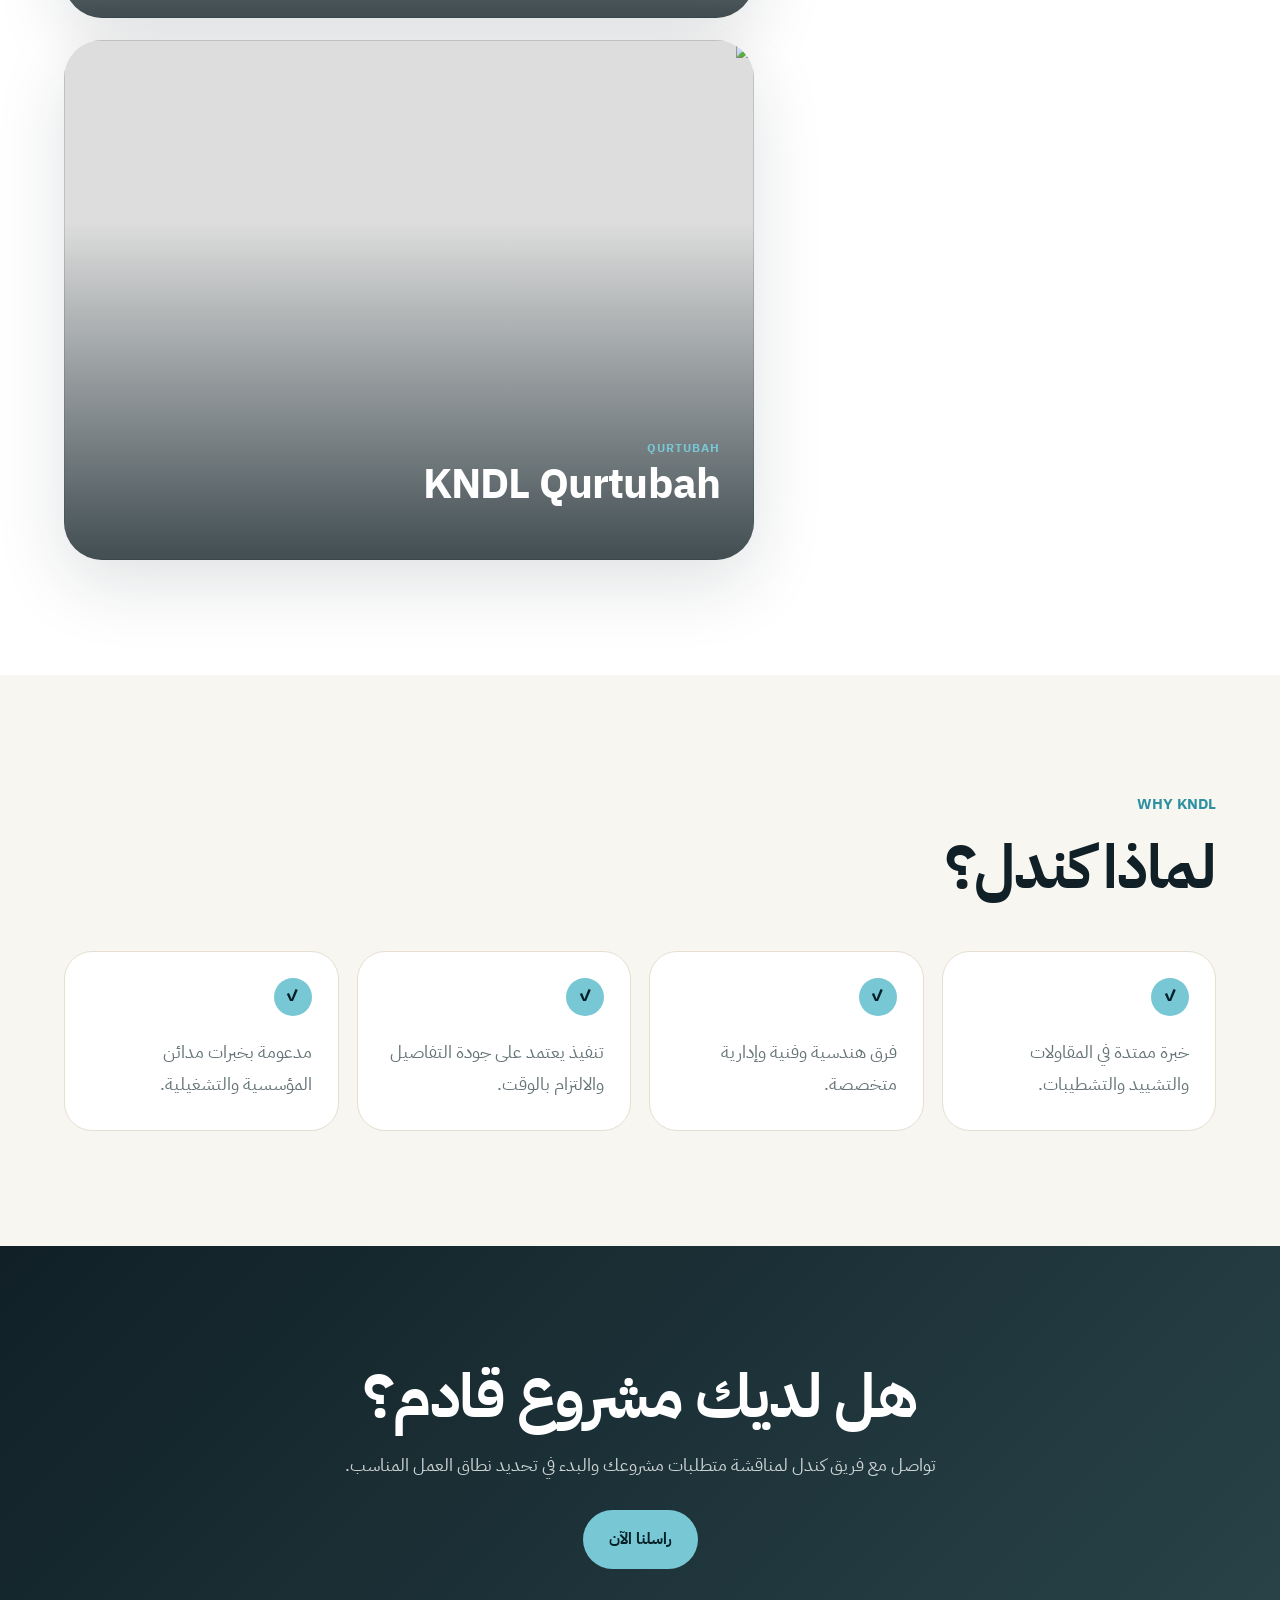
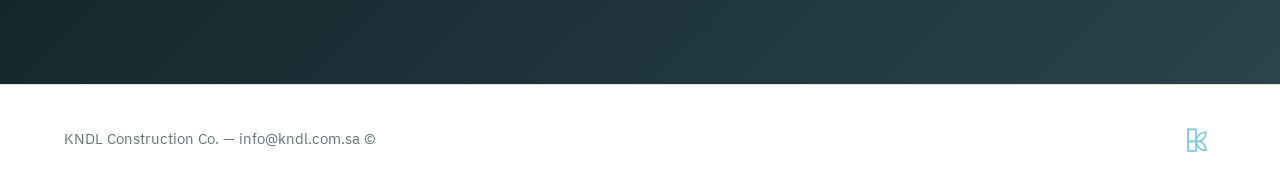
==== commit 3bd21366: "Translate ABOUT KNDL eyebrow, center editorial text vertically" ====
--- a/index.html
+++ b/index.html
@@ -54,7 +54,7 @@
     </section>
 
     <section class="editorial section reveal">
-      <div class="editorial-title"><span class="eyebrow">ABOUT KNDL</span><h2><span data-lang="ar">تنفيذ هندسي يوازن بين الجودة، الوقت، والتفاصيل.</span><span data-lang="en">Engineering execution that balances quality, time, and detail.</span></h2></div>
+      <div class="editorial-title"><span class="eyebrow"><span data-lang="ar">عن كندل</span><span data-lang="en">ABOUT KNDL</span></span><h2><span data-lang="ar">تنفيذ هندسي يوازن بين الجودة، الوقت، والتفاصيل.</span><span data-lang="en">Engineering execution that balances quality, time, and detail.</span></h2></div>
       <div class="editorial-text"><p><span data-lang="ar">بدأت كندل عام 2002 في توريد المواد وأعمال المقاولات والصيانة ومكافحة الحريق والسلامة، ثم توسعت لتصبح شركة متخصصة في الإنشاءات وأعمال التشطيبات الداخلية والخارجية داخل وخارج المملكة.</span><span data-lang="en">KNDL started in 2002 supplying materials, contracting, maintenance, fire protection, and safety services, then expanded to become a specialist in construction and interior/exterior fit-out works inside and outside the Kingdom.</span></p></div>
     </section>
 
--- a/styles.css
+++ b/styles.css
@@ -1,4 +1,4 @@
-:root{--bg:#f8f6f0;--paper:#fff;--text:#14252b;--muted:#667478;--line:#e5ded1;--blue:#78c7d5;--blue-dark:#2e91a1;--brown:#7b3218;--charcoal:#102026;--sand:#d9c8ad}*{box-sizing:border-box}html{scroll-behavior:smooth}body{margin:0;background:var(--bg);color:var(--text);font-family:'IBM Plex Sans Arabic','Inter',sans-serif;line-height:1.8}a{text-decoration:none;color:inherit}img{max-width:100%;display:block}.site-header{position:fixed;top:0;left:0;right:0;z-index:99;height:84px;padding:0 5vw;display:flex;align-items:center;justify-content:space-between;gap:24px;background:rgba(248,246,240,.94);backdrop-filter:blur(18px);border-bottom:1px solid rgba(229,222,209,.8)}.logo img{height:48px;width:auto}.nav{display:flex;gap:22px;font-size:15px;font-weight:700;color:#354449}.nav a{padding:28px 0;position:relative}.nav a:after{content:"";position:absolute;right:0;bottom:20px;width:0;height:2px;background:var(--blue-dark);transition:.25s}.nav a:hover:after,.nav a.active:after{width:100%}.header-cta{padding:10px 18px;border:1px solid var(--line);border-radius:999px;background:#fff;font-size:14px;font-weight:800}.video-hero{height:100vh;min-height:760px;position:relative;overflow:hidden;display:flex;align-items:flex-end}.hero-bg{position:absolute;inset:0;background-image:url('https://images.unsplash.com/photo-1518005020951-eccb494ad742?q=80&w=1800&auto=format&fit=crop');background-size:cover;background-position:center}.video-overlay{position:absolute;inset:0;background:linear-gradient(90deg,rgba(16,32,38,.25),rgba(16,32,38,.85)),linear-gradient(0deg,rgba(16,32,38,.75),rgba(16,32,38,.08) 55%)}.hero-panel{position:relative;z-index:2;width:min(940px,90vw);margin:0 auto 12vh 5vw;color:#fff}.lang-ar .hero-panel{margin:0 5vw 12vh auto}.hero-badges{position:absolute;inset-inline-start:5vw;bottom:6vh;z-index:3;display:flex;gap:18px;flex-wrap:wrap}.hero-badges span{color:rgba(255,255,255,.75);font-size:13px;font-weight:700;letter-spacing:.04em}.eyebrow{display:inline-block;font-family:'Inter',sans-serif;font-size:13px;letter-spacing:.1em;text-transform:uppercase;font-weight:800;color:var(--blue-dark);margin-bottom:14px}.eyebrow.light{color:var(--blue)}h1,h2,h3{margin:0 0 18px;line-height:1.15;letter-spacing:-.02em}h1{font-size:clamp(48px,7.5vw,102px);max-width:920px;color:#fff}h2{font-size:clamp(30px,4.8vw,64px);color:var(--charcoal)}h3{font-size:24px;color:var(--charcoal)}p{font-size:18px;color:var(--muted);margin:0}.hero-panel p{font-size:23px;max-width:790px;color:rgba(255,255,255,.88)}.actions{display:flex;gap:14px;margin-top:34px;flex-wrap:wrap}.btn{display:inline-flex;align-items:center;justify-content:center;padding:14px 25px;border-radius:999px;font-weight:800;border:1px solid transparent;transition:.25s}.primary{background:var(--blue);color:#062027}.primary:hover{background:var(--blue-dark);color:#fff;transform:translateY(-2px)}.ghost{background:rgba(255,255,255,.13);border-color:rgba(255,255,255,.35);color:#fff}.ghost:hover{background:#fff;color:var(--charcoal)}.section{padding:115px 5vw}.editorial{display:grid;grid-template-columns:1fr 1.05fr;gap:80px;background:#fff}.editorial-title h2{max-width:720px}.editorial-text p{font-size:25px;color:#39464a}.metrics{display:grid;grid-template-columns:repeat(4,1fr);gap:1px;background:var(--line)}.metrics div{background:#f8f6f0;padding:50px 5vw 50px 34px}.metrics strong{font-family:'Inter',sans-serif;display:block;font-size:54px;line-height:1;color:var(--blue-dark);margin-bottom:14px}.metrics small{font-size:17px;color:#596468;font-weight:800}.section-head{max-width:880px;margin-bottom:48px}.section-head.center{text-align:center;margin-inline:auto}.section-head.center p{margin:auto}.section-head p{max-width:760px}.icon-grid{display:grid;grid-template-columns:repeat(3,1fr);gap:22px}.icon-grid article{background:#fff;border:1px solid var(--line);border-radius:34px;padding:34px;min-height:285px;box-shadow:0 20px 60px rgba(16,32,38,.06);transition:.25s}.icon-grid article:hover{transform:translateY(-6px);box-shadow:0 28px 90px rgba(16,32,38,.11)}.icon{width:66px;height:66px;border-radius:22px;background:#eef8fa;display:flex;align-items:center;justify-content:center;margin-bottom:28px;border:1px solid rgba(120,199,213,.35)}.icon svg{width:34px;height:34px;stroke:var(--blue-dark);stroke-width:1.8;fill:none;stroke-linecap:round;stroke-linejoin:round}.icon-grid article:hover .icon{background:var(--blue);border-color:var(--blue)}.icon-grid article:hover .icon svg{stroke:#fff}.showcase{padding:115px 5vw;background:#fff;display:grid;grid-template-columns:.75fr 1.25fr;gap:48px;align-items:start}.showcase-copy{position:sticky;top:120px}.showcase-copy p{margin-bottom:28px}.showcase-grid{display:grid;gap:22px}.wide-card{position:relative;min-height:520px;border-radius:38px;overflow:hidden;background:#ddd;display:flex;align-items:flex-end;box-shadow:0 24px 70px rgba(16,32,38,.13)}.wide-card img{position:absolute;inset:0;width:100%;height:100%;object-fit:cover;transition:.55s}.wide-card:after{content:"";position:absolute;inset:0;background:linear-gradient(0deg,rgba(16,32,38,.76),transparent 65%)}.wide-card div{position:relative;z-index:2;color:#fff;padding:34px}.wide-card span{display:block;color:var(--blue);font-weight:900;text-transform:uppercase;letter-spacing:.08em;font-size:12px}.wide-card h3{font-size:42px;color:#fff}.wide-card:hover img{transform:scale(1.06)}.text-link{color:var(--blue-dark);font-weight:900;border-bottom:1px solid currentColor}.check-grid{display:grid;grid-template-columns:repeat(4,1fr);gap:18px}.check-grid div{background:#fff;border:1px solid var(--line);border-radius:28px;padding:26px;min-height:180px}.check-grid>div>span{width:38px;height:38px;border-radius:50%;background:var(--blue);display:flex;align-items:center;justify-content:center;font-weight:900;margin-bottom:20px;color:#062027}.cta{text-align:center;background:linear-gradient(135deg,#102026,#29444a);color:#fff}.cta h2{color:#fff}.cta p{color:rgba(255,255,255,.78);max-width:680px;margin:0 auto 28px}.site-footer{padding:34px 5vw;display:flex;align-items:center;justify-content:space-between;background:#fff;border-top:1px solid var(--line)}.site-footer img{height:42px}.site-footer p{font-size:15px}.page-hero{min-height:55vh;background:#fff;display:flex;align-items:flex-end;padding:150px 5vw 70px;border-bottom:1px solid var(--line)}.page-hero h1{color:var(--charcoal);font-size:clamp(44px,6vw,82px)}.page-hero p{max-width:790px;font-size:22px}.grid-2{display:grid;grid-template-columns:1fr 1fr;gap:28px}.feature-grid{display:grid;grid-template-columns:repeat(3,1fr);gap:20px}.feature-grid article,.content-card,.contact-box{background:#fff;border:1px solid var(--line);border-radius:30px;padding:34px;box-shadow:0 20px 60px rgba(16,32,38,.05)}.service-list{display:grid;grid-template-columns:repeat(3,1fr);gap:14px}.service-list a,.service-box{background:#fff;border:1px solid var(--line);padding:26px;border-radius:24px;font-size:22px;font-weight:800;color:var(--charcoal)}.project-list{display:grid;grid-template-columns:repeat(2,1fr);gap:24px}.project-card{position:relative;min-height:430px;border-radius:34px;overflow:hidden;background:#ddd;display:flex;align-items:flex-end;box-shadow:0 24px 70px rgba(16,32,38,.14)}.project-card img{position:absolute;inset:0;width:100%;height:100%;object-fit:cover}.project-card:after{content:"";position:absolute;inset:0;background:linear-gradient(0deg,rgba(16,32,38,.82),transparent 64%)}.project-card div{position:relative;z-index:2;padding:30px}.project-card span{display:block;color:var(--blue);font-weight:800;text-transform:uppercase;letter-spacing:.08em;font-size:12px}.project-card h3{color:#fff;font-size:30px}.project-card p{color:rgba(255,255,255,.86)}.form{display:grid;gap:14px}.form input,.form textarea{width:100%;padding:16px 18px;border:1px solid var(--line);border-radius:18px;background:#fff;font:inherit}.form textarea{min-height:150px}.contact-box a{color:var(--blue-dark);font-weight:800}.project-hero{padding:160px 5vw 70px;background:#f0eee8;min-height:60vh;display:flex;align-items:flex-end}.project-hero h1{color:var(--charcoal);font-size:clamp(52px,7vw,96px)}.project-hero p{max-width:760px;font-size:22px}.magazine-projects{padding:70px 5vw 115px;background:#e9e6df;display:grid;gap:42px}.mag-card{background:#fff;min-height:430px;box-shadow:0 22px 60px rgba(16,32,38,.16);display:grid;overflow:hidden}.mag-card.horizontal{grid-template-columns:.85fr 1.15fr}.mag-card.split{grid-template-columns:1.1fr .9fr}.mag-card.reverse{grid-template-columns:.9fr 1.1fr}.mag-text{padding:58px;position:relative;display:flex;flex-direction:column;justify-content:center}.mag-no{position:absolute;top:28px;left:34px;font-family:'Inter',sans-serif;font-size:52px;font-weight:900;color:#111;line-height:1;writing-mode:vertical-rl}.mag-text h2{font-size:clamp(34px,4.5vw,64px)}.mag-text p{max-width:560px}.mag-image{min-height:430px}.mag-image img{width:100%;height:100%;object-fit:cover;filter:saturate(.85)}.mag-grid{display:grid;grid-template-columns:repeat(2,1fr);gap:42px}.mini-mag{background:#fff;box-shadow:0 22px 60px rgba(16,32,38,.14);padding:28px;min-height:440px;position:relative}.mini-mag img{height:230px;width:100%;object-fit:cover;margin-bottom:26px;filter:saturate(.85)}.mini-mag>span{position:absolute;top:242px;left:32px;font-family:'Inter',sans-serif;font-size:46px;font-weight:900;color:#111}.mini-mag h3{font-size:28px;margin-top:20px}.mini-mag p{max-width:460px}/* Project tags */
+:root{--bg:#f8f6f0;--paper:#fff;--text:#14252b;--muted:#667478;--line:#e5ded1;--blue:#78c7d5;--blue-dark:#2e91a1;--brown:#7b3218;--charcoal:#102026;--sand:#d9c8ad}*{box-sizing:border-box}html{scroll-behavior:smooth}body{margin:0;background:var(--bg);color:var(--text);font-family:'IBM Plex Sans Arabic','Inter',sans-serif;line-height:1.8}a{text-decoration:none;color:inherit}img{max-width:100%;display:block}.site-header{position:fixed;top:0;left:0;right:0;z-index:99;height:84px;padding:0 5vw;display:flex;align-items:center;justify-content:space-between;gap:24px;background:rgba(248,246,240,.94);backdrop-filter:blur(18px);border-bottom:1px solid rgba(229,222,209,.8)}.logo img{height:48px;width:auto}.nav{display:flex;gap:22px;font-size:15px;font-weight:700;color:#354449}.nav a{padding:28px 0;position:relative}.nav a:after{content:"";position:absolute;right:0;bottom:20px;width:0;height:2px;background:var(--blue-dark);transition:.25s}.nav a:hover:after,.nav a.active:after{width:100%}.header-cta{padding:10px 18px;border:1px solid var(--line);border-radius:999px;background:#fff;font-size:14px;font-weight:800}.video-hero{height:100vh;min-height:760px;position:relative;overflow:hidden;display:flex;align-items:flex-end}.hero-bg{position:absolute;inset:0;background-image:url('https://images.unsplash.com/photo-1518005020951-eccb494ad742?q=80&w=1800&auto=format&fit=crop');background-size:cover;background-position:center}.video-overlay{position:absolute;inset:0;background:linear-gradient(90deg,rgba(16,32,38,.25),rgba(16,32,38,.85)),linear-gradient(0deg,rgba(16,32,38,.75),rgba(16,32,38,.08) 55%)}.hero-panel{position:relative;z-index:2;width:min(940px,90vw);margin:0 auto 12vh 5vw;color:#fff}.lang-ar .hero-panel{margin:0 5vw 12vh auto}.hero-badges{position:absolute;inset-inline-start:5vw;bottom:6vh;z-index:3;display:flex;gap:18px;flex-wrap:wrap}.hero-badges span{color:rgba(255,255,255,.75);font-size:13px;font-weight:700;letter-spacing:.04em}.eyebrow{display:inline-block;font-family:'Inter',sans-serif;font-size:13px;letter-spacing:.1em;text-transform:uppercase;font-weight:800;color:var(--blue-dark);margin-bottom:14px}.lang-ar .eyebrow{font-family:'IBM Plex Sans Arabic',sans-serif;font-size:15px;letter-spacing:0;text-transform:none}.eyebrow.light{color:var(--blue)}h1,h2,h3{margin:0 0 18px;line-height:1.15;letter-spacing:-.02em}h1{font-size:clamp(48px,7.5vw,102px);max-width:920px;color:#fff}h2{font-size:clamp(30px,4.8vw,64px);color:var(--charcoal)}h3{font-size:24px;color:var(--charcoal)}p{font-size:18px;color:var(--muted);margin:0}.hero-panel p{font-size:23px;max-width:790px;color:rgba(255,255,255,.88)}.actions{display:flex;gap:14px;margin-top:34px;flex-wrap:wrap}.btn{display:inline-flex;align-items:center;justify-content:center;padding:14px 25px;border-radius:999px;font-weight:800;border:1px solid transparent;transition:.25s}.primary{background:var(--blue);color:#062027}.primary:hover{background:var(--blue-dark);color:#fff;transform:translateY(-2px)}.ghost{background:rgba(255,255,255,.13);border-color:rgba(255,255,255,.35);color:#fff}.ghost:hover{background:#fff;color:var(--charcoal)}.section{padding:115px 5vw}.editorial{display:grid;grid-template-columns:1fr 1.05fr;gap:80px;background:#fff;align-items:center}.editorial-title h2{max-width:720px}.editorial-text p{font-size:25px;color:#39464a}.metrics{display:grid;grid-template-columns:repeat(4,1fr);gap:1px;background:var(--line)}.metrics div{background:#f8f6f0;padding:50px 5vw 50px 34px}.metrics strong{font-family:'Inter',sans-serif;display:block;font-size:54px;line-height:1;color:var(--blue-dark);margin-bottom:14px}.metrics small{font-size:17px;color:#596468;font-weight:800}.section-head{max-width:880px;margin-bottom:48px}.section-head.center{text-align:center;margin-inline:auto}.section-head.center p{margin:auto}.section-head p{max-width:760px}.icon-grid{display:grid;grid-template-columns:repeat(3,1fr);gap:22px}.icon-grid article{background:#fff;border:1px solid var(--line);border-radius:34px;padding:34px;min-height:285px;box-shadow:0 20px 60px rgba(16,32,38,.06);transition:.25s}.icon-grid article:hover{transform:translateY(-6px);box-shadow:0 28px 90px rgba(16,32,38,.11)}.icon{width:66px;height:66px;border-radius:22px;background:#eef8fa;display:flex;align-items:center;justify-content:center;margin-bottom:28px;border:1px solid rgba(120,199,213,.35)}.icon svg{width:34px;height:34px;stroke:var(--blue-dark);stroke-width:1.8;fill:none;stroke-linecap:round;stroke-linejoin:round}.icon-grid article:hover .icon{background:var(--blue);border-color:var(--blue)}.icon-grid article:hover .icon svg{stroke:#fff}.showcase{padding:115px 5vw;background:#fff;display:grid;grid-template-columns:.75fr 1.25fr;gap:48px;align-items:start}.showcase-copy{position:sticky;top:120px}.showcase-copy p{margin-bottom:28px}.showcase-grid{display:grid;gap:22px}.wide-card{position:relative;min-height:520px;border-radius:38px;overflow:hidden;background:#ddd;display:flex;align-items:flex-end;box-shadow:0 24px 70px rgba(16,32,38,.13)}.wide-card img{position:absolute;inset:0;width:100%;height:100%;object-fit:cover;transition:.55s}.wide-card:after{content:"";position:absolute;inset:0;background:linear-gradient(0deg,rgba(16,32,38,.76),transparent 65%)}.wide-card div{position:relative;z-index:2;color:#fff;padding:34px}.wide-card span{display:block;color:var(--blue);font-weight:900;text-transform:uppercase;letter-spacing:.08em;font-size:12px}.wide-card h3{font-size:42px;color:#fff}.wide-card:hover img{transform:scale(1.06)}.text-link{color:var(--blue-dark);font-weight:900;border-bottom:1px solid currentColor}.check-grid{display:grid;grid-template-columns:repeat(4,1fr);gap:18px}.check-grid div{background:#fff;border:1px solid var(--line);border-radius:28px;padding:26px;min-height:180px}.check-grid>div>span{width:38px;height:38px;border-radius:50%;background:var(--blue);display:flex;align-items:center;justify-content:center;font-weight:900;margin-bottom:20px;color:#062027}.cta{text-align:center;background:linear-gradient(135deg,#102026,#29444a);color:#fff}.cta h2{color:#fff}.cta p{color:rgba(255,255,255,.78);max-width:680px;margin:0 auto 28px}.site-footer{padding:34px 5vw;display:flex;align-items:center;justify-content:space-between;background:#fff;border-top:1px solid var(--line)}.site-footer img{height:42px}.site-footer p{font-size:15px}.page-hero{min-height:55vh;background:#fff;display:flex;align-items:flex-end;padding:150px 5vw 70px;border-bottom:1px solid var(--line)}.page-hero h1{color:var(--charcoal);font-size:clamp(44px,6vw,82px)}.page-hero p{max-width:790px;font-size:22px}.grid-2{display:grid;grid-template-columns:1fr 1fr;gap:28px}.feature-grid{display:grid;grid-template-columns:repeat(3,1fr);gap:20px}.feature-grid article,.content-card,.contact-box{background:#fff;border:1px solid var(--line);border-radius:30px;padding:34px;box-shadow:0 20px 60px rgba(16,32,38,.05)}.service-list{display:grid;grid-template-columns:repeat(3,1fr);gap:14px}.service-list a,.service-box{background:#fff;border:1px solid var(--line);padding:26px;border-radius:24px;font-size:22px;font-weight:800;color:var(--charcoal)}.project-list{display:grid;grid-template-columns:repeat(2,1fr);gap:24px}.project-card{position:relative;min-height:430px;border-radius:34px;overflow:hidden;background:#ddd;display:flex;align-items:flex-end;box-shadow:0 24px 70px rgba(16,32,38,.14)}.project-card img{position:absolute;inset:0;width:100%;height:100%;object-fit:cover}.project-card:after{content:"";position:absolute;inset:0;background:linear-gradient(0deg,rgba(16,32,38,.82),transparent 64%)}.project-card div{position:relative;z-index:2;padding:30px}.project-card span{display:block;color:var(--blue);font-weight:800;text-transform:uppercase;letter-spacing:.08em;font-size:12px}.project-card h3{color:#fff;font-size:30px}.project-card p{color:rgba(255,255,255,.86)}.form{display:grid;gap:14px}.form input,.form textarea{width:100%;padding:16px 18px;border:1px solid var(--line);border-radius:18px;background:#fff;font:inherit}.form textarea{min-height:150px}.contact-box a{color:var(--blue-dark);font-weight:800}.project-hero{padding:160px 5vw 70px;background:#f0eee8;min-height:60vh;display:flex;align-items:flex-end}.project-hero h1{color:var(--charcoal);font-size:clamp(52px,7vw,96px)}.project-hero p{max-width:760px;font-size:22px}.magazine-projects{padding:70px 5vw 115px;background:#e9e6df;display:grid;gap:42px}.mag-card{background:#fff;min-height:430px;box-shadow:0 22px 60px rgba(16,32,38,.16);display:grid;overflow:hidden}.mag-card.horizontal{grid-template-columns:.85fr 1.15fr}.mag-card.split{grid-template-columns:1.1fr .9fr}.mag-card.reverse{grid-template-columns:.9fr 1.1fr}.mag-text{padding:58px;position:relative;display:flex;flex-direction:column;justify-content:center}.mag-no{position:absolute;top:28px;left:34px;font-family:'Inter',sans-serif;font-size:52px;font-weight:900;color:#111;line-height:1;writing-mode:vertical-rl}.mag-text h2{font-size:clamp(34px,4.5vw,64px)}.mag-text p{max-width:560px}.mag-image{min-height:430px}.mag-image img{width:100%;height:100%;object-fit:cover;filter:saturate(.85)}.mag-grid{display:grid;grid-template-columns:repeat(2,1fr);gap:42px}.mini-mag{background:#fff;box-shadow:0 22px 60px rgba(16,32,38,.14);padding:28px;min-height:440px;position:relative}.mini-mag img{height:230px;width:100%;object-fit:cover;margin-bottom:26px;filter:saturate(.85)}.mini-mag>span{position:absolute;top:242px;left:32px;font-family:'Inter',sans-serif;font-size:46px;font-weight:900;color:#111}.mini-mag h3{font-size:28px;margin-top:20px}.mini-mag p{max-width:460px}/* Project tags */
 .project-tags{display:flex;flex-wrap:wrap;gap:8px;margin-top:20px}
 .proj-tag{padding:6px 14px;border-radius:999px;background:#eef8fa;border:1px solid rgba(120,199,213,.4);font-size:13px;font-weight:700;color:var(--blue-dark)}
 .mag-card .project-tags .proj-tag{background:rgba(255,255,255,.12);border-color:rgba(255,255,255,.25);color:rgba(255,255,255,.9)}
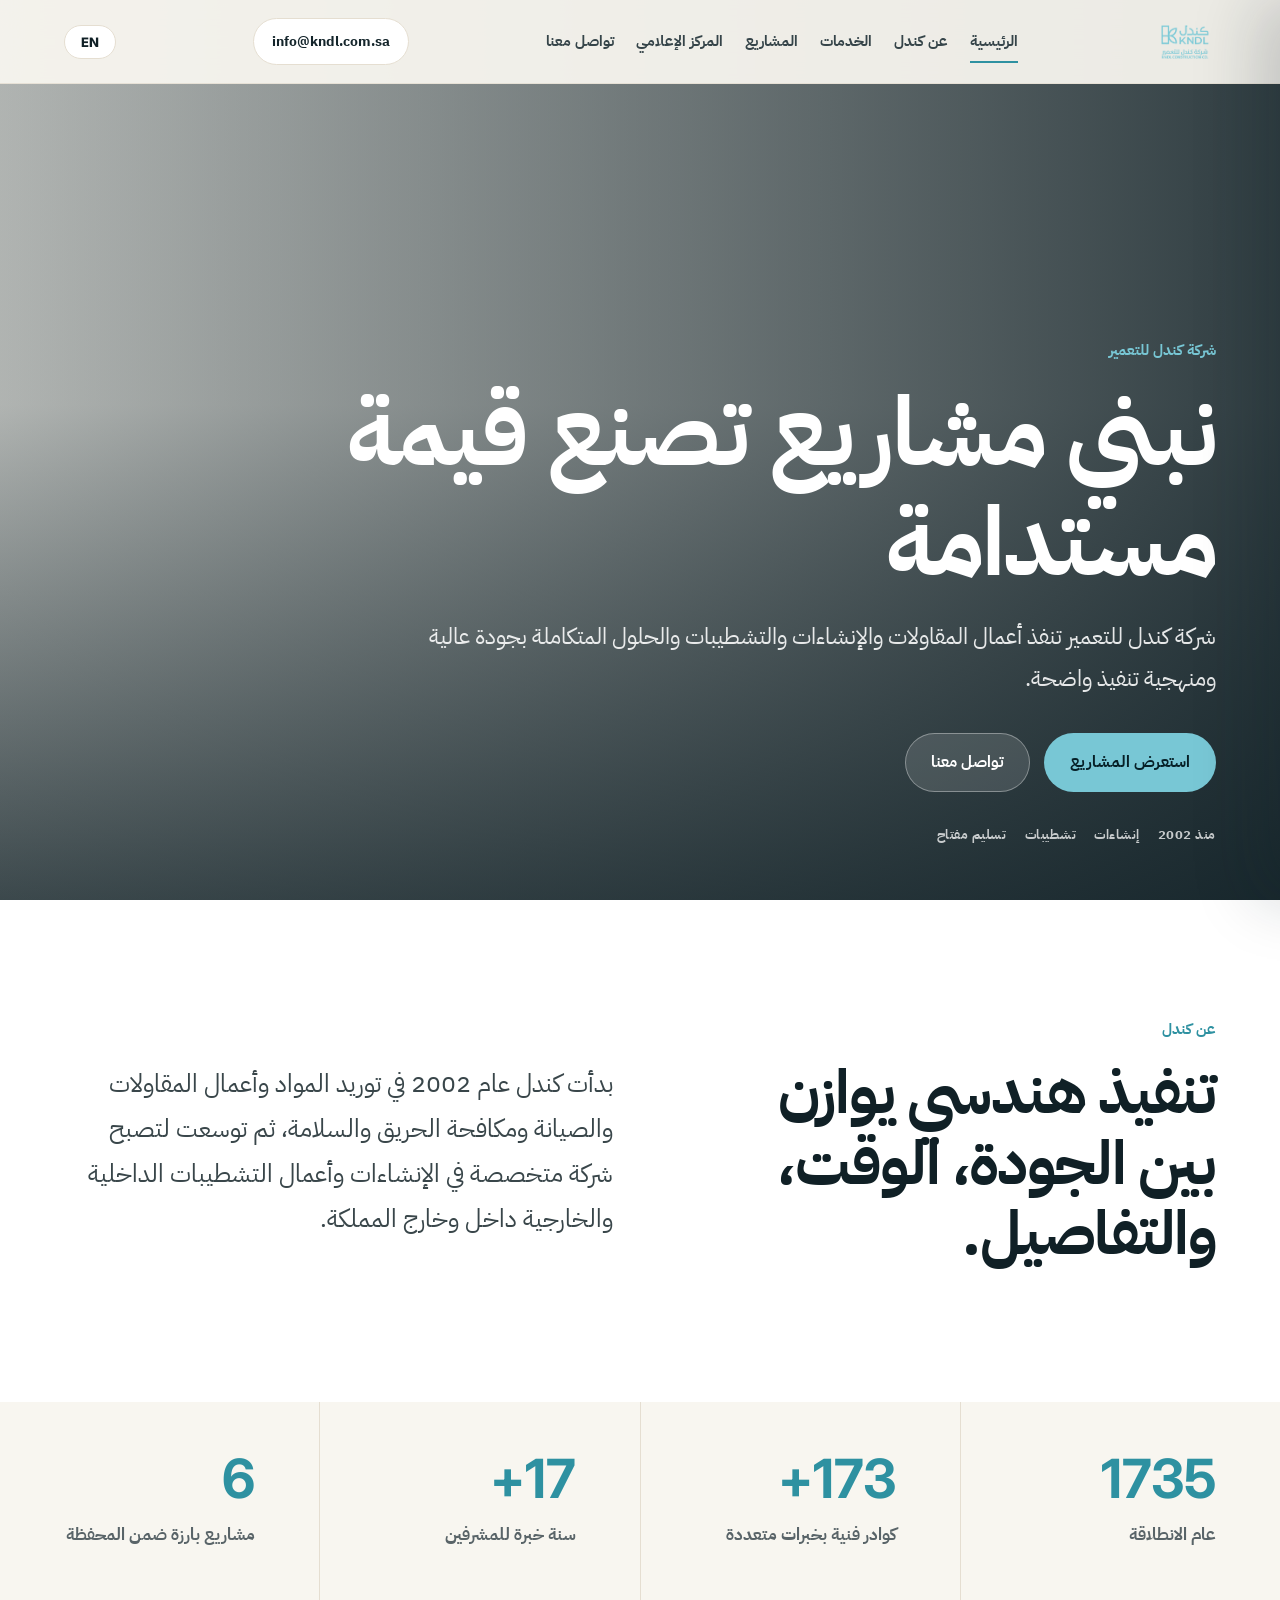
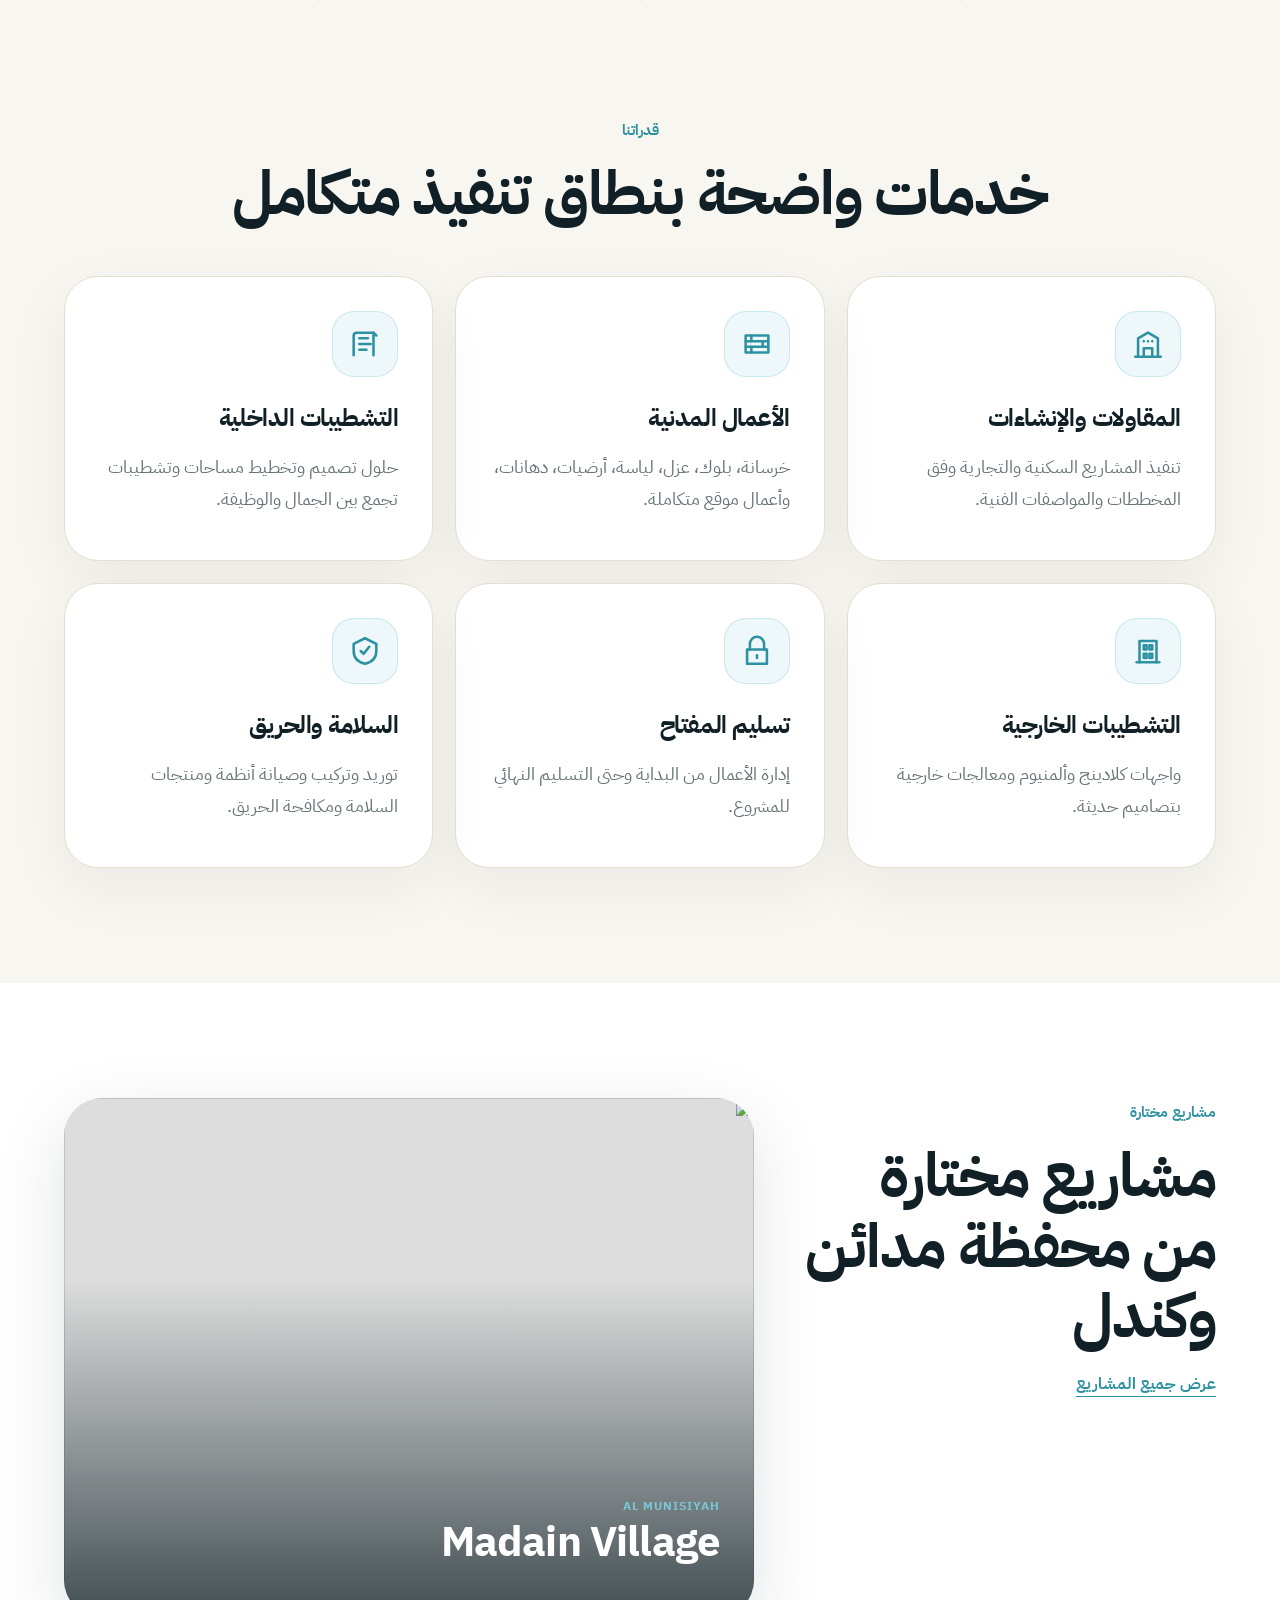
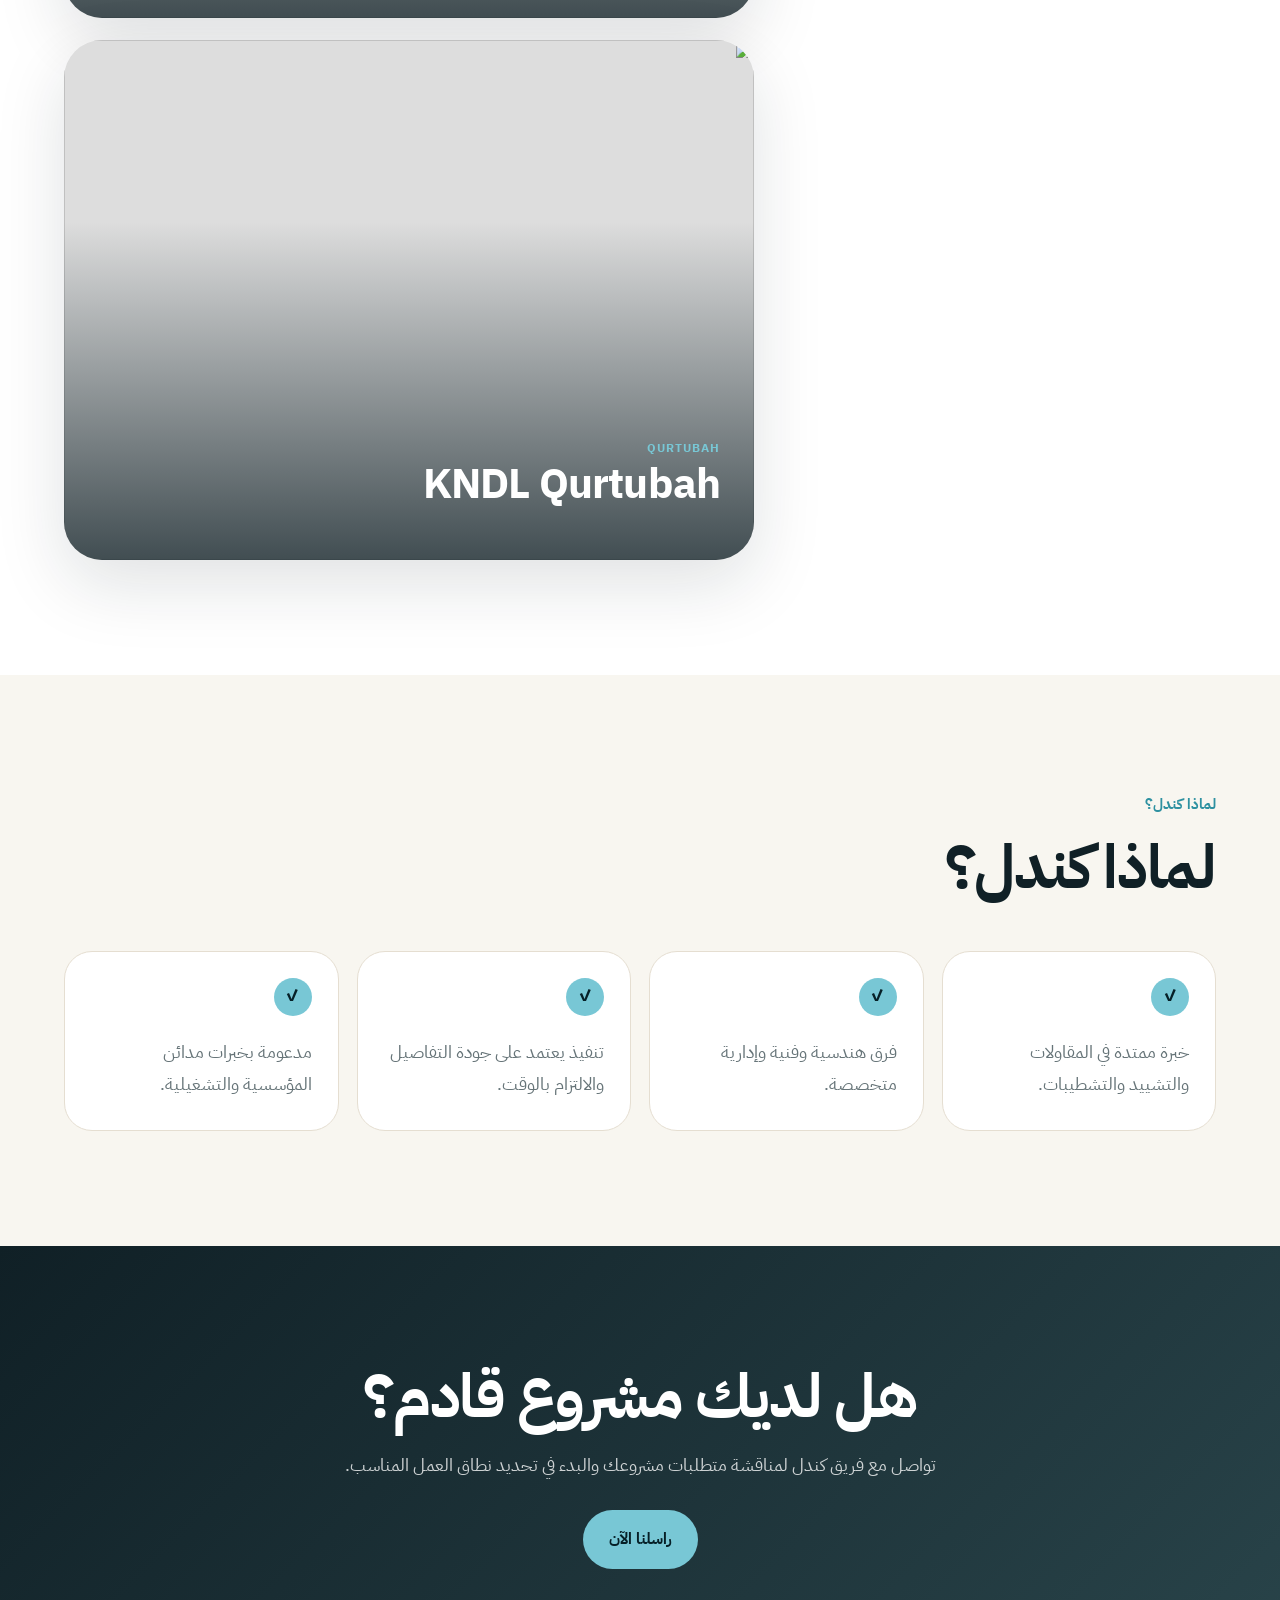
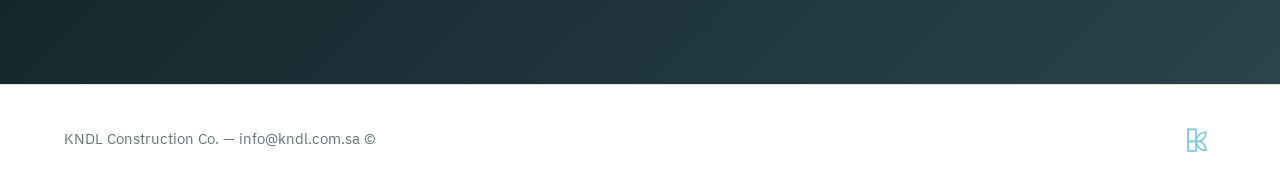
==== commit 3bb0b6ff: "Translate all eyebrow labels to Arabic in index.html" ====
--- a/index.html
+++ b/index.html
@@ -66,7 +66,7 @@
     </section>
 
     <section class="section reveal">
-      <div class="section-head center"><span class="eyebrow">CAPABILITIES</span><h2><span data-lang="ar">خدمات واضحة بنطاق تنفيذ متكامل</span><span data-lang="en">Clear Services with Integrated Scope</span></h2></div>
+      <div class="section-head center"><span class="eyebrow"><span data-lang="ar">قدراتنا</span><span data-lang="en">CAPABILITIES</span></span><h2><span data-lang="ar">خدمات واضحة بنطاق تنفيذ متكامل</span><span data-lang="en">Clear Services with Integrated Scope</span></h2></div>
       <div class="icon-grid">
         <article><div class="icon"><svg viewBox="0 0 24 24"><path d="M3 21h18"/><path d="M5 21V8l7-4 7 4v13"/><path d="M9 21v-6h6v6"/><path d="M9 10h.01M12 10h.01M15 10h.01"/></svg></div><h3><span data-lang="ar">المقاولات والإنشاءات</span><span data-lang="en">Contracting & Construction</span></h3><p><span data-lang="ar">تنفيذ المشاريع السكنية والتجارية وفق المخططات والمواصفات الفنية.</span><span data-lang="en">Executing residential and commercial projects according to technical plans and specifications.</span></p></article>
         <article><div class="icon"><svg viewBox="0 0 24 24"><path d="M4 6h16v12H4z"/><path d="M4 10h16M4 14h16"/><path d="M8 6v4M16 10v4M8 14v4"/></svg></div><h3><span data-lang="ar">الأعمال المدنية</span><span data-lang="en">Civil Works</span></h3><p><span data-lang="ar">خرسانة، بلوك، عزل، لياسة، أرضيات، دهانات، وأعمال موقع متكاملة.</span><span data-lang="en">Concrete, block, insulation, plastering, flooring, painting, and integrated site works.</span></p></article>
@@ -78,7 +78,7 @@
     </section>
 
     <section class="showcase reveal">
-      <div class="showcase-copy"><span class="eyebrow">FEATURED PROJECTS</span><h2><span data-lang="ar">مشاريع مختارة من محفظة مدائن وكندل</span><span data-lang="en">Selected Projects from Madain &amp; KNDL Portfolio</span></h2><a class="text-link" href="projects.html"><span data-lang="ar">عرض جميع المشاريع</span><span data-lang="en">View All Projects</span></a></div>
+      <div class="showcase-copy"><span class="eyebrow"><span data-lang="ar">مشاريع مختارة</span><span data-lang="en">FEATURED PROJECTS</span></span><h2><span data-lang="ar">مشاريع مختارة من محفظة مدائن وكندل</span><span data-lang="en">Selected Projects from Madain &amp; KNDL Portfolio</span></h2><a class="text-link" href="projects.html"><span data-lang="ar">عرض جميع المشاريع</span><span data-lang="en">View All Projects</span></a></div>
       <div class="showcase-grid">
         <a href="projects.html#madain-village" class="wide-card"><img src="https://images.unsplash.com/photo-1600607687920-4e2a09cf159d?q=80&w=1500&auto=format&fit=crop"><div><span>Al Munisiyah</span><h3>Madain Village</h3></div></a>
         <a href="projects.html#kndl-qurtubah" class="wide-card"><img src="https://images.unsplash.com/photo-1486406146926-c627a92ad1ab?q=80&w=1500&auto=format&fit=crop"><div><span>Qurtubah</span><h3>KNDL Qurtubah</h3></div></a>
@@ -86,7 +86,7 @@
     </section>
 
     <section class="why section reveal">
-      <div class="section-head"><span class="eyebrow">WHY KNDL</span><h2><span data-lang="ar">لماذا كندل؟</span><span data-lang="en">Why KNDL?</span></h2></div>
+      <div class="section-head"><span class="eyebrow"><span data-lang="ar">لماذا كندل؟</span><span data-lang="en">WHY KNDL</span></span><h2><span data-lang="ar">لماذا كندل؟</span><span data-lang="en">Why KNDL?</span></h2></div>
       <div class="check-grid">
         <div><span>✓</span><p><span data-lang="ar">خبرة ممتدة في المقاولات والتشييد والتشطيبات.</span><span data-lang="en">Extensive experience in contracting, construction, and fit-out.</span></p></div>
         <div><span>✓</span><p><span data-lang="ar">فرق هندسية وفنية وإدارية متخصصة.</span><span data-lang="en">Specialized engineering, technical, and management teams.</span></p></div>
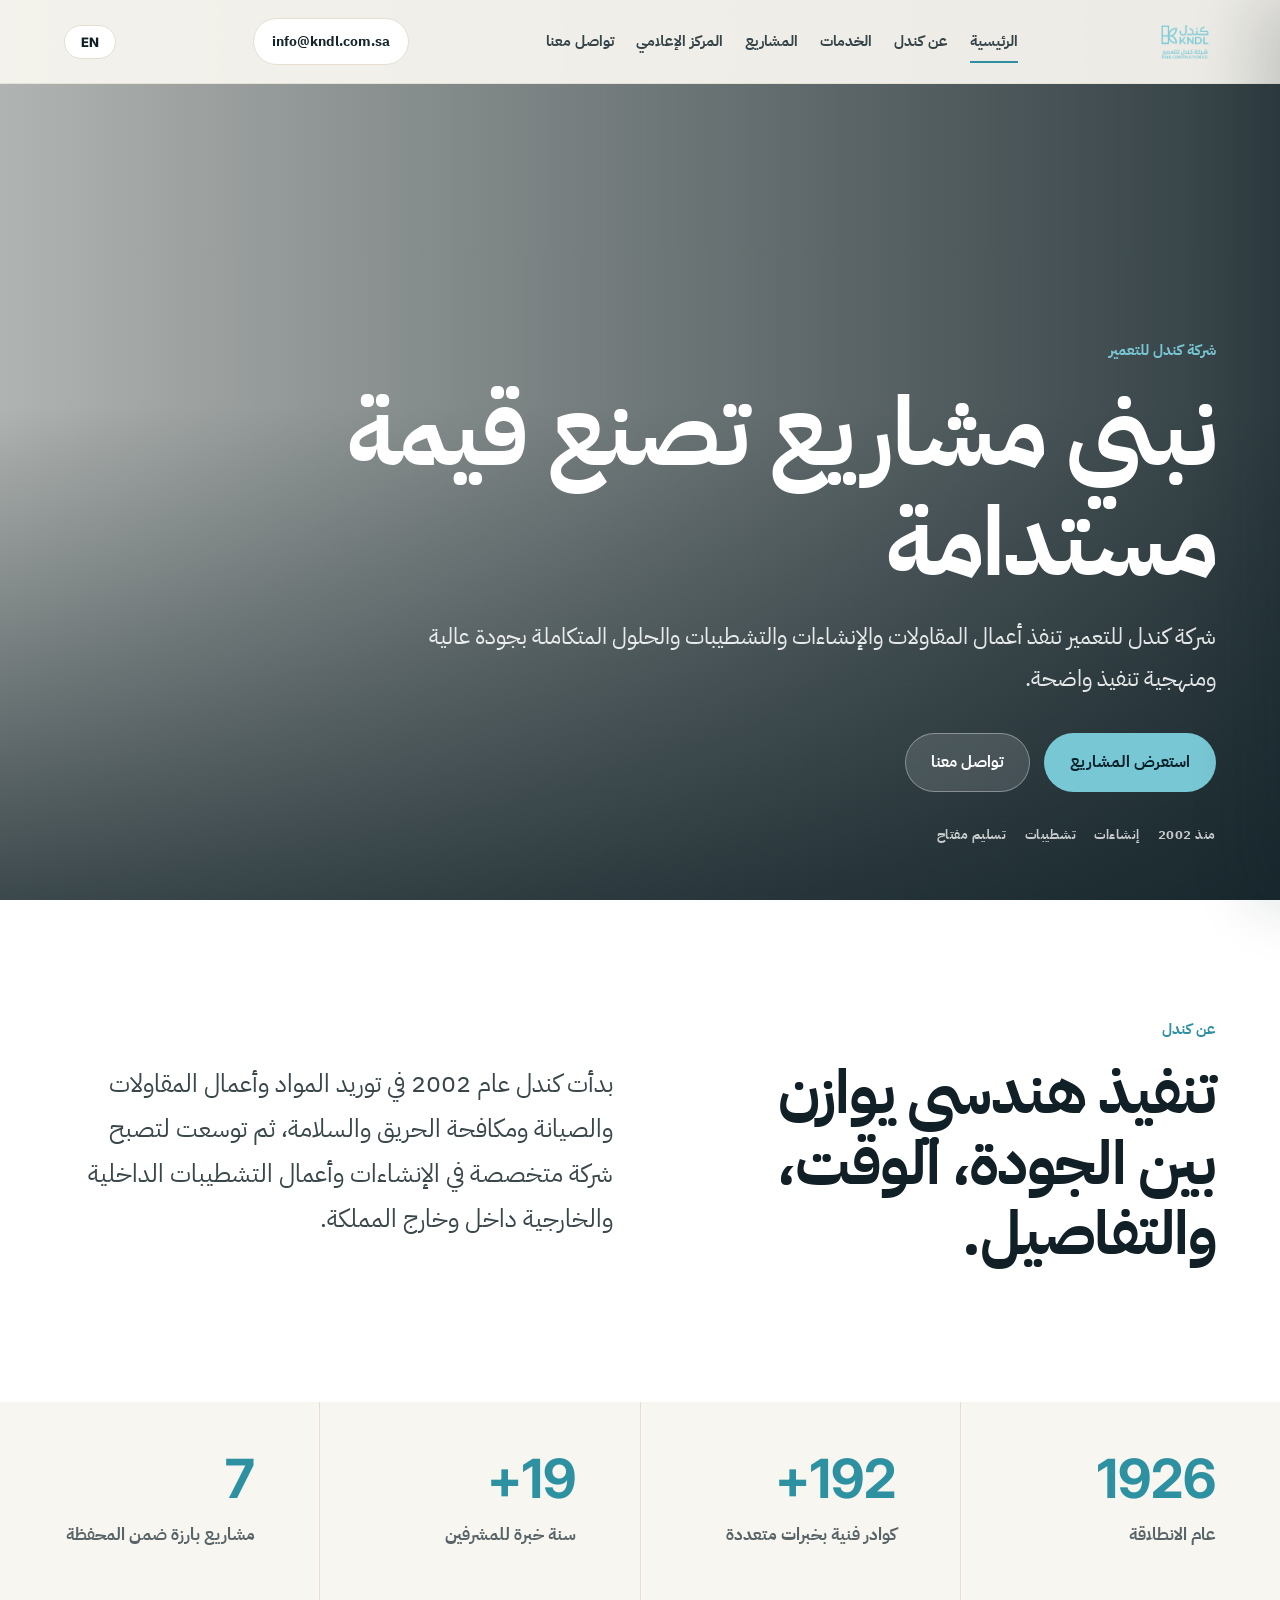
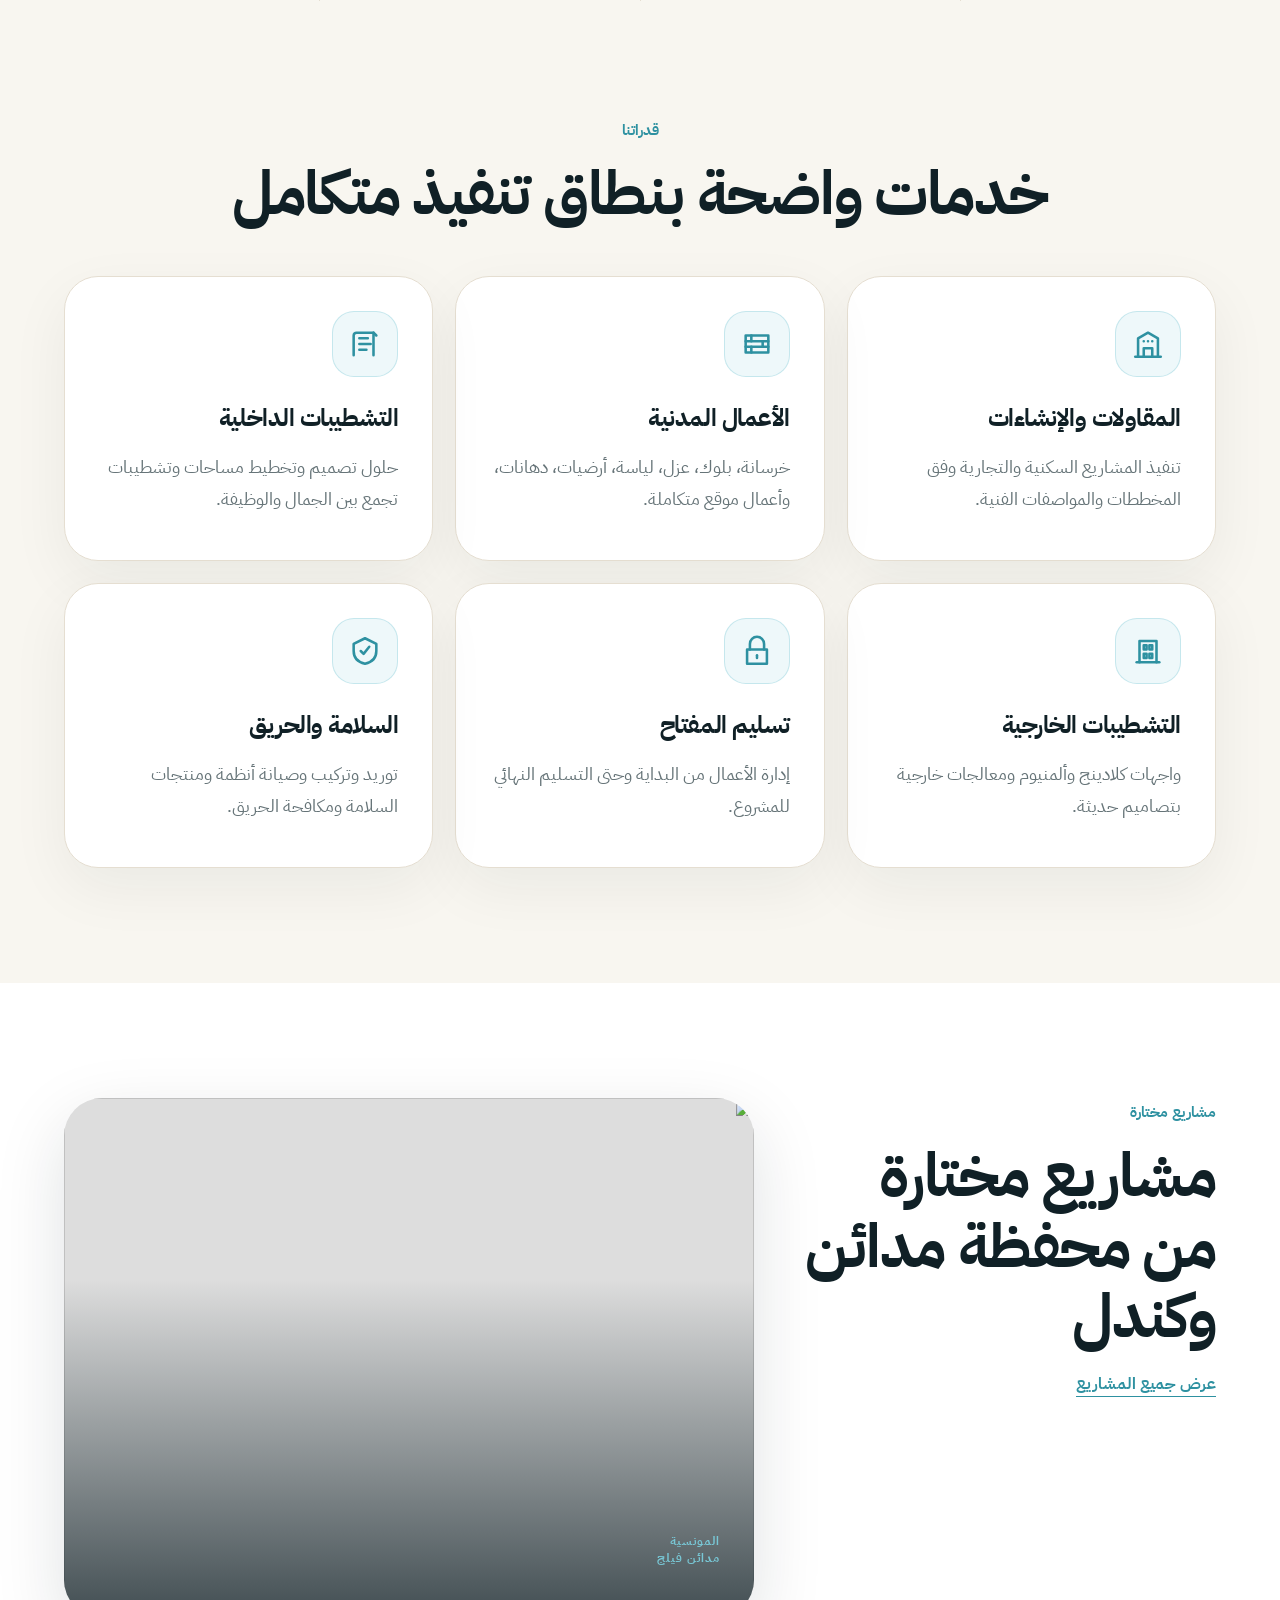
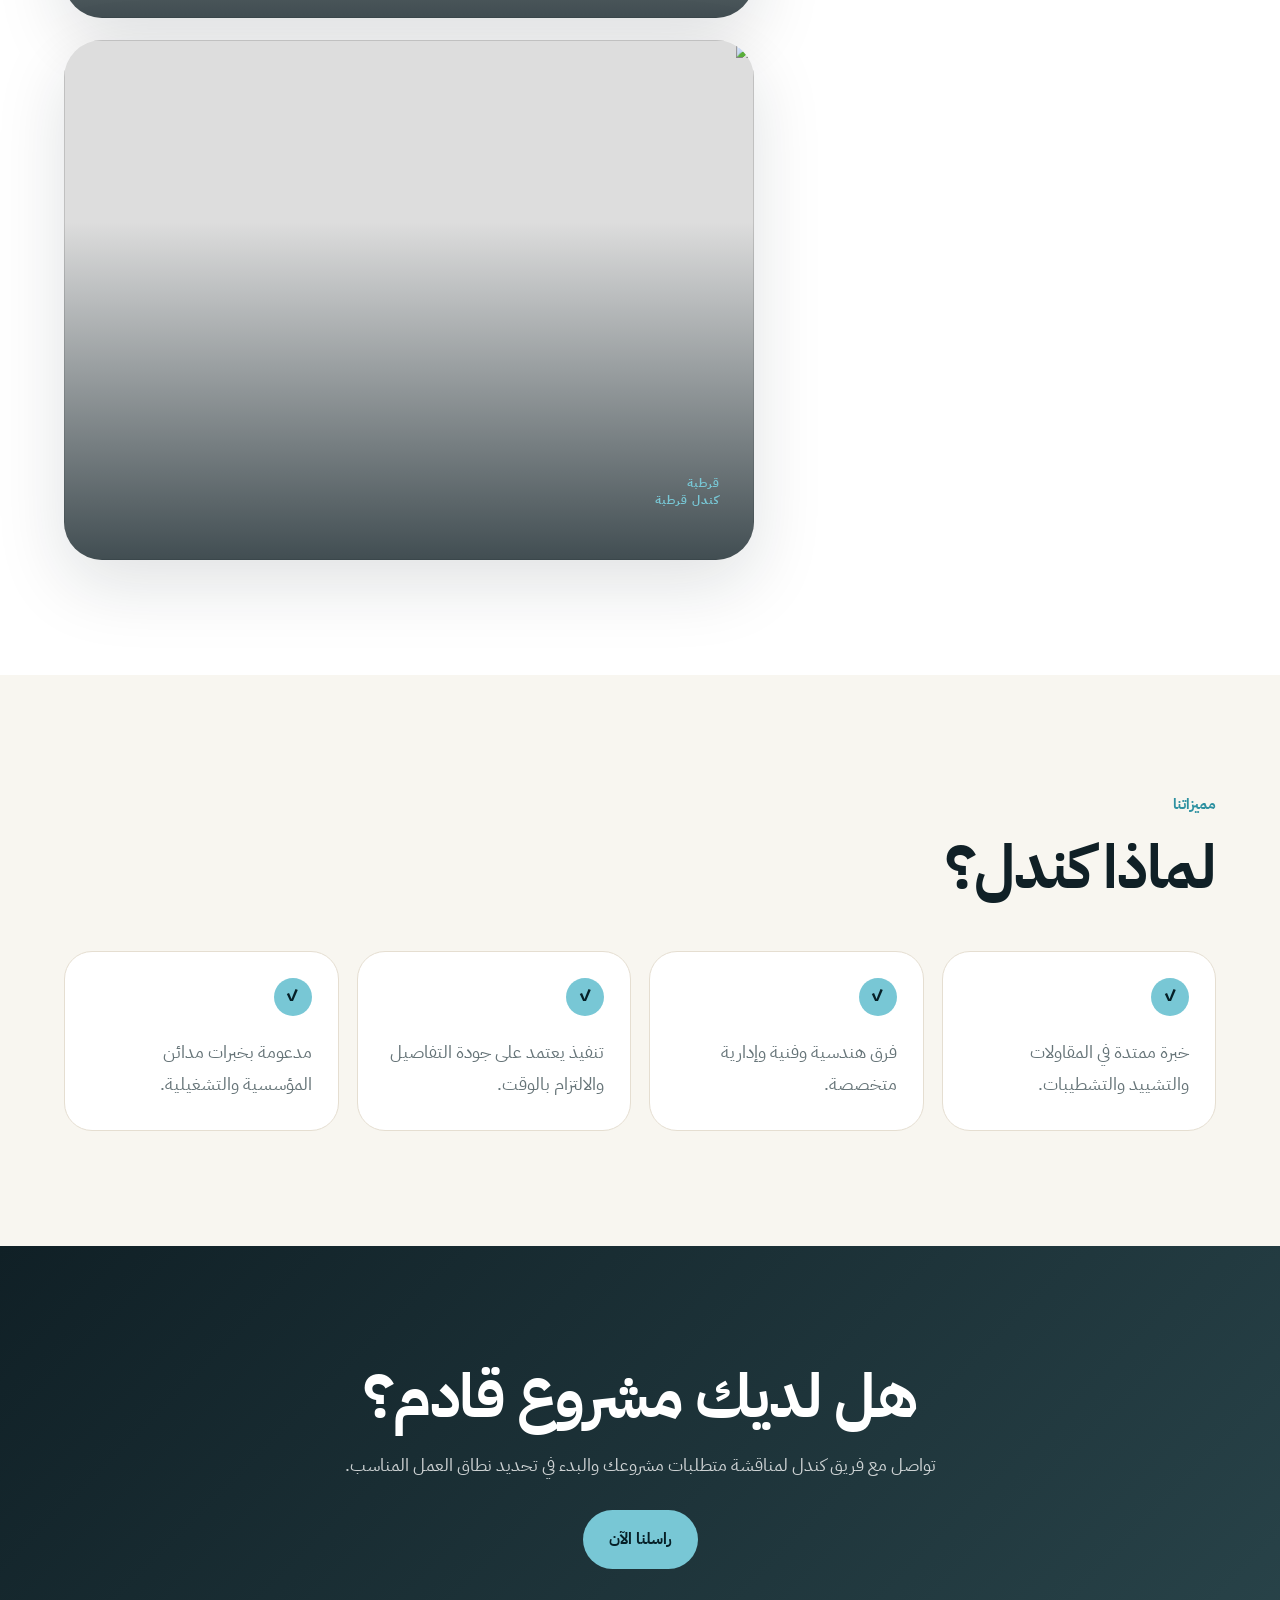
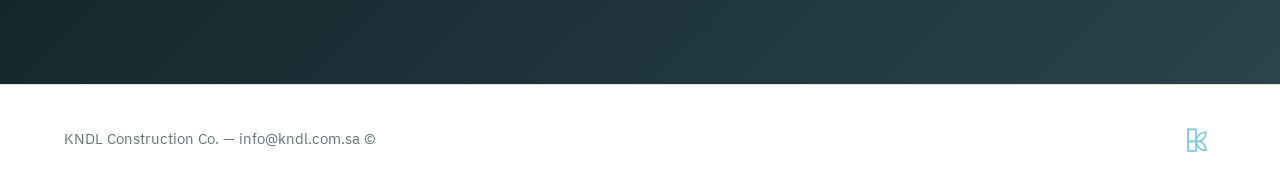
==== commit 168f5cb8: "Translate project cards and WHY KNDL eyebrow to Arabic" ====
--- a/index.html
+++ b/index.html
@@ -80,13 +80,13 @@
     <section class="showcase reveal">
       <div class="showcase-copy"><span class="eyebrow"><span data-lang="ar">مشاريع مختارة</span><span data-lang="en">FEATURED PROJECTS</span></span><h2><span data-lang="ar">مشاريع مختارة من محفظة مدائن وكندل</span><span data-lang="en">Selected Projects from Madain &amp; KNDL Portfolio</span></h2><a class="text-link" href="projects.html"><span data-lang="ar">عرض جميع المشاريع</span><span data-lang="en">View All Projects</span></a></div>
       <div class="showcase-grid">
-        <a href="projects.html#madain-village" class="wide-card"><img src="https://images.unsplash.com/photo-1600607687920-4e2a09cf159d?q=80&w=1500&auto=format&fit=crop"><div><span>Al Munisiyah</span><h3>Madain Village</h3></div></a>
-        <a href="projects.html#kndl-qurtubah" class="wide-card"><img src="https://images.unsplash.com/photo-1486406146926-c627a92ad1ab?q=80&w=1500&auto=format&fit=crop"><div><span>Qurtubah</span><h3>KNDL Qurtubah</h3></div></a>
+        <a href="projects.html#madain-village" class="wide-card"><img src="https://images.unsplash.com/photo-1600607687920-4e2a09cf159d?q=80&w=1500&auto=format&fit=crop"><div><span><span data-lang="ar">المونسية</span><span data-lang="en">Al Munisiyah</span></span><h3><span data-lang="ar">مدائن فيلج</span><span data-lang="en">Madain Village</span></h3></div></a>
+        <a href="projects.html#kndl-qurtubah" class="wide-card"><img src="https://images.unsplash.com/photo-1486406146926-c627a92ad1ab?q=80&w=1500&auto=format&fit=crop"><div><span><span data-lang="ar">قرطبة</span><span data-lang="en">Qurtubah</span></span><h3><span data-lang="ar">كندل قرطبة</span><span data-lang="en">KNDL Qurtubah</span></h3></div></a>
       </div>
     </section>
 
     <section class="why section reveal">
-      <div class="section-head"><span class="eyebrow"><span data-lang="ar">لماذا كندل؟</span><span data-lang="en">WHY KNDL</span></span><h2><span data-lang="ar">لماذا كندل؟</span><span data-lang="en">Why KNDL?</span></h2></div>
+      <div class="section-head"><span class="eyebrow"><span data-lang="ar">مميزاتنا</span><span data-lang="en">WHY KNDL</span></span><h2><span data-lang="ar">لماذا كندل؟</span><span data-lang="en">Why KNDL?</span></h2></div>
       <div class="check-grid">
         <div><span>✓</span><p><span data-lang="ar">خبرة ممتدة في المقاولات والتشييد والتشطيبات.</span><span data-lang="en">Extensive experience in contracting, construction, and fit-out.</span></p></div>
         <div><span>✓</span><p><span data-lang="ar">فرق هندسية وفنية وإدارية متخصصة.</span><span data-lang="en">Specialized engineering, technical, and management teams.</span></p></div>
